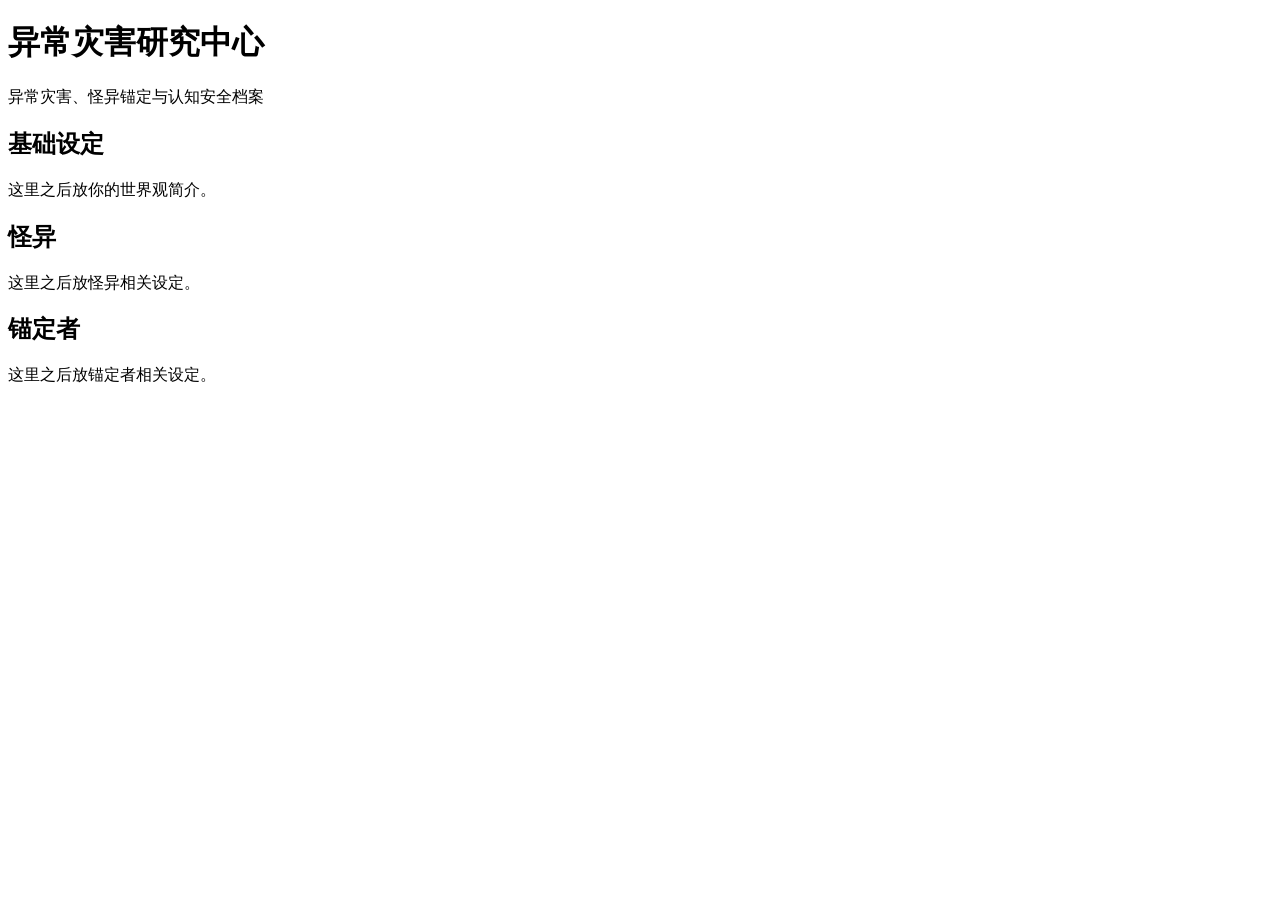
==== index.html @ cb23b8e3 "Create index.html" ====
<!DOCTYPE html>
<html lang="zh-CN">
<head>
  <meta charset="UTF-8">
  <meta name="viewport" content="width=device-width, initial-scale=1.0">
  <title>异常灾害研究中心</title>
  <link rel="stylesheet" href="style.css">
</head>
<body>
  <header>
    <h1>异常灾害研究中心</h1>
    <p>异常灾害、怪异锚定与认知安全档案</p>
  </header>

  <main>
    <section>
      <h2>基础设定</h2>
      <p>这里之后放你的世界观简介。</p>
    </section>

    <section>
      <h2>怪异</h2>
      <p>这里之后放怪异相关设定。</p>
    </section>

    <section>
      <h2>锚定者</h2>
      <p>这里之后放锚定者相关设定。</p>
    </section>
  </main>
</body>
</html>
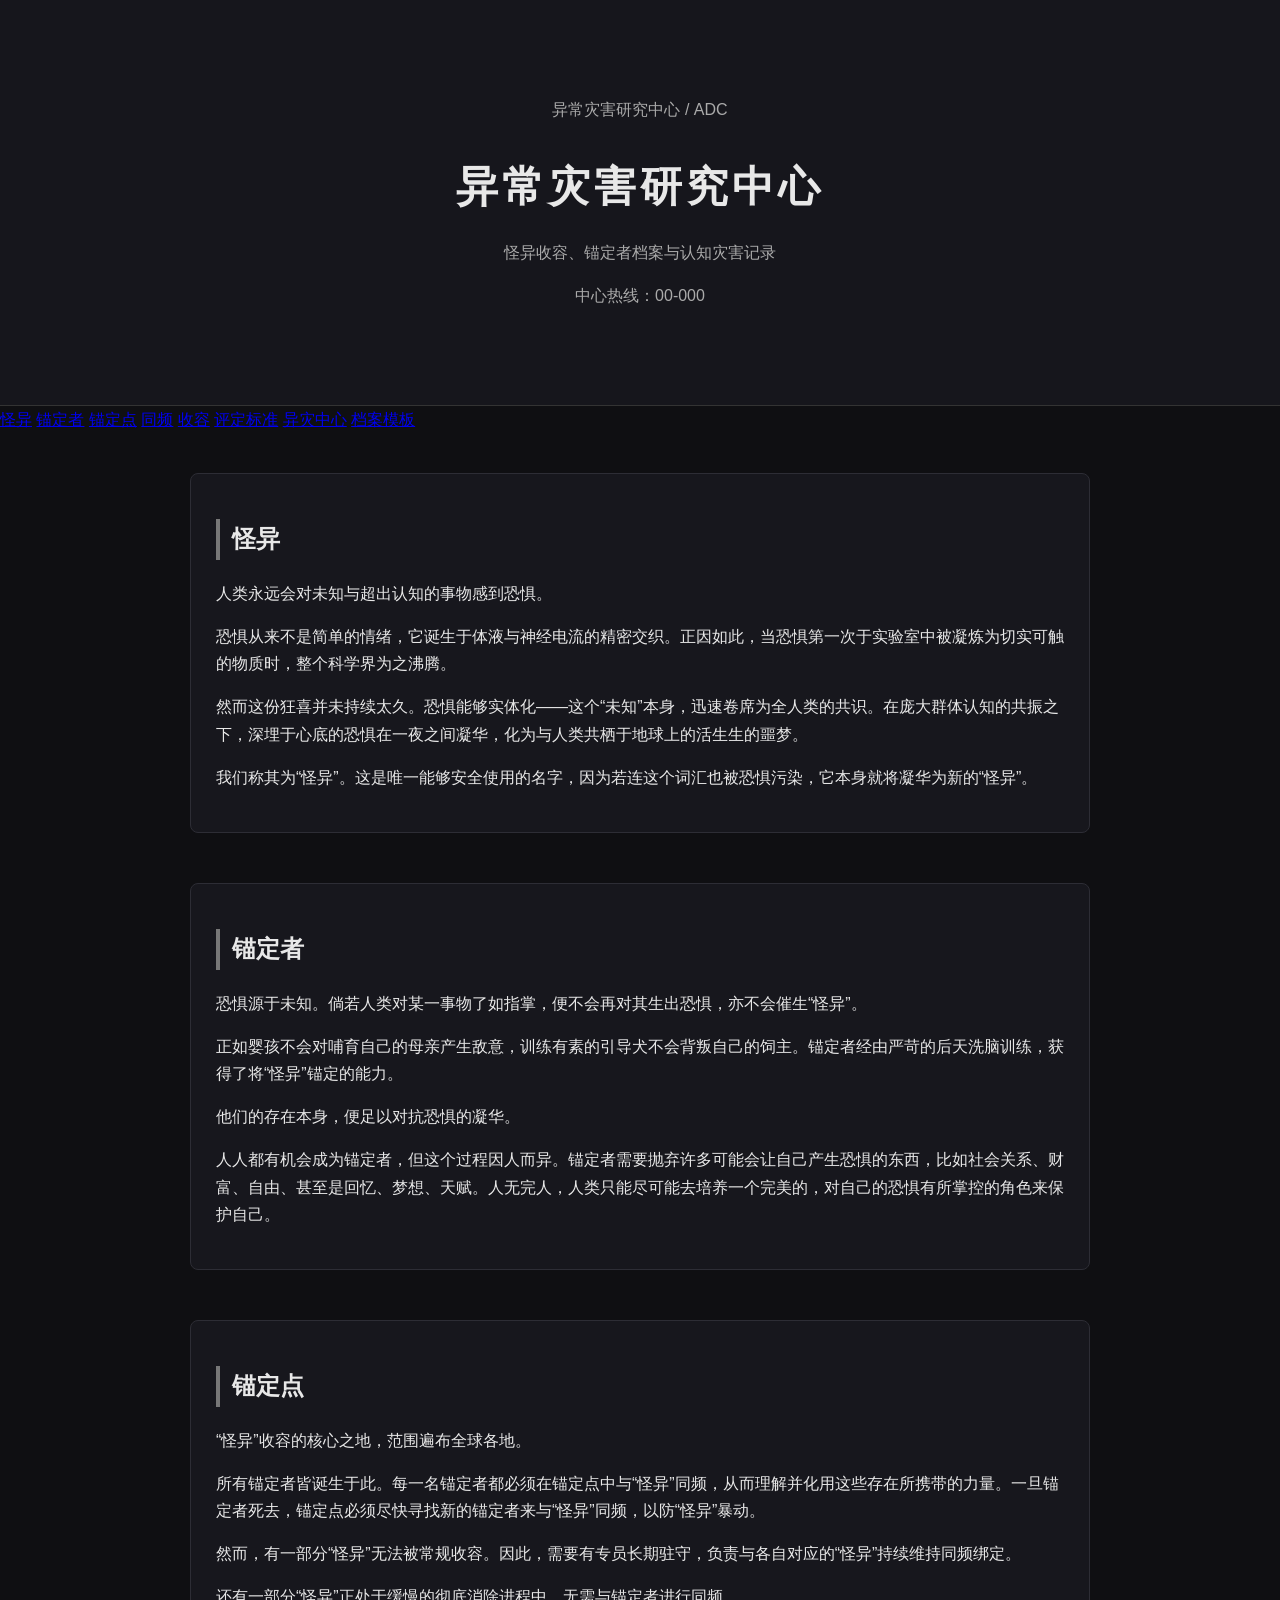
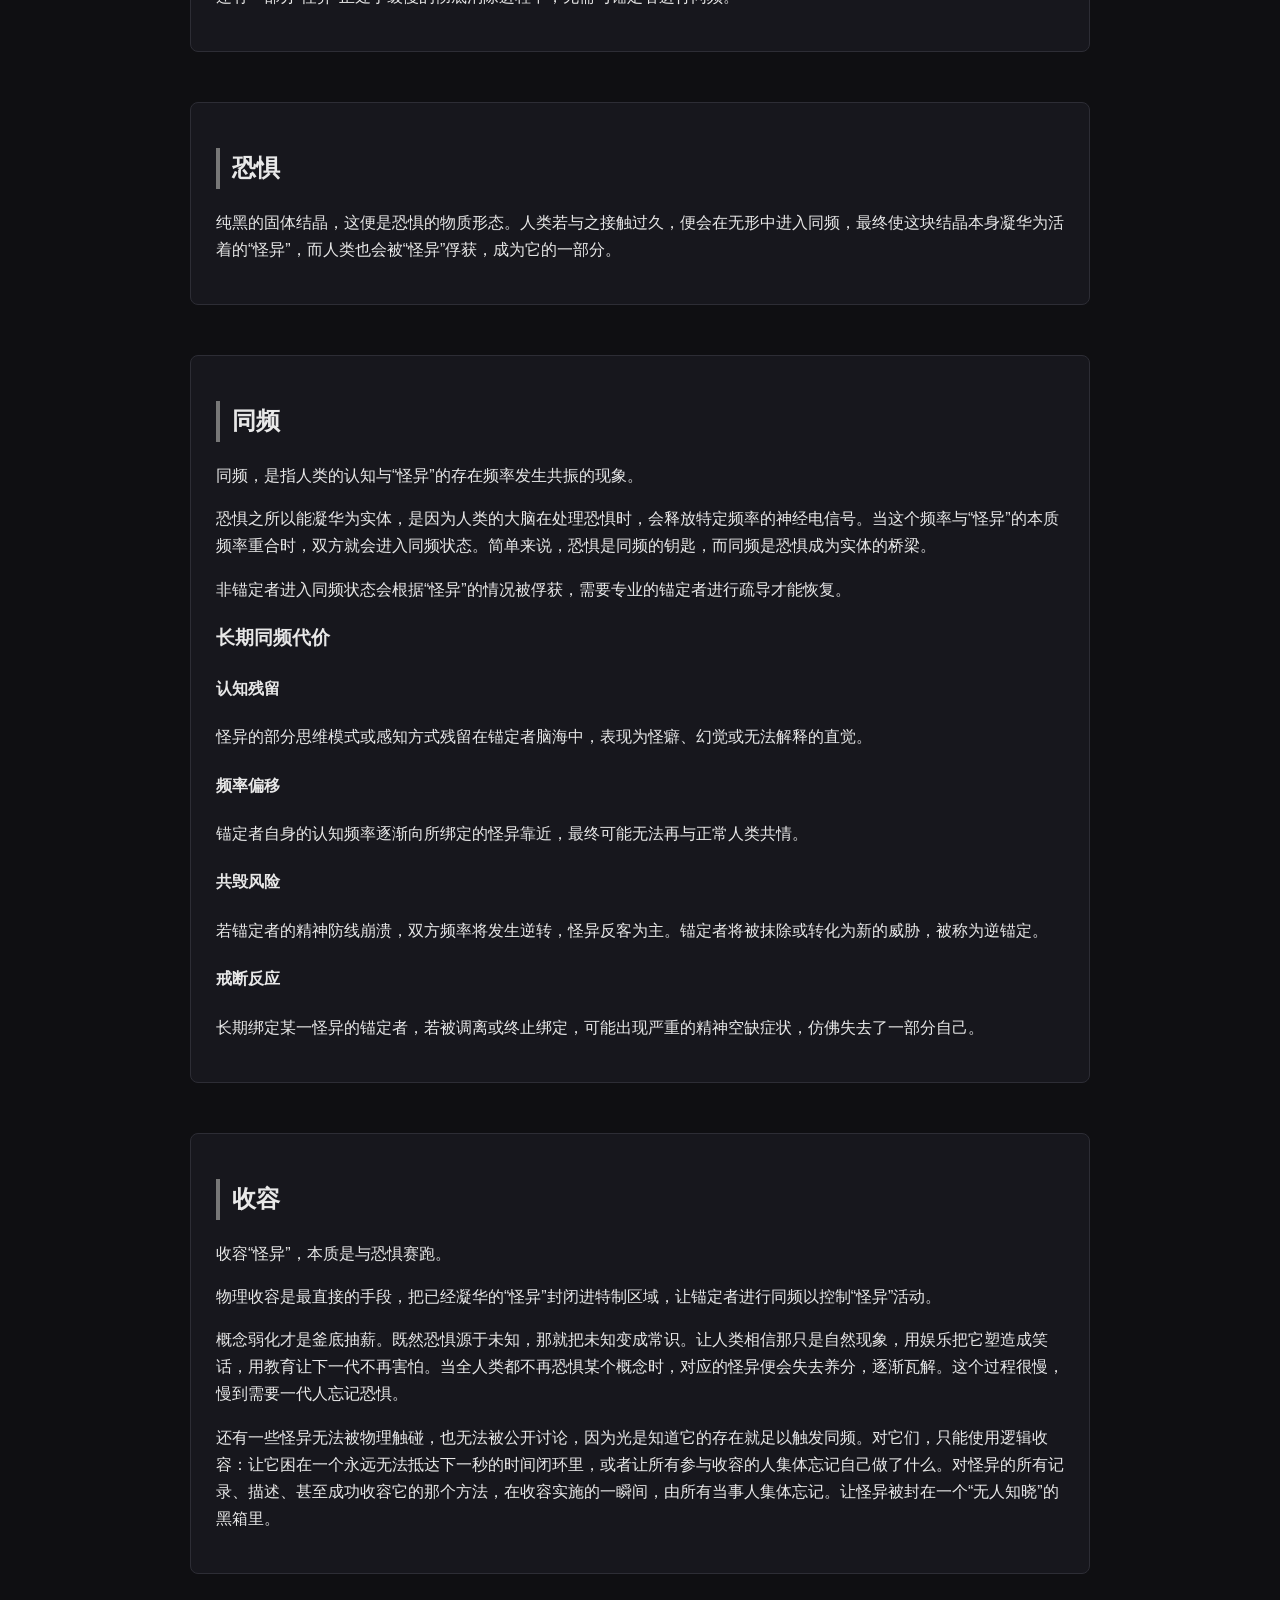
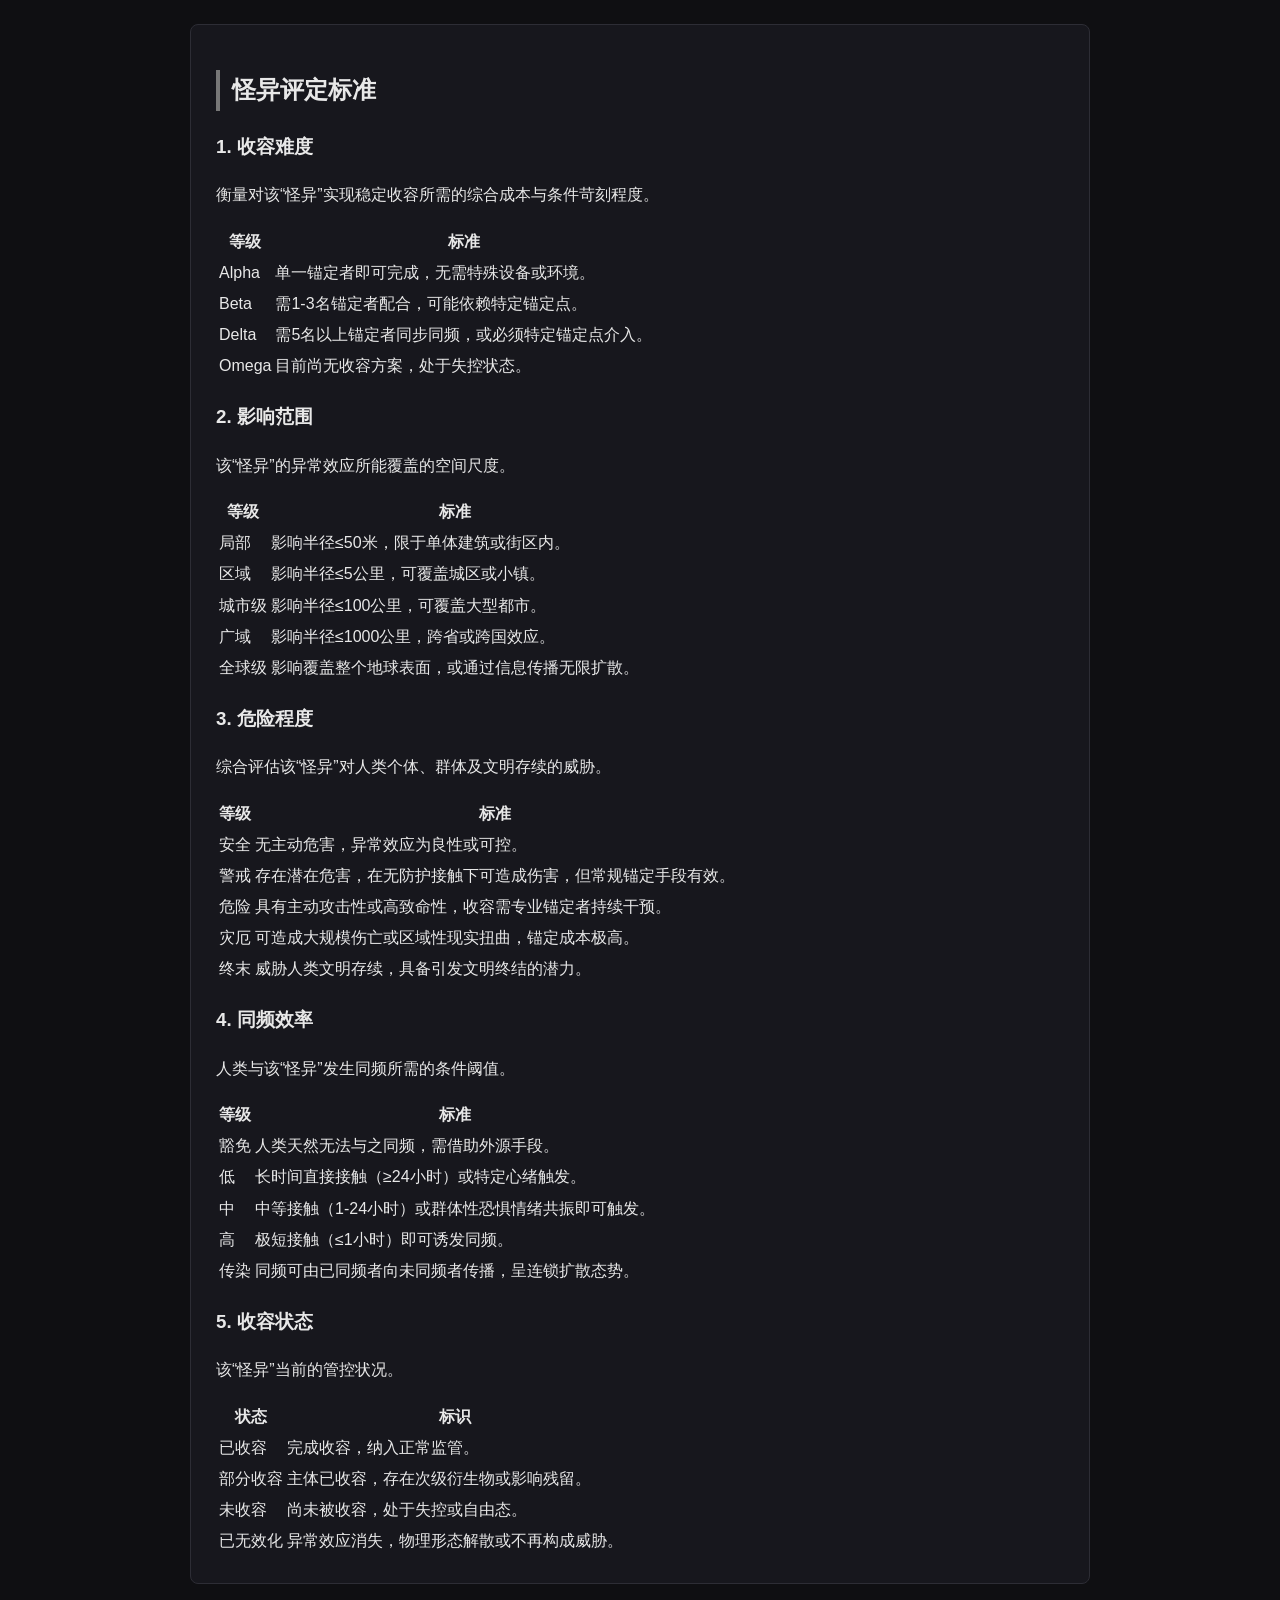
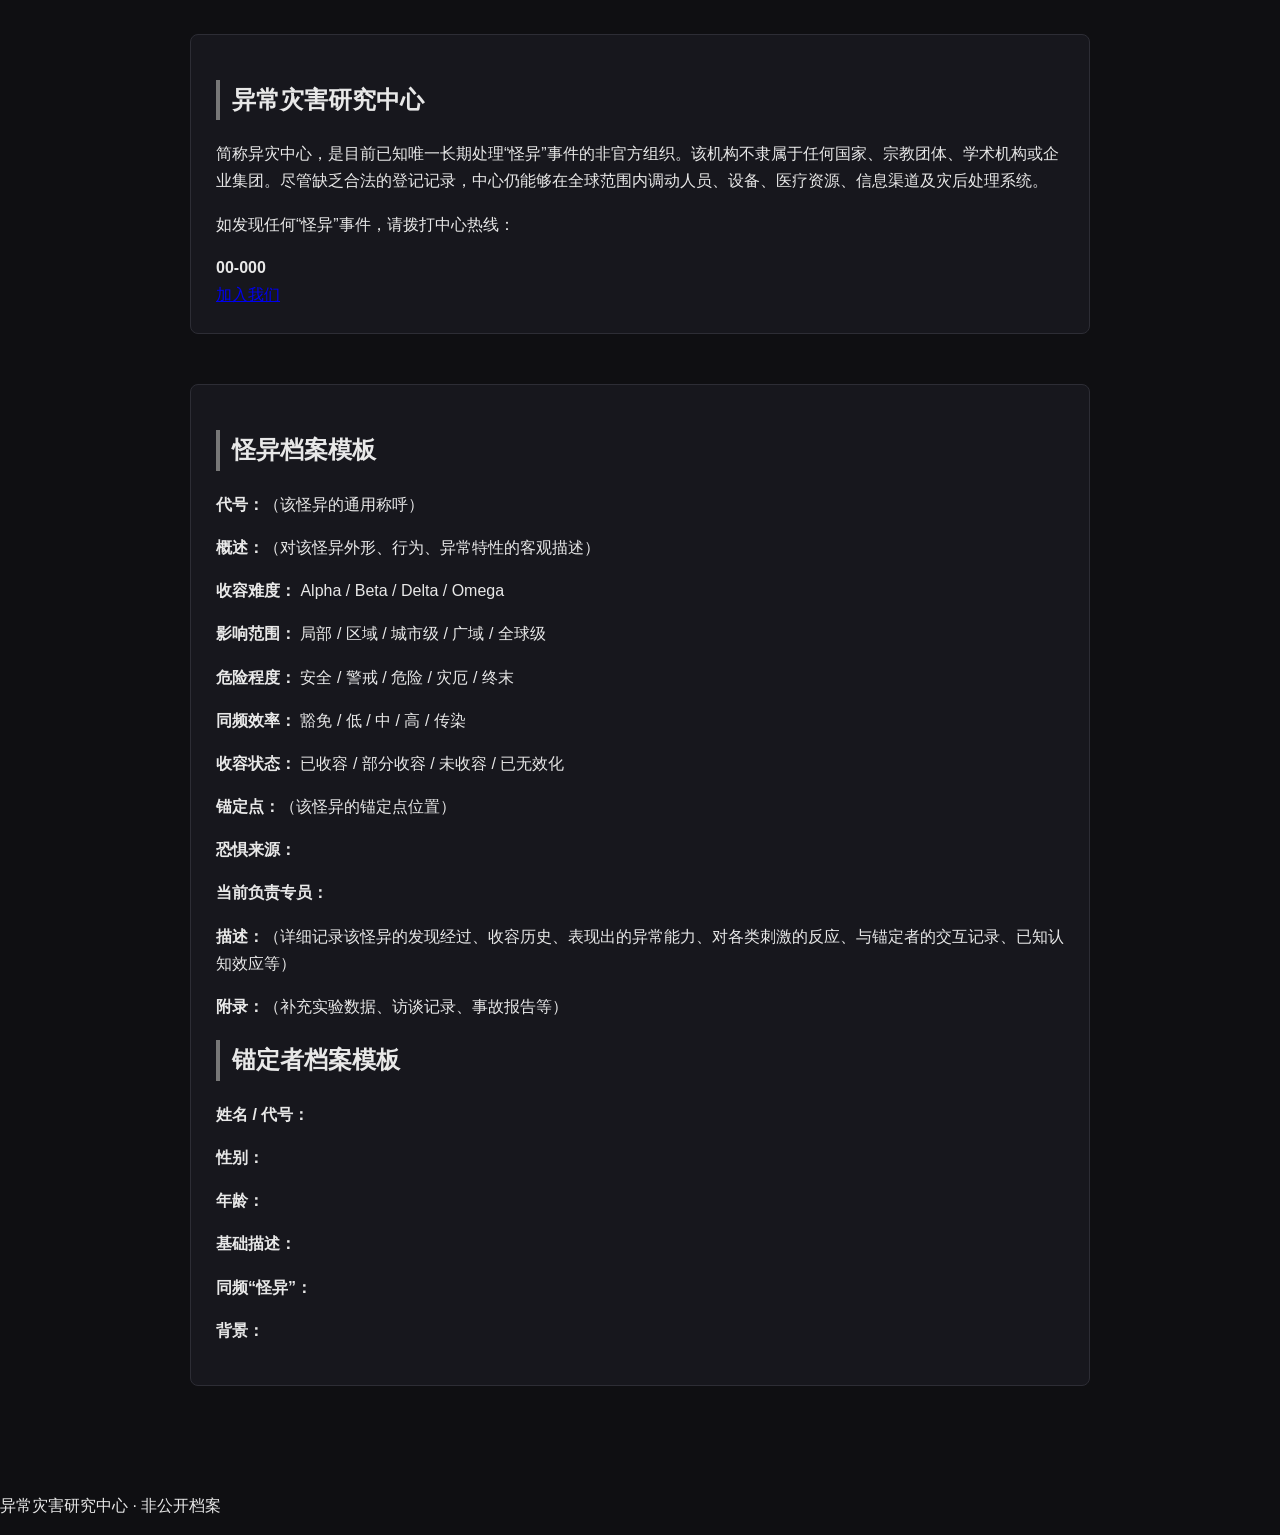
==== commit 7d0632f9: "Update index.html" ====
--- a/index.html
+++ b/index.html
@@ -1,32 +1,334 @@
 <!DOCTYPE html>
 <html lang="zh-CN">
 <head>
-  <meta charset="UTF-8">
-  <meta name="viewport" content="width=device-width, initial-scale=1.0">
-  <title>异常灾害研究中心</title>
-  <link rel="stylesheet" href="style.css">
+  <meta charset="UTF-8" />
+  <meta name="viewport" content="width=device-width, initial-scale=1.0" />
+  <title>怪异锚定</title>
+  <link rel="stylesheet" href="style.css" />
 </head>
+
 <body>
-  <header>
-    <h1>异常灾害研究中心</h1>
-    <p>异常灾害、怪异锚定与认知安全档案</p>
+  <header class="site-header">
+    <div class="header-inner">
+      <p class="label">异常灾害研究中心 / ADC</p>
+      <h1>异常灾害研究中心</h1>
+      <p class="subtitle">怪异收容、锚定者档案与认知灾害记录</p>
+      <p class="hotline">中心热线：00-000</p>
+    </div>
   </header>
 
+  <nav class="nav">
+    <a href="#kaiyi">怪异</a>
+    <a href="#maodingzhe">锚定者</a>
+    <a href="#maodingdian">锚定点</a>
+    <a href="#tongpin">同频</a>
+    <a href="#shourong">收容</a>
+    <a href="#pingding">评定标准</a>
+    <a href="#adc">异灾中心</a>
+    <a href="#templates">档案模板</a>
+  </nav>
+
   <main>
-    <section>
-      <h2>基础设定</h2>
-      <p>这里之后放你的世界观简介。</p>
-    </section>
-
-    <section>
+    <section id="kaiyi" class="section">
       <h2>怪异</h2>
-      <p>这里之后放怪异相关设定。</p>
-    </section>
-
-    <section>
+
+      <p>人类永远会对未知与超出认知的事物感到恐惧。</p>
+
+      <p>恐惧从来不是简单的情绪，它诞生于体液与神经电流的精密交织。正因如此，当恐惧第一次于实验室中被凝炼为切实可触的物质时，整个科学界为之沸腾。</p>
+
+      <p>然而这份狂喜并未持续太久。恐惧能够实体化——这个“未知”本身，迅速卷席为全人类的共识。在庞大群体认知的共振之下，深埋于心底的恐惧在一夜之间凝华，化为与人类共栖于地球上的活生生的噩梦。</p>
+
+      <p>我们称其为“怪异”。这是唯一能够安全使用的名字，因为若连这个词汇也被恐惧污染，它本身就将凝华为新的“怪异”。</p>
+    </section>
+
+    <section id="maodingzhe" class="section">
       <h2>锚定者</h2>
-      <p>这里之后放锚定者相关设定。</p>
+
+      <p>恐惧源于未知。倘若人类对某一事物了如指掌，便不会再对其生出恐惧，亦不会催生“怪异”。</p>
+
+      <p>正如婴孩不会对哺育自己的母亲产生敌意，训练有素的引导犬不会背叛自己的饲主。锚定者经由严苛的后天洗脑训练，获得了将“怪异”锚定的能力。</p>
+
+      <p>他们的存在本身，便足以对抗恐惧的凝华。</p>
+
+      <p>人人都有机会成为锚定者，但这个过程因人而异。锚定者需要抛弃许多可能会让自己产生恐惧的东西，比如社会关系、财富、自由、甚至是回忆、梦想、天赋。人无完人，人类只能尽可能去培养一个完美的，对自己的恐惧有所掌控的角色来保护自己。</p>
+    </section>
+
+    <section id="maodingdian" class="section">
+      <h2>锚定点</h2>
+
+      <p>“怪异”收容的核心之地，范围遍布全球各地。</p>
+
+      <p>所有锚定者皆诞生于此。每一名锚定者都必须在锚定点中与“怪异”同频，从而理解并化用这些存在所携带的力量。一旦锚定者死去，锚定点必须尽快寻找新的锚定者来与“怪异”同频，以防“怪异”暴动。</p>
+
+      <p>然而，有一部分“怪异”无法被常规收容。因此，需要有专员长期驻守，负责与各自对应的“怪异”持续维持同频绑定。</p>
+
+      <p>还有一部分“怪异”正处于缓慢的彻底消除进程中，无需与锚定者进行同频。</p>
+    </section>
+
+    <section id="kongju" class="section">
+      <h2>恐惧</h2>
+
+      <p>纯黑的固体结晶，这便是恐惧的物质形态。人类若与之接触过久，便会在无形中进入同频，最终使这块结晶本身凝华为活着的“怪异”，而人类也会被“怪异”俘获，成为它的一部分。</p>
+    </section>
+
+    <section id="tongpin" class="section">
+      <h2>同频</h2>
+
+      <p>同频，是指人类的认知与“怪异”的存在频率发生共振的现象。</p>
+
+      <p>恐惧之所以能凝华为实体，是因为人类的大脑在处理恐惧时，会释放特定频率的神经电信号。当这个频率与“怪异”的本质频率重合时，双方就会进入同频状态。简单来说，恐惧是同频的钥匙，而同频是恐惧成为实体的桥梁。</p>
+
+      <p>非锚定者进入同频状态会根据“怪异”的情况被俘获，需要专业的锚定者进行疏导才能恢复。</p>
+
+      <h3>长期同频代价</h3>
+
+      <div class="cards">
+        <article class="card">
+          <h4>认知残留</h4>
+          <p>怪异的部分思维模式或感知方式残留在锚定者脑海中，表现为怪癖、幻觉或无法解释的直觉。</p>
+        </article>
+
+        <article class="card">
+          <h4>频率偏移</h4>
+          <p>锚定者自身的认知频率逐渐向所绑定的怪异靠近，最终可能无法再与正常人类共情。</p>
+        </article>
+
+        <article class="card">
+          <h4>共毁风险</h4>
+          <p>若锚定者的精神防线崩溃，双方频率将发生逆转，怪异反客为主。锚定者将被抹除或转化为新的威胁，被称为逆锚定。</p>
+        </article>
+
+        <article class="card">
+          <h4>戒断反应</h4>
+          <p>长期绑定某一怪异的锚定者，若被调离或终止绑定，可能出现严重的精神空缺症状，仿佛失去了一部分自己。</p>
+        </article>
+      </div>
+    </section>
+
+    <section id="shourong" class="section">
+      <h2>收容</h2>
+
+      <p>收容“怪异”，本质是与恐惧赛跑。</p>
+
+      <p>物理收容是最直接的手段，把已经凝华的“怪异”封闭进特制区域，让锚定者进行同频以控制“怪异”活动。</p>
+
+      <p>概念弱化才是釜底抽薪。既然恐惧源于未知，那就把未知变成常识。让人类相信那只是自然现象，用娱乐把它塑造成笑话，用教育让下一代不再害怕。当全人类都不再恐惧某个概念时，对应的怪异便会失去养分，逐渐瓦解。这个过程很慢，慢到需要一代人忘记恐惧。</p>
+
+      <p>还有一些怪异无法被物理触碰，也无法被公开讨论，因为光是知道它的存在就足以触发同频。对它们，只能使用逻辑收容：让它困在一个永远无法抵达下一秒的时间闭环里，或者让所有参与收容的人集体忘记自己做了什么。对怪异的所有记录、描述、甚至成功收容它的那个方法，在收容实施的一瞬间，由所有当事人集体忘记。让怪异被封在一个“无人知晓”的黑箱里。</p>
+    </section>
+
+    <section id="pingding" class="section">
+      <h2>怪异评定标准</h2>
+
+      <h3>1. 收容难度</h3>
+      <p>衡量对该“怪异”实现稳定收容所需的综合成本与条件苛刻程度。</p>
+
+      <table>
+        <thead>
+          <tr>
+            <th>等级</th>
+            <th>标准</th>
+          </tr>
+        </thead>
+        <tbody>
+          <tr>
+            <td>Alpha</td>
+            <td>单一锚定者即可完成，无需特殊设备或环境。</td>
+          </tr>
+          <tr>
+            <td>Beta</td>
+            <td>需1-3名锚定者配合，可能依赖特定锚定点。</td>
+          </tr>
+          <tr>
+            <td>Delta</td>
+            <td>需5名以上锚定者同步同频，或必须特定锚定点介入。</td>
+          </tr>
+          <tr>
+            <td>Omega</td>
+            <td>目前尚无收容方案，处于失控状态。</td>
+          </tr>
+        </tbody>
+      </table>
+
+      <h3>2. 影响范围</h3>
+      <p>该“怪异”的异常效应所能覆盖的空间尺度。</p>
+
+      <table>
+        <thead>
+          <tr>
+            <th>等级</th>
+            <th>标准</th>
+          </tr>
+        </thead>
+        <tbody>
+          <tr>
+            <td>局部</td>
+            <td>影响半径≤50米，限于单体建筑或街区内。</td>
+          </tr>
+          <tr>
+            <td>区域</td>
+            <td>影响半径≤5公里，可覆盖城区或小镇。</td>
+          </tr>
+          <tr>
+            <td>城市级</td>
+            <td>影响半径≤100公里，可覆盖大型都市。</td>
+          </tr>
+          <tr>
+            <td>广域</td>
+            <td>影响半径≤1000公里，跨省或跨国效应。</td>
+          </tr>
+          <tr>
+            <td>全球级</td>
+            <td>影响覆盖整个地球表面，或通过信息传播无限扩散。</td>
+          </tr>
+        </tbody>
+      </table>
+
+      <h3>3. 危险程度</h3>
+      <p>综合评估该“怪异”对人类个体、群体及文明存续的威胁。</p>
+
+      <table>
+        <thead>
+          <tr>
+            <th>等级</th>
+            <th>标准</th>
+          </tr>
+        </thead>
+        <tbody>
+          <tr>
+            <td>安全</td>
+            <td>无主动危害，异常效应为良性或可控。</td>
+          </tr>
+          <tr>
+            <td>警戒</td>
+            <td>存在潜在危害，在无防护接触下可造成伤害，但常规锚定手段有效。</td>
+          </tr>
+          <tr>
+            <td>危险</td>
+            <td>具有主动攻击性或高致命性，收容需专业锚定者持续干预。</td>
+          </tr>
+          <tr>
+            <td>灾厄</td>
+            <td>可造成大规模伤亡或区域性现实扭曲，锚定成本极高。</td>
+          </tr>
+          <tr>
+            <td>终末</td>
+            <td>威胁人类文明存续，具备引发文明终结的潜力。</td>
+          </tr>
+        </tbody>
+      </table>
+
+      <h3>4. 同频效率</h3>
+      <p>人类与该“怪异”发生同频所需的条件阈值。</p>
+
+      <table>
+        <thead>
+          <tr>
+            <th>等级</th>
+            <th>标准</th>
+          </tr>
+        </thead>
+        <tbody>
+          <tr>
+            <td>豁免</td>
+            <td>人类天然无法与之同频，需借助外源手段。</td>
+          </tr>
+          <tr>
+            <td>低</td>
+            <td>长时间直接接触（≥24小时）或特定心绪触发。</td>
+          </tr>
+          <tr>
+            <td>中</td>
+            <td>中等接触（1-24小时）或群体性恐惧情绪共振即可触发。</td>
+          </tr>
+          <tr>
+            <td>高</td>
+            <td>极短接触（≤1小时）即可诱发同频。</td>
+          </tr>
+          <tr>
+            <td>传染</td>
+            <td>同频可由已同频者向未同频者传播，呈连锁扩散态势。</td>
+          </tr>
+        </tbody>
+      </table>
+
+      <h3>5. 收容状态</h3>
+      <p>该“怪异”当前的管控状况。</p>
+
+      <table>
+        <thead>
+          <tr>
+            <th>状态</th>
+            <th>标识</th>
+          </tr>
+        </thead>
+        <tbody>
+          <tr>
+            <td>已收容</td>
+            <td>完成收容，纳入正常监管。</td>
+          </tr>
+          <tr>
+            <td>部分收容</td>
+            <td>主体已收容，存在次级衍生物或影响残留。</td>
+          </tr>
+          <tr>
+            <td>未收容</td>
+            <td>尚未被收容，处于失控或自由态。</td>
+          </tr>
+          <tr>
+            <td>已无效化</td>
+            <td>异常效应消失，物理形态解散或不再构成威胁。</td>
+          </tr>
+        </tbody>
+      </table>
+    </section>
+
+    <section id="adc" class="section organization">
+      <h2>异常灾害研究中心</h2>
+
+      <p>简称异灾中心，是目前已知唯一长期处理“怪异”事件的非官方组织。该机构不隶属于任何国家、宗教团体、学术机构或企业集团。尽管缺乏合法的登记记录，中心仍能够在全球范围内调动人员、设备、医疗资源、信息渠道及灾后处理系统。</p>
+
+      <div class="notice">
+        <p>如发现任何“怪异”事件，请拨打中心热线：</p>
+        <strong>00-000</strong>
+      </div>
+
+      <a class="join-button" href="#templates">加入我们</a>
+    </section>
+
+    <section id="templates" class="section">
+      <h2>怪异档案模板</h2>
+
+      <div class="template-box">
+        <p><strong>代号：</strong>（该怪异的通用称呼）</p>
+        <p><strong>概述：</strong>（对该怪异外形、行为、异常特性的客观描述）</p>
+        <p><strong>收容难度：</strong> Alpha / Beta / Delta / Omega</p>
+        <p><strong>影响范围：</strong> 局部 / 区域 / 城市级 / 广域 / 全球级</p>
+        <p><strong>危险程度：</strong> 安全 / 警戒 / 危险 / 灾厄 / 终末</p>
+        <p><strong>同频效率：</strong> 豁免 / 低 / 中 / 高 / 传染</p>
+        <p><strong>收容状态：</strong> 已收容 / 部分收容 / 未收容 / 已无效化</p>
+        <p><strong>锚定点：</strong>（该怪异的锚定点位置）</p>
+        <p><strong>恐惧来源：</strong></p>
+        <p><strong>当前负责专员：</strong></p>
+        <p><strong>描述：</strong>（详细记录该怪异的发现经过、收容历史、表现出的异常能力、对各类刺激的反应、与锚定者的交互记录、已知认知效应等）</p>
+        <p><strong>附录：</strong>（补充实验数据、访谈记录、事故报告等）</p>
+      </div>
+
+      <h2>锚定者档案模板</h2>
+
+      <div class="template-box">
+        <p><strong>姓名 / 代号：</strong></p>
+        <p><strong>性别：</strong></p>
+        <p><strong>年龄：</strong></p>
+        <p><strong>基础描述：</strong></p>
+        <p><strong>同频“怪异”：</strong></p>
+        <p><strong>背景：</strong></p>
+      </div>
     </section>
   </main>
+
+  <footer>
+    <p>异常灾害研究中心 · 非公开档案</p>
+  </footer>
 </body>
 </html>
--- a/style.css
+++ b/style.css
@@ -0,0 +1,43 @@
+body {
+  margin: 0;
+  font-family: Arial, "Microsoft YaHei", sans-serif;
+  background: #0f0f12;
+  color: #e8e8e8;
+  line-height: 1.7;
+}
+
+header {
+  padding: 80px 20px;
+  text-align: center;
+  background: #16161c;
+  border-bottom: 1px solid #333;
+}
+
+h1 {
+  font-size: 42px;
+  letter-spacing: 4px;
+  margin-bottom: 10px;
+}
+
+header p {
+  color: #aaa;
+}
+
+main {
+  max-width: 900px;
+  margin: 0 auto;
+  padding: 40px 20px;
+}
+
+section {
+  margin-bottom: 50px;
+  padding: 25px;
+  background: #17171d;
+  border: 1px solid #2d2d35;
+  border-radius: 8px;
+}
+
+h2 {
+  border-left: 4px solid #777;
+  padding-left: 12px;
+}
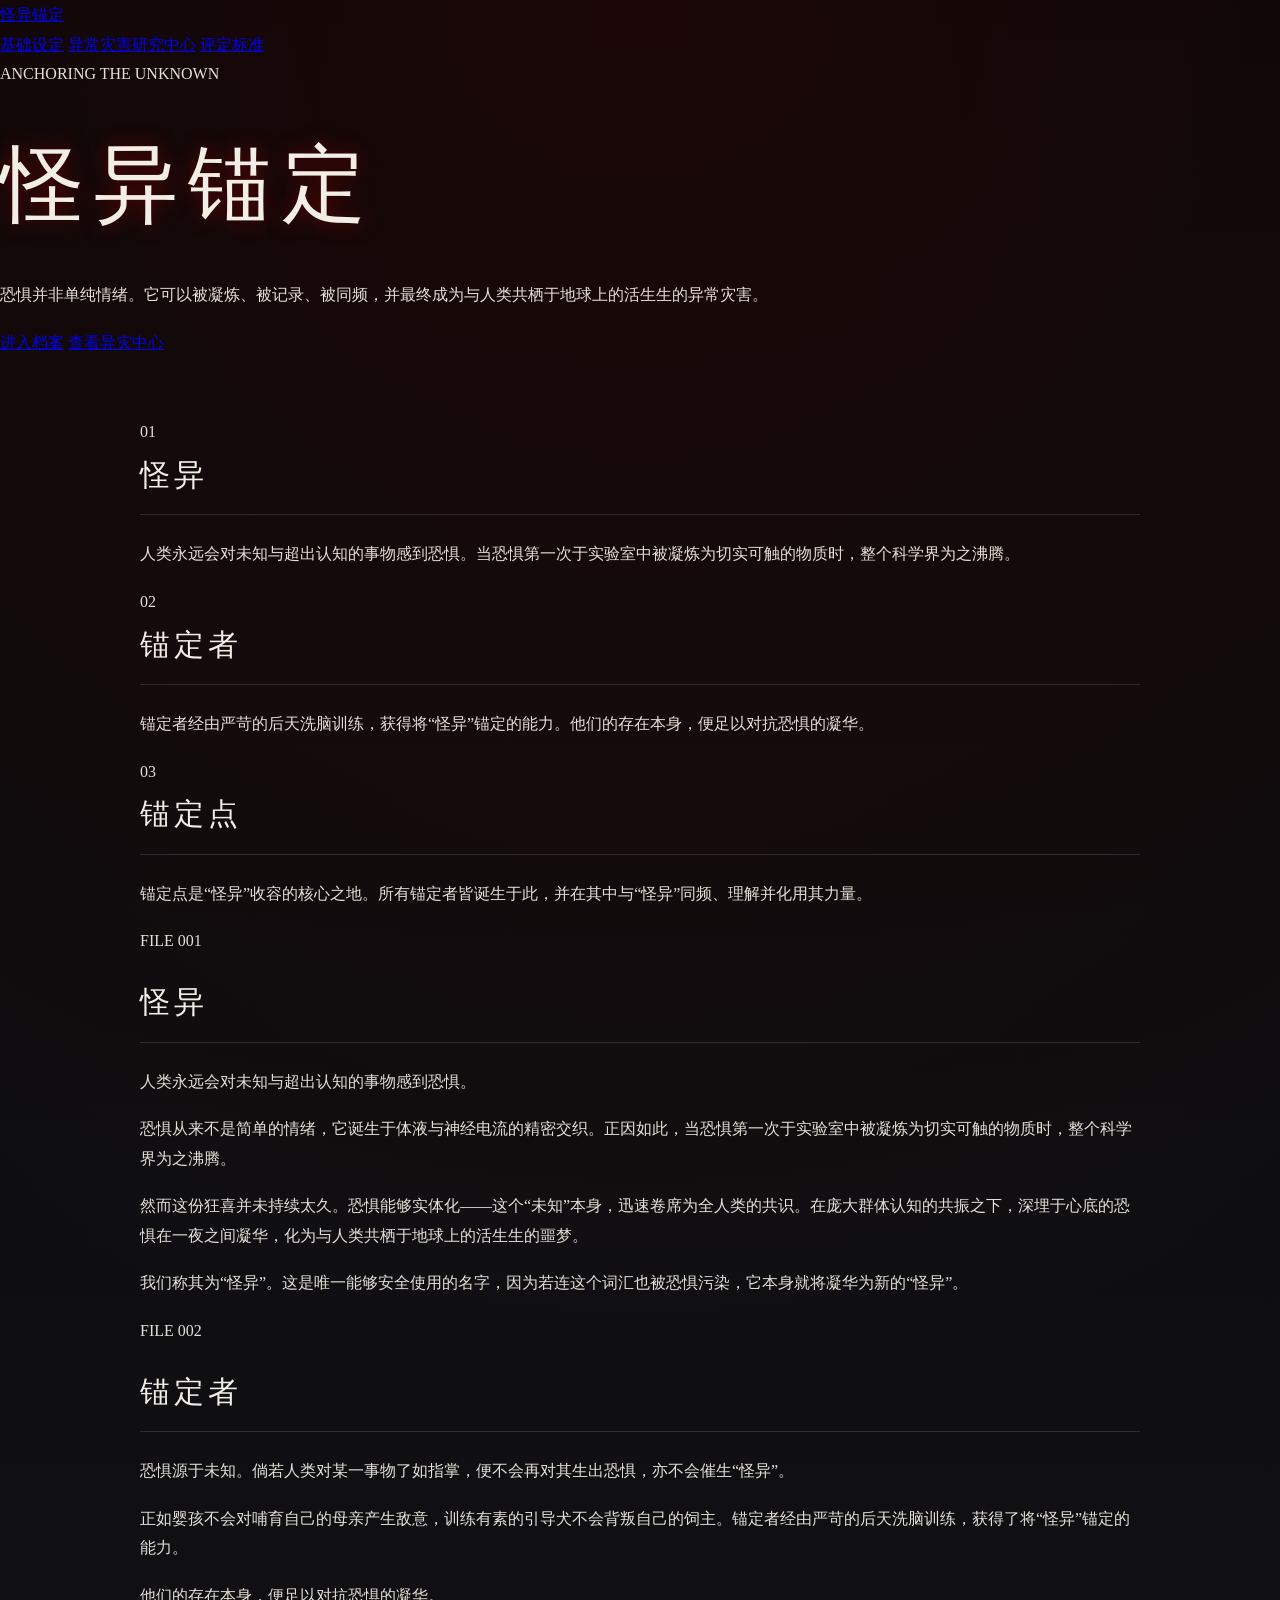
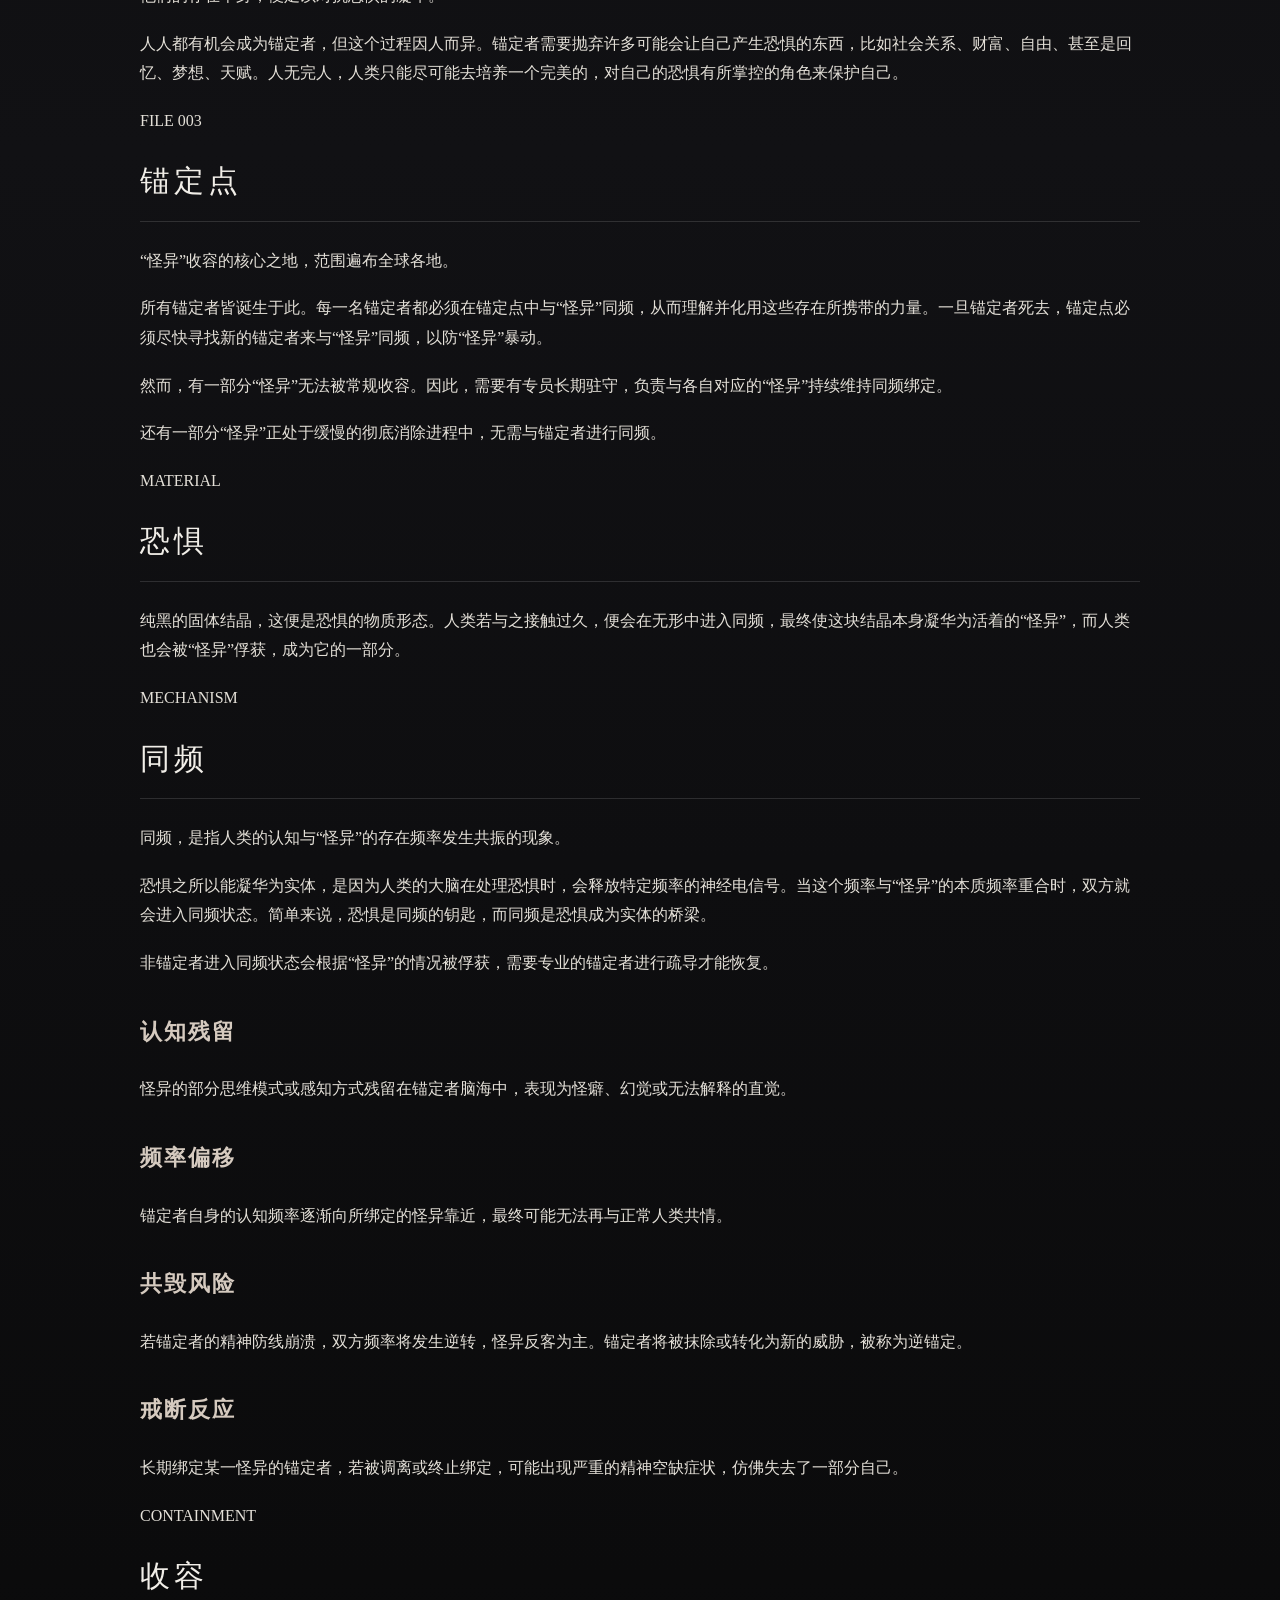
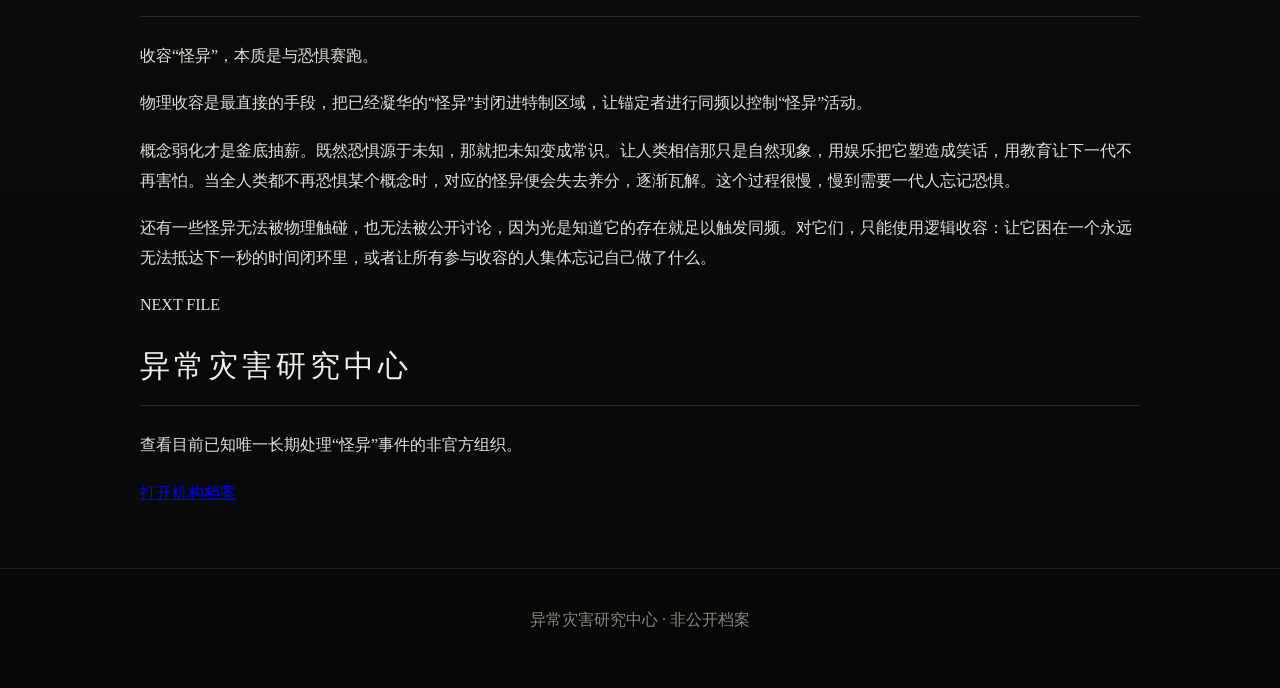
==== commit 9043d80f: "Update index.html" ====
--- a/index.html
+++ b/index.html
@@ -8,326 +8,182 @@
 </head>
 
 <body>
-  <header class="site-header">
-    <div class="header-inner">
-      <p class="label">异常灾害研究中心 / ADC</p>
-      <h1>异常灾害研究中心</h1>
-      <p class="subtitle">怪异收容、锚定者档案与认知灾害记录</p>
-      <p class="hotline">中心热线：00-000</p>
+  <header class="hero">
+    <nav class="top-nav">
+      <a class="logo" href="index.html">怪异锚定</a>
+      <div class="nav-links">
+        <a href="index.html">基础设定</a>
+        <a href="center.html">异常灾害研究中心</a>
+        <a href="standards.html">评定标准</a>
+      </div>
+    </nav>
+
+    <div class="hero-content">
+      <p class="eyebrow">ANCHORING THE UNKNOWN</p>
+      <h1>怪异锚定</h1>
+      <p class="hero-text">
+        恐惧并非单纯情绪。它可以被凝炼、被记录、被同频，并最终成为与人类共栖于地球上的活生生的异常灾害。
+      </p>
+      <div class="hero-actions">
+        <a class="primary-button" href="#world">进入档案</a>
+        <a class="secondary-button" href="center.html">查看异灾中心</a>
+      </div>
     </div>
   </header>
 
-  <nav class="nav">
-    <a href="#kaiyi">怪异</a>
-    <a href="#maodingzhe">锚定者</a>
-    <a href="#maodingdian">锚定点</a>
-    <a href="#tongpin">同频</a>
-    <a href="#shourong">收容</a>
-    <a href="#pingding">评定标准</a>
-    <a href="#adc">异灾中心</a>
-    <a href="#templates">档案模板</a>
-  </nav>
+  <main id="world" class="page">
+    <section class="intro-grid">
+      <article class="intro-card">
+        <span>01</span>
+        <h2>怪异</h2>
+        <p>
+          人类永远会对未知与超出认知的事物感到恐惧。当恐惧第一次于实验室中被凝炼为切实可触的物质时，整个科学界为之沸腾。
+        </p>
+      </article>
 
-  <main>
-    <section id="kaiyi" class="section">
-      <h2>怪异</h2>
+      <article class="intro-card">
+        <span>02</span>
+        <h2>锚定者</h2>
+        <p>
+          锚定者经由严苛的后天洗脑训练，获得将“怪异”锚定的能力。他们的存在本身，便足以对抗恐惧的凝华。
+        </p>
+      </article>
 
-      <p>人类永远会对未知与超出认知的事物感到恐惧。</p>
-
-      <p>恐惧从来不是简单的情绪，它诞生于体液与神经电流的精密交织。正因如此，当恐惧第一次于实验室中被凝炼为切实可触的物质时，整个科学界为之沸腾。</p>
-
-      <p>然而这份狂喜并未持续太久。恐惧能够实体化——这个“未知”本身，迅速卷席为全人类的共识。在庞大群体认知的共振之下，深埋于心底的恐惧在一夜之间凝华，化为与人类共栖于地球上的活生生的噩梦。</p>
-
-      <p>我们称其为“怪异”。这是唯一能够安全使用的名字，因为若连这个词汇也被恐惧污染，它本身就将凝华为新的“怪异”。</p>
+      <article class="intro-card">
+        <span>03</span>
+        <h2>锚定点</h2>
+        <p>
+          锚定点是“怪异”收容的核心之地。所有锚定者皆诞生于此，并在其中与“怪异”同频、理解并化用其力量。
+        </p>
+      </article>
     </section>
 
-    <section id="maodingzhe" class="section">
-      <h2>锚定者</h2>
+    <section class="content-section">
+      <div class="section-heading">
+        <p class="eyebrow">FILE 001</p>
+        <h2>怪异</h2>
+      </div>
 
-      <p>恐惧源于未知。倘若人类对某一事物了如指掌，便不会再对其生出恐惧，亦不会催生“怪异”。</p>
+      <div class="prose">
+        <p>人类永远会对未知与超出认知的事物感到恐惧。</p>
 
-      <p>正如婴孩不会对哺育自己的母亲产生敌意，训练有素的引导犬不会背叛自己的饲主。锚定者经由严苛的后天洗脑训练，获得了将“怪异”锚定的能力。</p>
+        <p>恐惧从来不是简单的情绪，它诞生于体液与神经电流的精密交织。正因如此，当恐惧第一次于实验室中被凝炼为切实可触的物质时，整个科学界为之沸腾。</p>
 
-      <p>他们的存在本身，便足以对抗恐惧的凝华。</p>
+        <p>然而这份狂喜并未持续太久。恐惧能够实体化——这个“未知”本身，迅速卷席为全人类的共识。在庞大群体认知的共振之下，深埋于心底的恐惧在一夜之间凝华，化为与人类共栖于地球上的活生生的噩梦。</p>
 
-      <p>人人都有机会成为锚定者，但这个过程因人而异。锚定者需要抛弃许多可能会让自己产生恐惧的东西，比如社会关系、财富、自由、甚至是回忆、梦想、天赋。人无完人，人类只能尽可能去培养一个完美的，对自己的恐惧有所掌控的角色来保护自己。</p>
+        <p>我们称其为“怪异”。这是唯一能够安全使用的名字，因为若连这个词汇也被恐惧污染，它本身就将凝华为新的“怪异”。</p>
+      </div>
     </section>
 
-    <section id="maodingdian" class="section">
-      <h2>锚定点</h2>
+    <section class="content-section">
+      <div class="section-heading">
+        <p class="eyebrow">FILE 002</p>
+        <h2>锚定者</h2>
+      </div>
 
-      <p>“怪异”收容的核心之地，范围遍布全球各地。</p>
+      <div class="prose">
+        <p>恐惧源于未知。倘若人类对某一事物了如指掌，便不会再对其生出恐惧，亦不会催生“怪异”。</p>
 
-      <p>所有锚定者皆诞生于此。每一名锚定者都必须在锚定点中与“怪异”同频，从而理解并化用这些存在所携带的力量。一旦锚定者死去，锚定点必须尽快寻找新的锚定者来与“怪异”同频，以防“怪异”暴动。</p>
+        <p>正如婴孩不会对哺育自己的母亲产生敌意，训练有素的引导犬不会背叛自己的饲主。锚定者经由严苛的后天洗脑训练，获得了将“怪异”锚定的能力。</p>
 
-      <p>然而，有一部分“怪异”无法被常规收容。因此，需要有专员长期驻守，负责与各自对应的“怪异”持续维持同频绑定。</p>
+        <p>他们的存在本身，便足以对抗恐惧的凝华。</p>
 
-      <p>还有一部分“怪异”正处于缓慢的彻底消除进程中，无需与锚定者进行同频。</p>
+        <p>人人都有机会成为锚定者，但这个过程因人而异。锚定者需要抛弃许多可能会让自己产生恐惧的东西，比如社会关系、财富、自由、甚至是回忆、梦想、天赋。人无完人，人类只能尽可能去培养一个完美的，对自己的恐惧有所掌控的角色来保护自己。</p>
+      </div>
     </section>
 
-    <section id="kongju" class="section">
-      <h2>恐惧</h2>
+    <section class="content-section">
+      <div class="section-heading">
+        <p class="eyebrow">FILE 003</p>
+        <h2>锚定点</h2>
+      </div>
 
-      <p>纯黑的固体结晶，这便是恐惧的物质形态。人类若与之接触过久，便会在无形中进入同频，最终使这块结晶本身凝华为活着的“怪异”，而人类也会被“怪异”俘获，成为它的一部分。</p>
+      <div class="prose">
+        <p>“怪异”收容的核心之地，范围遍布全球各地。</p>
+
+        <p>所有锚定者皆诞生于此。每一名锚定者都必须在锚定点中与“怪异”同频，从而理解并化用这些存在所携带的力量。一旦锚定者死去，锚定点必须尽快寻找新的锚定者来与“怪异”同频，以防“怪异”暴动。</p>
+
+        <p>然而，有一部分“怪异”无法被常规收容。因此，需要有专员长期驻守，负责与各自对应的“怪异”持续维持同频绑定。</p>
+
+        <p>还有一部分“怪异”正处于缓慢的彻底消除进程中，无需与锚定者进行同频。</p>
+      </div>
     </section>
 
-    <section id="tongpin" class="section">
-      <h2>同频</h2>
+    <section class="content-section split-section">
+      <div>
+        <p class="eyebrow">MATERIAL</p>
+        <h2>恐惧</h2>
+      </div>
+      <div class="prose">
+        <p>纯黑的固体结晶，这便是恐惧的物质形态。人类若与之接触过久，便会在无形中进入同频，最终使这块结晶本身凝华为活着的“怪异”，而人类也会被“怪异”俘获，成为它的一部分。</p>
+      </div>
+    </section>
 
-      <p>同频，是指人类的认知与“怪异”的存在频率发生共振的现象。</p>
+    <section class="content-section">
+      <div class="section-heading">
+        <p class="eyebrow">MECHANISM</p>
+        <h2>同频</h2>
+      </div>
 
-      <p>恐惧之所以能凝华为实体，是因为人类的大脑在处理恐惧时，会释放特定频率的神经电信号。当这个频率与“怪异”的本质频率重合时，双方就会进入同频状态。简单来说，恐惧是同频的钥匙，而同频是恐惧成为实体的桥梁。</p>
+      <div class="prose">
+        <p>同频，是指人类的认知与“怪异”的存在频率发生共振的现象。</p>
 
-      <p>非锚定者进入同频状态会根据“怪异”的情况被俘获，需要专业的锚定者进行疏导才能恢复。</p>
+        <p>恐惧之所以能凝华为实体，是因为人类的大脑在处理恐惧时，会释放特定频率的神经电信号。当这个频率与“怪异”的本质频率重合时，双方就会进入同频状态。简单来说，恐惧是同频的钥匙，而同频是恐惧成为实体的桥梁。</p>
 
-      <h3>长期同频代价</h3>
+        <p>非锚定者进入同频状态会根据“怪异”的情况被俘获，需要专业的锚定者进行疏导才能恢复。</p>
+      </div>
 
-      <div class="cards">
-        <article class="card">
-          <h4>认知残留</h4>
+      <div class="risk-grid">
+        <article>
+          <h3>认知残留</h3>
           <p>怪异的部分思维模式或感知方式残留在锚定者脑海中，表现为怪癖、幻觉或无法解释的直觉。</p>
         </article>
 
-        <article class="card">
-          <h4>频率偏移</h4>
+        <article>
+          <h3>频率偏移</h3>
           <p>锚定者自身的认知频率逐渐向所绑定的怪异靠近，最终可能无法再与正常人类共情。</p>
         </article>
 
-        <article class="card">
-          <h4>共毁风险</h4>
+        <article>
+          <h3>共毁风险</h3>
           <p>若锚定者的精神防线崩溃，双方频率将发生逆转，怪异反客为主。锚定者将被抹除或转化为新的威胁，被称为逆锚定。</p>
         </article>
 
-        <article class="card">
-          <h4>戒断反应</h4>
+        <article>
+          <h3>戒断反应</h3>
           <p>长期绑定某一怪异的锚定者，若被调离或终止绑定，可能出现严重的精神空缺症状，仿佛失去了一部分自己。</p>
         </article>
       </div>
     </section>
 
-    <section id="shourong" class="section">
-      <h2>收容</h2>
+    <section class="content-section">
+      <div class="section-heading">
+        <p class="eyebrow">CONTAINMENT</p>
+        <h2>收容</h2>
+      </div>
 
-      <p>收容“怪异”，本质是与恐惧赛跑。</p>
+      <div class="prose">
+        <p>收容“怪异”，本质是与恐惧赛跑。</p>
 
-      <p>物理收容是最直接的手段，把已经凝华的“怪异”封闭进特制区域，让锚定者进行同频以控制“怪异”活动。</p>
+        <p>物理收容是最直接的手段，把已经凝华的“怪异”封闭进特制区域，让锚定者进行同频以控制“怪异”活动。</p>
 
-      <p>概念弱化才是釜底抽薪。既然恐惧源于未知，那就把未知变成常识。让人类相信那只是自然现象，用娱乐把它塑造成笑话，用教育让下一代不再害怕。当全人类都不再恐惧某个概念时，对应的怪异便会失去养分，逐渐瓦解。这个过程很慢，慢到需要一代人忘记恐惧。</p>
+        <p>概念弱化才是釜底抽薪。既然恐惧源于未知，那就把未知变成常识。让人类相信那只是自然现象，用娱乐把它塑造成笑话，用教育让下一代不再害怕。当全人类都不再恐惧某个概念时，对应的怪异便会失去养分，逐渐瓦解。这个过程很慢，慢到需要一代人忘记恐惧。</p>
 
-      <p>还有一些怪异无法被物理触碰，也无法被公开讨论，因为光是知道它的存在就足以触发同频。对它们，只能使用逻辑收容：让它困在一个永远无法抵达下一秒的时间闭环里，或者让所有参与收容的人集体忘记自己做了什么。对怪异的所有记录、描述、甚至成功收容它的那个方法，在收容实施的一瞬间，由所有当事人集体忘记。让怪异被封在一个“无人知晓”的黑箱里。</p>
+        <p>还有一些怪异无法被物理触碰，也无法被公开讨论，因为光是知道它的存在就足以触发同频。对它们，只能使用逻辑收容：让它困在一个永远无法抵达下一秒的时间闭环里，或者让所有参与收容的人集体忘记自己做了什么。</p>
+      </div>
     </section>
 
-    <section id="pingding" class="section">
-      <h2>怪异评定标准</h2>
-
-      <h3>1. 收容难度</h3>
-      <p>衡量对该“怪异”实现稳定收容所需的综合成本与条件苛刻程度。</p>
-
-      <table>
-        <thead>
-          <tr>
-            <th>等级</th>
-            <th>标准</th>
-          </tr>
-        </thead>
-        <tbody>
-          <tr>
-            <td>Alpha</td>
-            <td>单一锚定者即可完成，无需特殊设备或环境。</td>
-          </tr>
-          <tr>
-            <td>Beta</td>
-            <td>需1-3名锚定者配合，可能依赖特定锚定点。</td>
-          </tr>
-          <tr>
-            <td>Delta</td>
-            <td>需5名以上锚定者同步同频，或必须特定锚定点介入。</td>
-          </tr>
-          <tr>
-            <td>Omega</td>
-            <td>目前尚无收容方案，处于失控状态。</td>
-          </tr>
-        </tbody>
-      </table>
-
-      <h3>2. 影响范围</h3>
-      <p>该“怪异”的异常效应所能覆盖的空间尺度。</p>
-
-      <table>
-        <thead>
-          <tr>
-            <th>等级</th>
-            <th>标准</th>
-          </tr>
-        </thead>
-        <tbody>
-          <tr>
-            <td>局部</td>
-            <td>影响半径≤50米，限于单体建筑或街区内。</td>
-          </tr>
-          <tr>
-            <td>区域</td>
-            <td>影响半径≤5公里，可覆盖城区或小镇。</td>
-          </tr>
-          <tr>
-            <td>城市级</td>
-            <td>影响半径≤100公里，可覆盖大型都市。</td>
-          </tr>
-          <tr>
-            <td>广域</td>
-            <td>影响半径≤1000公里，跨省或跨国效应。</td>
-          </tr>
-          <tr>
-            <td>全球级</td>
-            <td>影响覆盖整个地球表面，或通过信息传播无限扩散。</td>
-          </tr>
-        </tbody>
-      </table>
-
-      <h3>3. 危险程度</h3>
-      <p>综合评估该“怪异”对人类个体、群体及文明存续的威胁。</p>
-
-      <table>
-        <thead>
-          <tr>
-            <th>等级</th>
-            <th>标准</th>
-          </tr>
-        </thead>
-        <tbody>
-          <tr>
-            <td>安全</td>
-            <td>无主动危害，异常效应为良性或可控。</td>
-          </tr>
-          <tr>
-            <td>警戒</td>
-            <td>存在潜在危害，在无防护接触下可造成伤害，但常规锚定手段有效。</td>
-          </tr>
-          <tr>
-            <td>危险</td>
-            <td>具有主动攻击性或高致命性，收容需专业锚定者持续干预。</td>
-          </tr>
-          <tr>
-            <td>灾厄</td>
-            <td>可造成大规模伤亡或区域性现实扭曲，锚定成本极高。</td>
-          </tr>
-          <tr>
-            <td>终末</td>
-            <td>威胁人类文明存续，具备引发文明终结的潜力。</td>
-          </tr>
-        </tbody>
-      </table>
-
-      <h3>4. 同频效率</h3>
-      <p>人类与该“怪异”发生同频所需的条件阈值。</p>
-
-      <table>
-        <thead>
-          <tr>
-            <th>等级</th>
-            <th>标准</th>
-          </tr>
-        </thead>
-        <tbody>
-          <tr>
-            <td>豁免</td>
-            <td>人类天然无法与之同频，需借助外源手段。</td>
-          </tr>
-          <tr>
-            <td>低</td>
-            <td>长时间直接接触（≥24小时）或特定心绪触发。</td>
-          </tr>
-          <tr>
-            <td>中</td>
-            <td>中等接触（1-24小时）或群体性恐惧情绪共振即可触发。</td>
-          </tr>
-          <tr>
-            <td>高</td>
-            <td>极短接触（≤1小时）即可诱发同频。</td>
-          </tr>
-          <tr>
-            <td>传染</td>
-            <td>同频可由已同频者向未同频者传播，呈连锁扩散态势。</td>
-          </tr>
-        </tbody>
-      </table>
-
-      <h3>5. 收容状态</h3>
-      <p>该“怪异”当前的管控状况。</p>
-
-      <table>
-        <thead>
-          <tr>
-            <th>状态</th>
-            <th>标识</th>
-          </tr>
-        </thead>
-        <tbody>
-          <tr>
-            <td>已收容</td>
-            <td>完成收容，纳入正常监管。</td>
-          </tr>
-          <tr>
-            <td>部分收容</td>
-            <td>主体已收容，存在次级衍生物或影响残留。</td>
-          </tr>
-          <tr>
-            <td>未收容</td>
-            <td>尚未被收容，处于失控或自由态。</td>
-          </tr>
-          <tr>
-            <td>已无效化</td>
-            <td>异常效应消失，物理形态解散或不再构成威胁。</td>
-          </tr>
-        </tbody>
-      </table>
-    </section>
-
-    <section id="adc" class="section organization">
-      <h2>异常灾害研究中心</h2>
-
-      <p>简称异灾中心，是目前已知唯一长期处理“怪异”事件的非官方组织。该机构不隶属于任何国家、宗教团体、学术机构或企业集团。尽管缺乏合法的登记记录，中心仍能够在全球范围内调动人员、设备、医疗资源、信息渠道及灾后处理系统。</p>
-
-      <div class="notice">
-        <p>如发现任何“怪异”事件，请拨打中心热线：</p>
-        <strong>00-000</strong>
+    <section class="link-panel">
+      <div>
+        <p class="eyebrow">NEXT FILE</p>
+        <h2>异常灾害研究中心</h2>
+        <p>查看目前已知唯一长期处理“怪异”事件的非官方组织。</p>
       </div>
-
-      <a class="join-button" href="#templates">加入我们</a>
-    </section>
-
-    <section id="templates" class="section">
-      <h2>怪异档案模板</h2>
-
-      <div class="template-box">
-        <p><strong>代号：</strong>（该怪异的通用称呼）</p>
-        <p><strong>概述：</strong>（对该怪异外形、行为、异常特性的客观描述）</p>
-        <p><strong>收容难度：</strong> Alpha / Beta / Delta / Omega</p>
-        <p><strong>影响范围：</strong> 局部 / 区域 / 城市级 / 广域 / 全球级</p>
-        <p><strong>危险程度：</strong> 安全 / 警戒 / 危险 / 灾厄 / 终末</p>
-        <p><strong>同频效率：</strong> 豁免 / 低 / 中 / 高 / 传染</p>
-        <p><strong>收容状态：</strong> 已收容 / 部分收容 / 未收容 / 已无效化</p>
-        <p><strong>锚定点：</strong>（该怪异的锚定点位置）</p>
-        <p><strong>恐惧来源：</strong></p>
-        <p><strong>当前负责专员：</strong></p>
-        <p><strong>描述：</strong>（详细记录该怪异的发现经过、收容历史、表现出的异常能力、对各类刺激的反应、与锚定者的交互记录、已知认知效应等）</p>
-        <p><strong>附录：</strong>（补充实验数据、访谈记录、事故报告等）</p>
-      </div>
-
-      <h2>锚定者档案模板</h2>
-
-      <div class="template-box">
-        <p><strong>姓名 / 代号：</strong></p>
-        <p><strong>性别：</strong></p>
-        <p><strong>年龄：</strong></p>
-        <p><strong>基础描述：</strong></p>
-        <p><strong>同频“怪异”：</strong></p>
-        <p><strong>背景：</strong></p>
-      </div>
+      <a class="primary-button" href="center.html">打开机构档案</a>
     </section>
   </main>
 
-  <footer>
+  <footer class="footer">
     <p>异常灾害研究中心 · 非公开档案</p>
   </footer>
 </body>
--- a/style.css
+++ b/style.css
@@ -1,43 +1,277 @@
+* {
+  box-sizing: border-box;
+}
+
+html {
+  scroll-behavior: smooth;
+}
+
 body {
   margin: 0;
-  font-family: Arial, "Microsoft YaHei", sans-serif;
-  background: #0f0f12;
-  color: #e8e8e8;
-  line-height: 1.7;
-}
-
-header {
-  padding: 80px 20px;
+  font-family: "Noto Serif SC", "Songti SC", "SimSun", "Microsoft YaHei", serif;
+  background:
+    radial-gradient(circle at top, rgba(80, 0, 0, 0.25), transparent 35%),
+    linear-gradient(180deg, #080808 0%, #111114 45%, #080808 100%);
+  color: #e4e0d8;
+  line-height: 1.85;
+}
+
+.site-header {
+  min-height: 78vh;
+  display: flex;
+  align-items: center;
+  justify-content: center;
+  padding: 80px 24px;
+  background:
+    linear-gradient(rgba(0, 0, 0, 0.35), rgba(0, 0, 0, 0.85)),
+    radial-gradient(circle at center, rgba(110, 0, 0, 0.35), transparent 45%);
+  border-bottom: 1px solid rgba(160, 160, 160, 0.2);
+}
+
+.header-inner {
+  max-width: 900px;
   text-align: center;
-  background: #16161c;
-  border-bottom: 1px solid #333;
+}
+
+.label {
+  color: #9f8f82;
+  letter-spacing: 4px;
+  font-size: 14px;
+  text-transform: uppercase;
 }
 
 h1 {
-  font-size: 42px;
+  margin: 12px 0 18px;
+  font-size: clamp(42px, 8vw, 84px);
+  letter-spacing: 10px;
+  font-weight: 500;
+  color: #f2eee6;
+  text-shadow: 0 0 18px rgba(120, 0, 0, 0.75);
+}
+
+.subtitle {
+  font-size: 18px;
+  color: #bdb6aa;
+  letter-spacing: 2px;
+}
+
+.hotline {
+  margin-top: 36px;
+  color: #c7b8a6;
+  font-family: "Courier New", monospace;
+  letter-spacing: 2px;
+}
+
+.nav {
+  position: sticky;
+  top: 0;
+  z-index: 20;
+  display: flex;
+  flex-wrap: wrap;
+  justify-content: center;
+  gap: 8px;
+  padding: 12px 16px;
+  background: rgba(8, 8, 8, 0.92);
+  border-bottom: 1px solid rgba(180, 180, 180, 0.15);
+  backdrop-filter: blur(12px);
+}
+
+.nav a {
+  color: #c9c1b7;
+  text-decoration: none;
+  font-size: 14px;
+  padding: 6px 12px;
+  border: 1px solid rgba(180, 180, 180, 0.16);
+  border-radius: 999px;
+}
+
+.nav a:hover {
+  color: #fff;
+  border-color: rgba(160, 30, 30, 0.7);
+  background: rgba(120, 0, 0, 0.28);
+}
+
+main {
+  width: min(1000px, calc(100% - 32px));
+  margin: 0 auto;
+  padding: 60px 0;
+}
+
+.section {
+  margin-bottom: 42px;
+  padding: 36px;
+  background: rgba(18, 18, 22, 0.88);
+  border: 1px solid rgba(180, 180, 180, 0.14);
+  box-shadow: 0 18px 60px rgba(0, 0, 0, 0.35);
+}
+
+.section:hover {
+  border-color: rgba(160, 40, 40, 0.32);
+}
+
+h2 {
+  margin-top: 0;
+  margin-bottom: 24px;
+  padding-bottom: 12px;
+  border-bottom: 1px solid rgba(190, 190, 190, 0.18);
+  color: #f1eee8;
+  font-size: 30px;
   letter-spacing: 4px;
-  margin-bottom: 10px;
-}
-
-header p {
-  color: #aaa;
-}
-
-main {
-  max-width: 900px;
-  margin: 0 auto;
-  padding: 40px 20px;
-}
-
-section {
-  margin-bottom: 50px;
-  padding: 25px;
-  background: #17171d;
-  border: 1px solid #2d2d35;
-  border-radius: 8px;
-}
-
-h2 {
-  border-left: 4px solid #777;
-  padding-left: 12px;
-}
+  font-weight: 500;
+}
+
+h3 {
+  margin-top: 34px;
+  color: #d5cabf;
+  font-size: 22px;
+  letter-spacing: 2px;
+}
+
+h4 {
+  margin: 0 0 10px;
+  color: #f0e8dc;
+  font-size: 18px;
+}
+
+p {
+  margin: 0 0 18px;
+}
+
+.cards {
+  display: grid;
+  grid-template-columns: repeat(2, minmax(0, 1fr));
+  gap: 18px;
+  margin-top: 20px;
+}
+
+.card {
+  padding: 22px;
+  background: rgba(5, 5, 8, 0.62);
+  border: 1px solid rgba(180, 180, 180, 0.12);
+}
+
+.card p {
+  margin-bottom: 0;
+  color: #c9c1b7;
+}
+
+table {
+  width: 100%;
+  margin: 20px 0 34px;
+  border-collapse: collapse;
+  background: rgba(8, 8, 10, 0.72);
+  overflow: hidden;
+}
+
+th,
+td {
+  padding: 14px 16px;
+  border: 1px solid rgba(180, 180, 180, 0.13);
+  vertical-align: top;
+}
+
+th {
+  color: #f4eee4;
+  background: rgba(80, 0, 0, 0.35);
+  font-weight: 500;
+  text-align: left;
+}
+
+td:first-child {
+  width: 150px;
+  color: #e8dac8;
+  font-family: "Courier New", monospace;
+}
+
+.organization {
+  background:
+    linear-gradient(rgba(18, 18, 22, 0.92), rgba(18, 18, 22, 0.92)),
+    radial-gradient(circle at center, rgba(120, 0, 0, 0.35), transparent 60%);
+}
+
+.notice {
+  margin: 30px 0;
+  padding: 24px;
+  text-align: center;
+  border: 1px solid rgba(170, 30, 30, 0.45);
+  background: rgba(60, 0, 0, 0.22);
+}
+
+.notice p {
+  margin-bottom: 8px;
+  color: #cfc6ba;
+}
+
+.notice strong {
+  display: block;
+  font-size: 34px;
+  letter-spacing: 6px;
+  font-family: "Courier New", monospace;
+  color: #f4eee4;
+}
+
+.join-button {
+  display: inline-block;
+  padding: 12px 28px;
+  color: #f4eee4;
+  text-decoration: none;
+  border: 1px solid rgba(190, 190, 190, 0.22);
+  background: rgba(120, 0, 0, 0.28);
+  letter-spacing: 3px;
+}
+
+.join-button:hover {
+  border-color: rgba(220, 80, 80, 0.8);
+  background: rgba(150, 0, 0, 0.42);
+}
+
+.template-box {
+  margin-bottom: 36px;
+  padding: 26px;
+  background: rgba(6, 6, 9, 0.7);
+  border: 1px solid rgba(180, 180, 180, 0.14);
+  font-family: "Courier New", "Microsoft YaHei", monospace;
+}
+
+.template-box p {
+  margin-bottom: 12px;
+}
+
+footer {
+  padding: 36px 20px;
+  text-align: center;
+  color: #8d857a;
+  border-top: 1px solid rgba(180, 180, 180, 0.14);
+  background: #070707;
+}
+
+@media (max-width: 760px) {
+  .site-header {
+    min-height: 65vh;
+  }
+
+  h1 {
+    letter-spacing: 5px;
+  }
+
+  .section {
+    padding: 24px 18px;
+  }
+
+  .cards {
+    grid-template-columns: 1fr;
+  }
+
+  table {
+    font-size: 14px;
+  }
+
+  th,
+  td {
+    padding: 10px;
+  }
+
+  td:first-child {
+    width: 95px;
+  }
+}
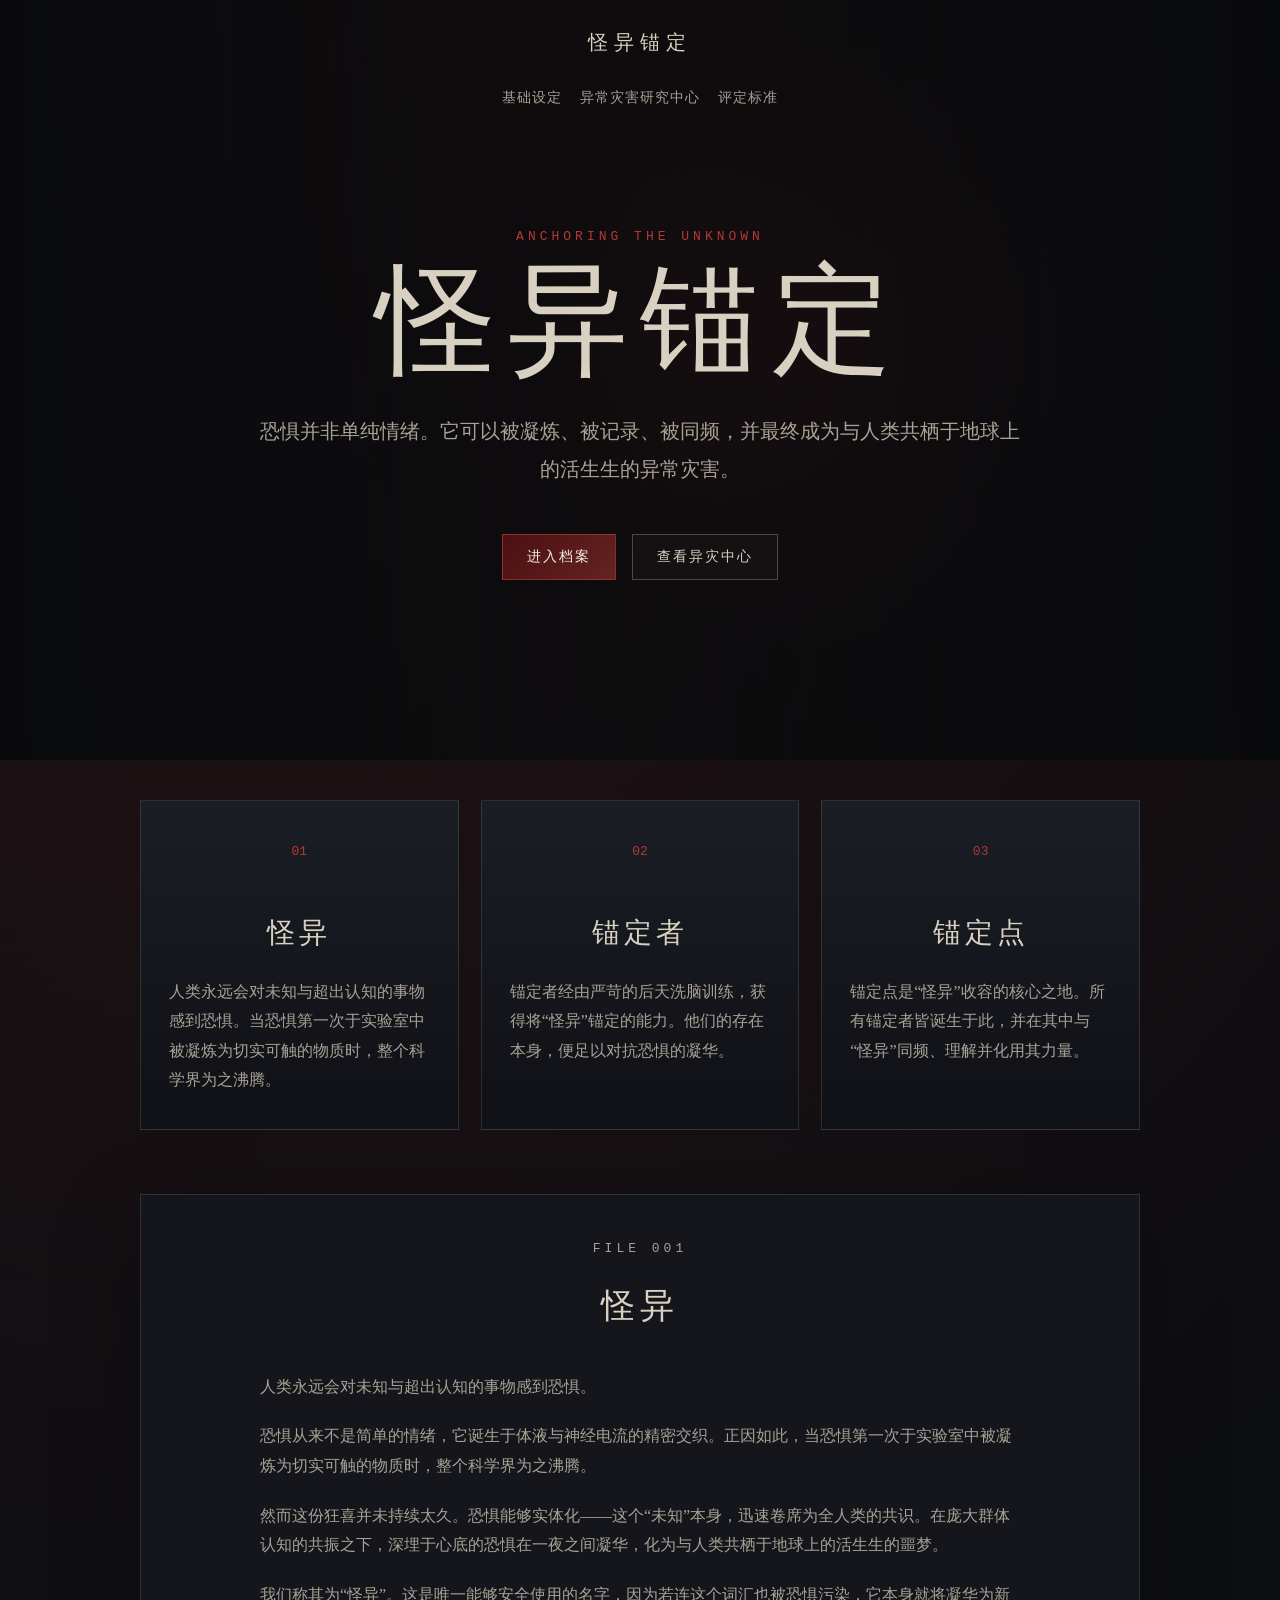
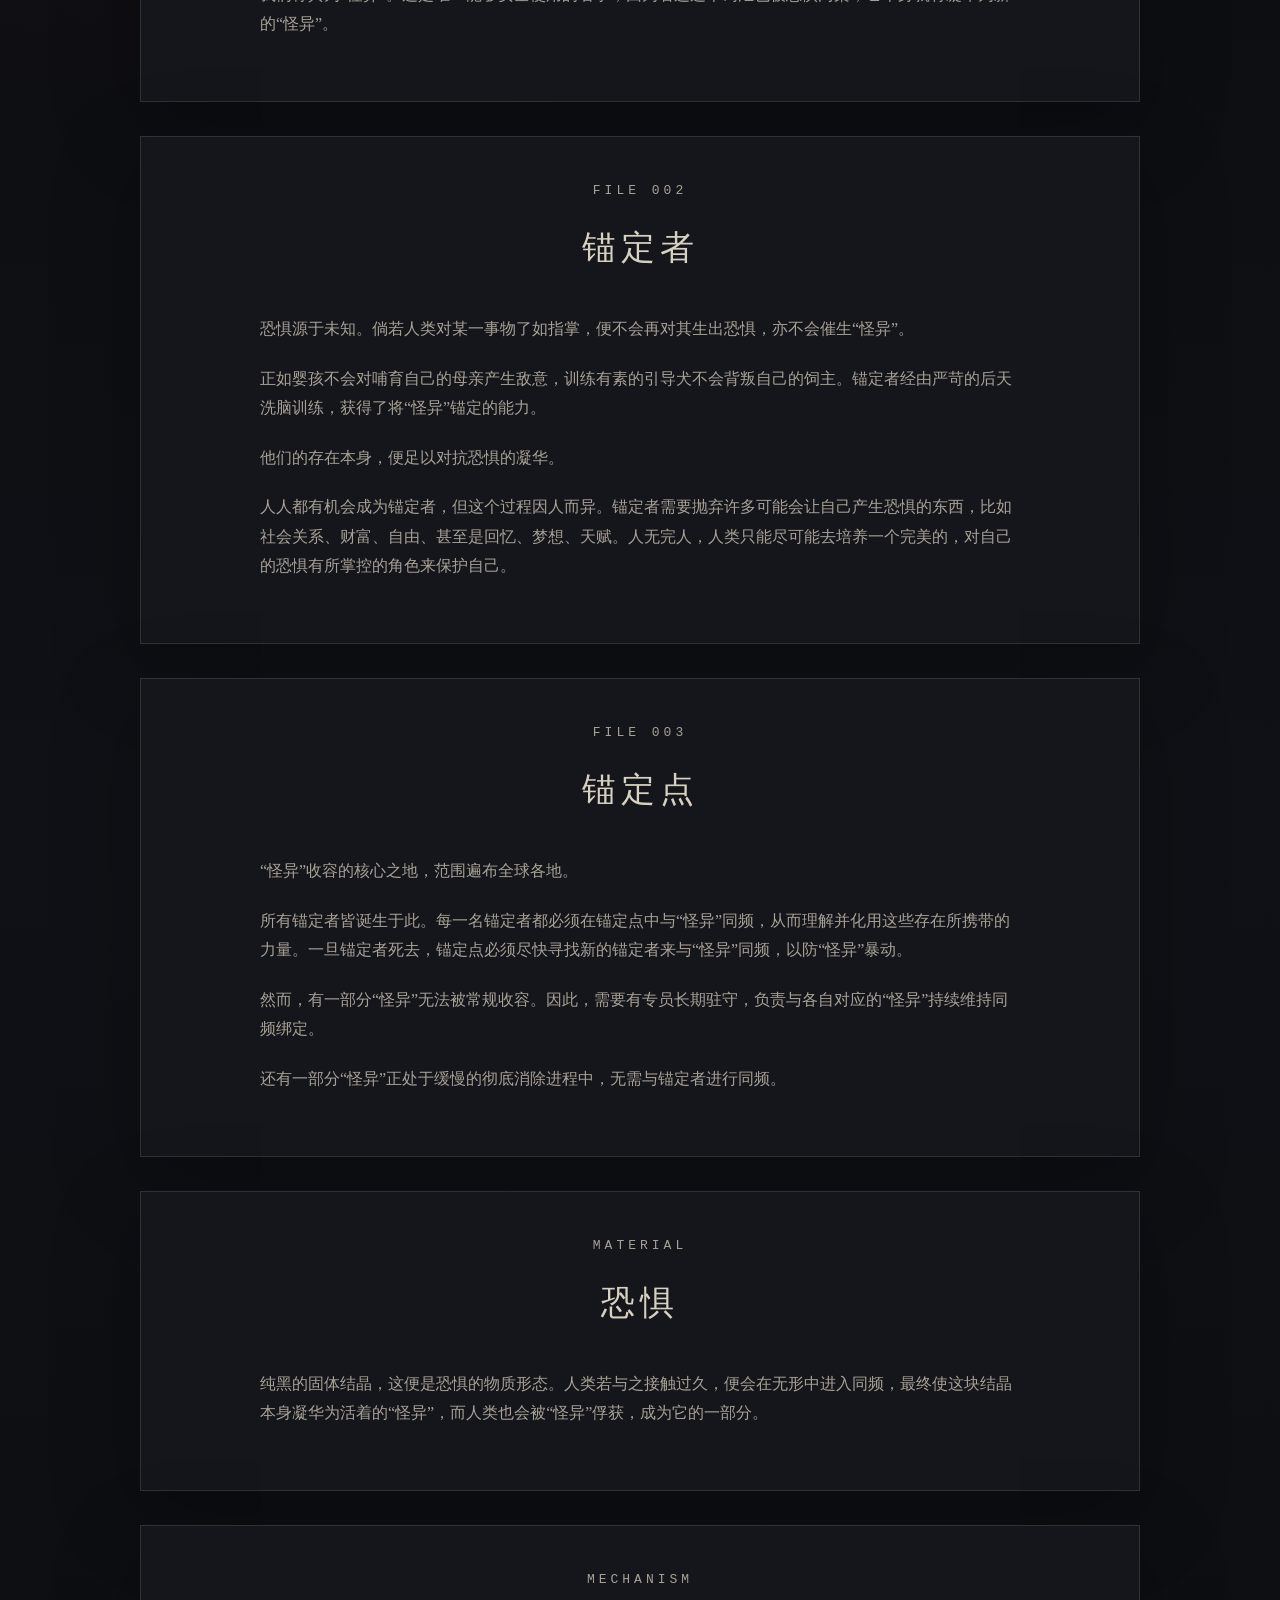
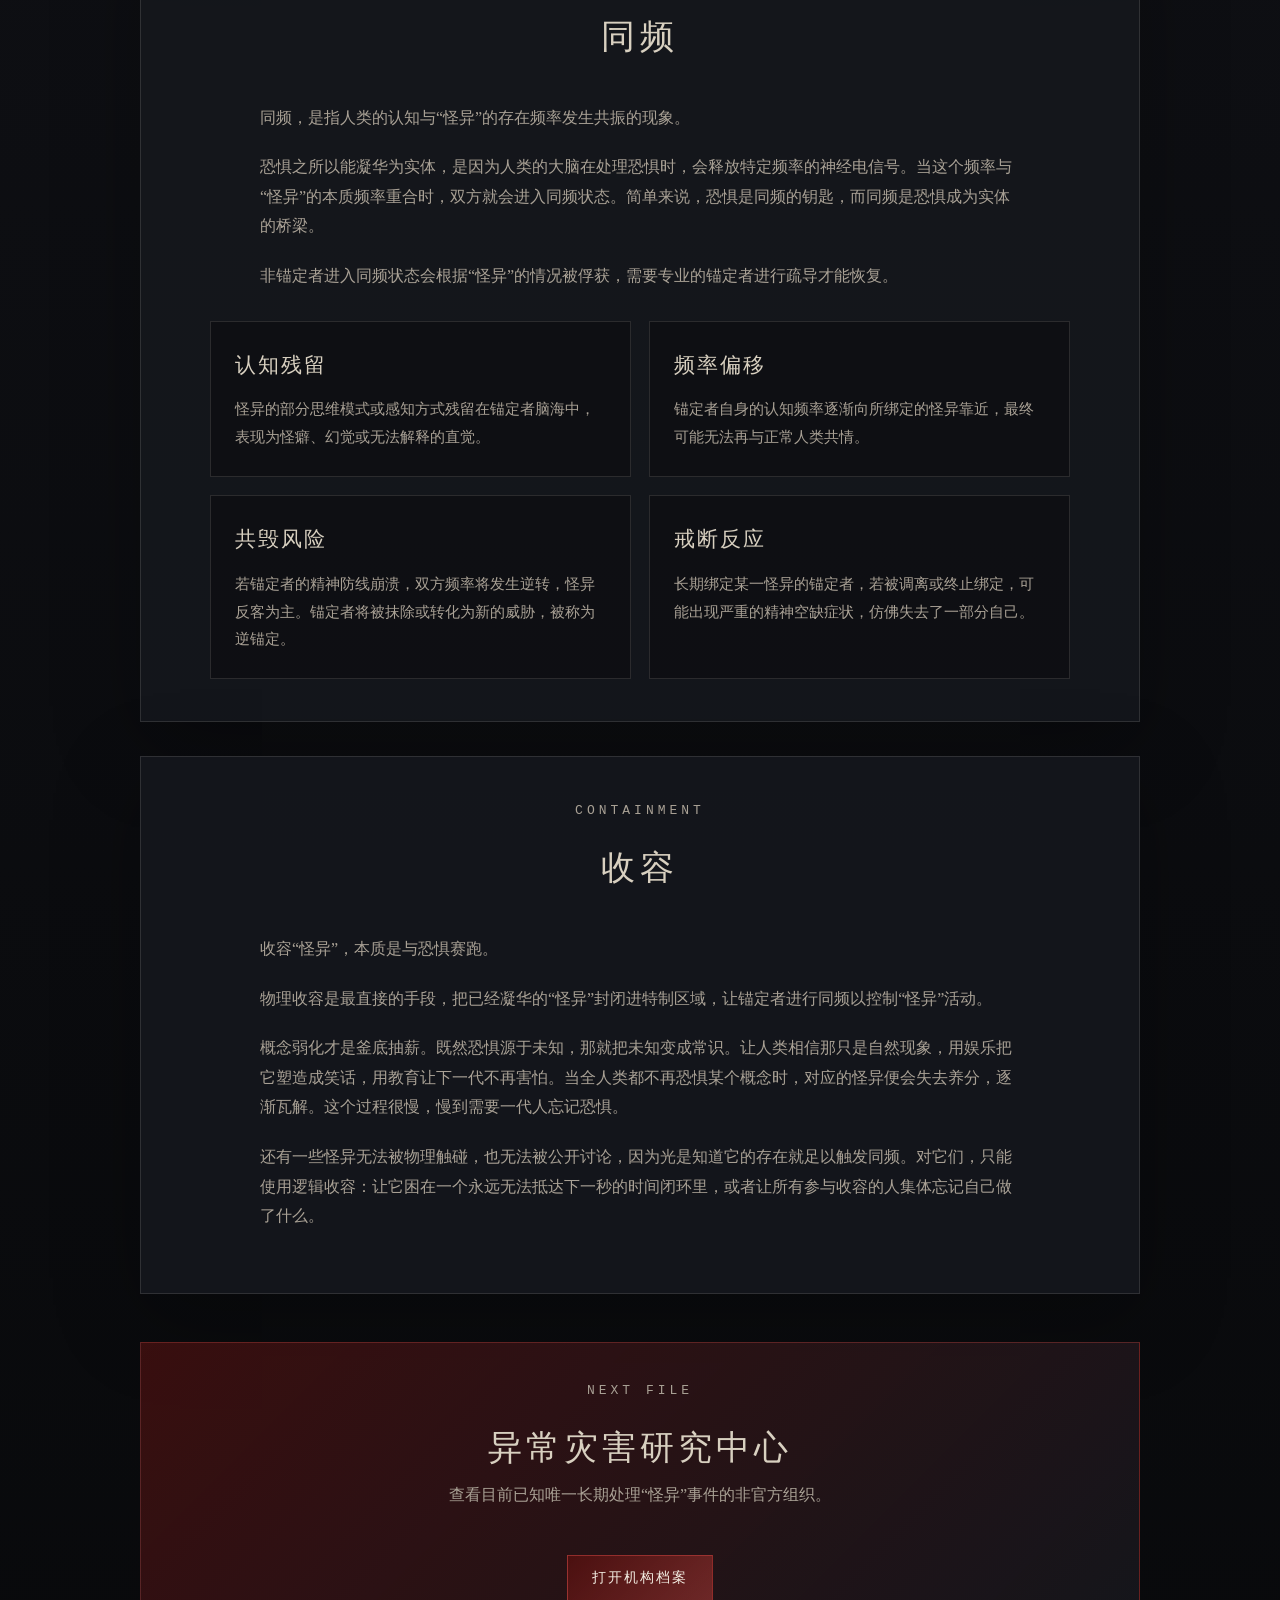
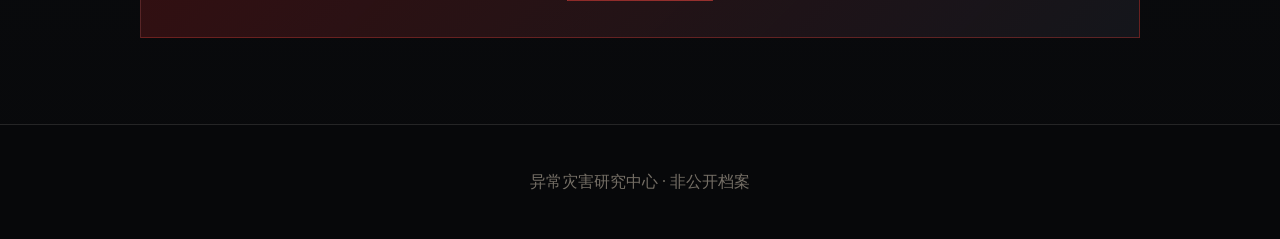
==== commit 87ebd2d7: "index.html" ====
--- a/index.html
+++ b/index.html
@@ -11,6 +11,7 @@
   <header class="hero">
     <nav class="top-nav">
       <a class="logo" href="index.html">怪异锚定</a>
+
       <div class="nav-links">
         <a href="index.html">基础设定</a>
         <a href="center.html">异常灾害研究中心</a>
@@ -24,6 +25,7 @@
       <p class="hero-text">
         恐惧并非单纯情绪。它可以被凝炼、被记录、被同频，并最终成为与人类共栖于地球上的活生生的异常灾害。
       </p>
+
       <div class="hero-actions">
         <a class="primary-button" href="#world">进入档案</a>
         <a class="secondary-button" href="center.html">查看异灾中心</a>
@@ -109,11 +111,12 @@
       </div>
     </section>
 
-    <section class="content-section split-section">
-      <div>
+    <section class="content-section">
+      <div class="section-heading">
         <p class="eyebrow">MATERIAL</p>
         <h2>恐惧</h2>
       </div>
+
       <div class="prose">
         <p>纯黑的固体结晶，这便是恐惧的物质形态。人类若与之接触过久，便会在无形中进入同频，最终使这块结晶本身凝华为活着的“怪异”，而人类也会被“怪异”俘获，成为它的一部分。</p>
       </div>
@@ -179,6 +182,7 @@
         <h2>异常灾害研究中心</h2>
         <p>查看目前已知唯一长期处理“怪异”事件的非官方组织。</p>
       </div>
+
       <a class="primary-button" href="center.html">打开机构档案</a>
     </section>
   </main>
--- a/style.css
+++ b/style.css
@@ -1,3 +1,28 @@
+/* =========================
+   Global Theme
+========================= */
+
+:root {
+  --bg: #090a0c;
+  --bg-soft: #101216;
+  --panel: #15171d;
+  --panel-light: #1b1e26;
+
+  --line: rgba(219, 213, 202, 0.14);
+  --line-strong: rgba(219, 213, 202, 0.28);
+
+  --text: #e7e0d4;
+  --muted: #a9a195;
+  --faint: #756f66;
+
+  --accent: #b23a36;
+  --accent-soft: rgba(178, 58, 54, 0.18);
+  --accent-mid: rgba(178, 58, 54, 0.42);
+  --accent-dark: #4b1010;
+
+  --paper: #d8d0c0;
+}
+
 * {
   box-sizing: border-box;
 }
@@ -8,270 +33,811 @@
 
 body {
   margin: 0;
-  font-family: "Noto Serif SC", "Songti SC", "SimSun", "Microsoft YaHei", serif;
+  color: var(--text);
   background:
-    radial-gradient(circle at top, rgba(80, 0, 0, 0.25), transparent 35%),
-    linear-gradient(180deg, #080808 0%, #111114 45%, #080808 100%);
-  color: #e4e0d8;
+    radial-gradient(circle at 20% 0%, rgba(178, 58, 54, 0.18), transparent 34%),
+    linear-gradient(180deg, #08090b 0%, #101116 48%, #08090b 100%);
+  font-family:
+    "Noto Serif SC",
+    "Source Han Serif SC",
+    "Songti SC",
+    "SimSun",
+    serif;
   line-height: 1.85;
 }
 
-.site-header {
-  min-height: 78vh;
+body::before {
+  content: "";
+  position: fixed;
+  inset: 0;
+  pointer-events: none;
+  opacity: 0.055;
+  background-image:
+    linear-gradient(rgba(255, 255, 255, 0.06) 1px, transparent 1px),
+    linear-gradient(90deg, rgba(255, 255, 255, 0.06) 1px, transparent 1px);
+  background-size: 36px 36px;
+}
+
+a {
+  color: inherit;
+}
+
+p {
+  margin-top: 0;
+}
+
+h1,
+h2,
+h3 {
+  margin: 0;
+  font-weight: 500;
+}
+
+/* =========================
+   Navigation
+========================= */
+
+.top-nav {
+  width: 100%;
+  padding: 22px 56px;
   display: flex;
   align-items: center;
+  justify-content: space-between;
+  gap: 24px;
+  border-bottom: 1px solid var(--line);
+}
+
+.fixed-nav {
+  position: sticky;
+  top: 0;
+  z-index: 50;
+  background: rgba(9, 10, 12, 0.88);
+  backdrop-filter: blur(18px);
+}
+
+.logo {
+  color: var(--paper);
+  text-decoration: none;
+  font-size: 18px;
+  letter-spacing: 5px;
+  white-space: nowrap;
+}
+
+.nav-links {
+  display: flex;
+  gap: 24px;
+  flex-wrap: wrap;
+  justify-content: flex-end;
+}
+
+.nav-links a {
+  color: var(--muted);
+  font-size: 14px;
+  text-decoration: none;
+  letter-spacing: 1px;
+}
+
+.nav-links a:hover {
+  color: var(--paper);
+}
+
+/* =========================
+   Hero / Homepage
+========================= */
+
+.hero {
+  min-height: 100vh;
+  display: flex;
+  flex-direction: column;
+  background:
+    linear-gradient(90deg, rgba(9, 10, 12, 0.98), rgba(9, 10, 12, 0.76), rgba(9, 10, 12, 0.98)),
+    radial-gradient(circle at 65% 45%, rgba(178, 58, 54, 0.28), transparent 34%);
+}
+
+.hero-content {
+  flex: 1;
+  width: min(1180px, calc(100% - 48px));
+  margin: 0 auto;
+  display: flex;
+  flex-direction: column;
   justify-content: center;
-  padding: 80px 24px;
+  padding: 80px 0 120px;
+}
+
+.eyebrow {
+  margin: 0 0 14px;
+  color: var(--accent);
+  font-family: "Courier New", monospace;
+  font-size: 13px;
+  letter-spacing: 4px;
+  text-transform: uppercase;
+}
+
+.hero h1 {
+  max-width: 900px;
+  color: var(--paper);
+  font-size: clamp(64px, 11vw, 142px);
+  line-height: 0.96;
+  letter-spacing: 12px;
+}
+
+.hero-text {
+  max-width: 720px;
+  margin: 36px 0 0;
+  color: var(--muted);
+  font-size: 20px;
+  line-height: 1.9;
+}
+
+.hero-actions {
+  display: flex;
+  gap: 16px;
+  flex-wrap: wrap;
+  margin-top: 46px;
+}
+
+/* =========================
+   Buttons
+========================= */
+
+.primary-button,
+.secondary-button {
+  display: inline-flex;
+  align-items: center;
+  justify-content: center;
+  min-height: 46px;
+  padding: 0 24px;
+  text-decoration: none;
+  letter-spacing: 2px;
+  font-size: 14px;
+  border: 1px solid var(--line-strong);
+  transition: 0.18s ease;
+}
+
+.primary-button {
+  color: #f4eee3;
+  background: linear-gradient(135deg, var(--accent-dark), rgba(178, 58, 54, 0.52));
+  border-color: rgba(178, 58, 54, 0.65);
+}
+
+.secondary-button {
+  color: var(--paper);
+  background: rgba(255, 255, 255, 0.02);
+}
+
+.primary-button:hover,
+.secondary-button:hover {
+  transform: translateY(-1px);
+  border-color: rgba(216, 208, 192, 0.5);
+}
+
+/* =========================
+   Page Layout
+========================= */
+
+.page {
+  width: min(1120px, calc(100% - 48px));
+  margin: 0 auto;
+  padding: 86px 0;
+}
+
+.subpage {
+  padding-top: 72px;
+}
+
+.page-title {
+  padding: 60px 0 70px;
+  border-bottom: 1px solid var(--line);
+}
+
+.page-title h1 {
+  color: var(--paper);
+  font-size: clamp(44px, 8vw, 92px);
+  line-height: 1.05;
+  letter-spacing: 8px;
+}
+
+.page-title p:last-child {
+  max-width: 720px;
+  margin-top: 28px;
+  color: var(--muted);
+  font-size: 19px;
+}
+
+/* =========================
+   Homepage Intro Cards
+========================= */
+
+.intro-grid {
+  display: grid;
+  grid-template-columns: repeat(3, 1fr);
+  gap: 18px;
+  margin-bottom: 64px;
+}
+
+.intro-card {
+  min-height: 270px;
+  padding: 28px;
+  background: linear-gradient(180deg, rgba(27, 30, 38, 0.94), rgba(15, 17, 22, 0.94));
+  border: 1px solid var(--line);
+}
+
+.intro-card span {
+  color: var(--accent);
+  font-family: "Courier New", monospace;
+  font-size: 13px;
+}
+
+.intro-card h2 {
+  margin-top: 54px;
+  color: var(--paper);
+  font-size: 28px;
+  letter-spacing: 4px;
+}
+
+.intro-card p {
+  margin: 18px 0 0;
+  color: var(--muted);
+}
+
+/* =========================
+   Content Sections
+========================= */
+
+.content-section {
+  margin-bottom: 34px;
+  padding: 42px;
+  background: rgba(21, 23, 29, 0.88);
+  border: 1px solid var(--line);
+  box-shadow: 0 24px 80px rgba(0, 0, 0, 0.28);
+}
+
+.section-heading {
+  display: grid;
+  grid-template-columns: 210px 1fr;
+  gap: 32px;
+  align-items: baseline;
+  margin-bottom: 24px;
+}
+
+.section-heading h2,
+.content-section > h2 {
+  color: var(--paper);
+  font-size: 34px;
+  letter-spacing: 5px;
+}
+
+.prose {
+  max-width: 820px;
+}
+
+.prose p,
+.content-section p {
+  color: var(--muted);
+}
+
+.prose p {
+  margin-bottom: 20px;
+}
+
+.split-section {
+  display: grid;
+  grid-template-columns: 280px 1fr;
+  gap: 42px;
+}
+
+/* =========================
+   Risk / Department Cards
+========================= */
+
+.risk-grid,
+.department-grid {
+  display: grid;
+  grid-template-columns: repeat(2, 1fr);
+  gap: 18px;
+  margin-top: 30px;
+}
+
+.risk-grid article,
+.department-grid article {
+  padding: 24px;
+  background: rgba(10, 11, 14, 0.6);
+  border: 1px solid var(--line);
+}
+
+.risk-grid h3,
+.department-grid h3 {
+  margin-bottom: 12px;
+  color: var(--paper);
+  font-size: 21px;
+  letter-spacing: 2px;
+}
+
+.risk-grid p,
+.department-grid p {
+  margin: 0;
+  color: var(--muted);
+  font-size: 15px;
+}
+
+.department-grid small {
+  display: block;
+  margin-top: 18px;
+  padding-top: 16px;
+  color: #b9a79d;
+  border-top: 1px solid var(--line);
+  line-height: 1.7;
+}
+
+/* =========================
+   Empty State
+========================= */
+
+.empty-state {
+  padding: 36px;
   background:
-    linear-gradient(rgba(0, 0, 0, 0.35), rgba(0, 0, 0, 0.85)),
-    radial-gradient(circle at center, rgba(110, 0, 0, 0.35), transparent 45%);
-  border-bottom: 1px solid rgba(160, 160, 160, 0.2);
-}
-
-.header-inner {
-  max-width: 900px;
-  text-align: center;
-}
-
-.label {
-  color: #9f8f82;
+    linear-gradient(135deg, rgba(10, 11, 14, 0.76), rgba(27, 30, 38, 0.7));
+  border: 1px dashed rgba(216, 208, 192, 0.28);
+}
+
+.empty-label {
+  margin: 0 0 12px;
+  color: var(--accent);
+  font-family: "Courier New", monospace;
+  font-size: 13px;
   letter-spacing: 4px;
-  font-size: 14px;
-  text-transform: uppercase;
-}
-
-h1 {
-  margin: 12px 0 18px;
-  font-size: clamp(42px, 8vw, 84px);
-  letter-spacing: 10px;
+}
+
+.empty-state h3 {
+  margin: 0 0 18px;
+  color: var(--paper);
+  font-size: 26px;
+  letter-spacing: 3px;
   font-weight: 500;
-  color: #f2eee6;
-  text-shadow: 0 0 18px rgba(120, 0, 0, 0.75);
-}
-
-.subtitle {
-  font-size: 18px;
-  color: #bdb6aa;
-  letter-spacing: 2px;
-}
-
-.hotline {
-  margin-top: 36px;
-  color: #c7b8a6;
+}
+
+.empty-state p {
+  max-width: 760px;
+  margin-bottom: 14px;
+  color: var(--muted);
+}
+
+/* =========================
+   Hotline / Organization
+========================= */
+
+.hotline-card {
+  padding: 32px;
+  background: rgba(10, 11, 14, 0.68);
+  border: 1px solid rgba(178, 58, 54, 0.46);
+}
+
+.hotline-card p {
+  margin-bottom: 10px;
+}
+
+.hotline-card strong {
+  display: block;
+  color: var(--paper);
+  font-family: "Courier New", monospace;
+  font-size: 48px;
+  letter-spacing: 8px;
+}
+
+.hotline-card small {
+  display: block;
+  margin-top: 18px;
+  color: var(--faint);
+}
+
+/* =========================
+   Rules
+========================= */
+
+.rule-list {
+  display: grid;
+  gap: 12px;
+}
+
+.rule-list article {
+  display: grid;
+  grid-template-columns: 70px 1fr;
+  gap: 24px;
+  align-items: start;
+  padding: 22px;
+  background: rgba(10, 11, 14, 0.54);
+  border: 1px solid var(--line);
+}
+
+.rule-list span {
+  color: var(--accent);
   font-family: "Courier New", monospace;
   letter-spacing: 2px;
 }
 
-.nav {
-  position: sticky;
-  top: 0;
-  z-index: 20;
+.rule-list p {
+  margin: 0;
+}
+
+/* =========================
+   Link Panel
+========================= */
+
+.link-panel {
+  margin-top: 48px;
+  padding: 36px 42px;
   display: flex;
-  flex-wrap: wrap;
+  justify-content: space-between;
+  align-items: center;
+  gap: 30px;
+  background:
+    linear-gradient(135deg, rgba(75, 16, 16, 0.72), rgba(21, 23, 29, 0.9));
+  border: 1px solid rgba(178, 58, 54, 0.42);
+}
+
+.link-panel h2 {
+  color: var(--paper);
+  font-size: 34px;
+  letter-spacing: 4px;
+}
+
+.link-panel p {
+  color: var(--muted);
+}
+
+/* =========================
+   Tables
+========================= */
+
+.table-note {
+  margin-top: 10px;
+  color: var(--muted);
+}
+
+table {
+  width: 100%;
+  margin-top: 26px;
+  border-collapse: collapse;
+  background: rgba(10, 11, 14, 0.58);
+}
+
+th,
+td {
+  padding: 18px 20px;
+  border: 1px solid var(--line);
+  text-align: left;
+  vertical-align: top;
+}
+
+th {
+  color: var(--paper);
+  background: rgba(178, 58, 54, 0.13);
+  font-weight: 500;
+  letter-spacing: 2px;
+}
+
+td {
+  color: var(--muted);
+}
+
+td:first-child {
+  width: 160px;
+  color: var(--paper);
+  font-family: "Courier New", monospace;
+}
+
+/* =========================
+   Templates
+========================= */
+
+.template-box {
+  margin: 26px 0 42px;
+  padding: 28px;
+  background: rgba(10, 11, 14, 0.66);
+  border: 1px solid var(--line);
+  font-family: "Courier New", "Microsoft YaHei", monospace;
+}
+
+.template-box p {
+  margin-bottom: 12px;
+  color: var(--muted);
+}
+
+.template-box strong {
+  color: var(--paper);
+}
+
+/* =========================
+   Footer
+========================= */
+
+.footer {
+  padding: 42px 24px;
+  color: var(--faint);
+  text-align: center;
+  border-top: 1px solid var(--line);
+  background: #07080a;
+}
+
+.footer p {
+  margin: 0;
+}
+
+/* =========================
+   Responsive
+========================= */
+
+@media (max-width: 860px) {
+  .top-nav {
+    padding: 18px 24px;
+    align-items: flex-start;
+    flex-direction: column;
+  }
+
+  .nav-links {
+    gap: 14px;
+    justify-content: flex-start;
+  }
+
+  .hero-content,
+  .page {
+    width: min(100% - 32px, 1120px);
+  }
+
+  .hero h1 {
+    letter-spacing: 6px;
+  }
+
+  .hero-text {
+    font-size: 17px;
+  }
+
+  .intro-grid,
+  .risk-grid,
+  .department-grid,
+  .split-section,
+  .section-heading {
+    grid-template-columns: 1fr;
+  }
+
+  .content-section {
+    padding: 28px 22px;
+  }
+
+  .link-panel {
+    flex-direction: column;
+    align-items: flex-start;
+  }
+
+  .rule-list article {
+    grid-template-columns: 1fr;
+    gap: 8px;
+  }
+
+  .hotline-card strong {
+    font-size: 36px;
+    letter-spacing: 5px;
+  }
+
+  table {
+    font-size: 14px;
+  }
+
+  th,
+  td {
+    padding: 12px;
+  }
+
+  td:first-child {
+    width: 100px;
+  }
+}
+
+/* =========================
+   Centered Layout Override
+   让首页整体居中显示
+========================= */
+
+body {
+  overflow-x: hidden;
+}
+
+/* 顶部导航居中 */
+.top-nav {
+  max-width: 1100px;
+  margin: 0 auto;
+  padding: 24px 24px;
   justify-content: center;
-  gap: 8px;
-  padding: 12px 16px;
-  background: rgba(8, 8, 8, 0.92);
-  border-bottom: 1px solid rgba(180, 180, 180, 0.15);
-  backdrop-filter: blur(12px);
-}
-
-.nav a {
-  color: #c9c1b7;
+  flex-direction: column;
+  text-align: center;
+  border-bottom: none;
+}
+
+.logo {
+  color: var(--paper);
+  text-decoration: none;
+  font-size: 20px;
+  letter-spacing: 6px;
+}
+
+.nav-links {
+  justify-content: center;
+  gap: 18px;
+}
+
+.nav-links a {
+  color: var(--muted);
   text-decoration: none;
   font-size: 14px;
-  padding: 6px 12px;
-  border: 1px solid rgba(180, 180, 180, 0.16);
-  border-radius: 999px;
-}
-
-.nav a:hover {
-  color: #fff;
-  border-color: rgba(160, 30, 30, 0.7);
-  background: rgba(120, 0, 0, 0.28);
-}
-
-main {
-  width: min(1000px, calc(100% - 32px));
+}
+
+.nav-links a:hover {
+  color: var(--paper);
+}
+
+/* 首页标题区域居中 */
+.hero {
+  min-height: auto;
+  padding-bottom: 80px;
+}
+
+.hero-content {
+  width: min(900px, calc(100% - 40px));
   margin: 0 auto;
-  padding: 60px 0;
-}
-
-.section {
-  margin-bottom: 42px;
-  padding: 36px;
-  background: rgba(18, 18, 22, 0.88);
-  border: 1px solid rgba(180, 180, 180, 0.14);
-  box-shadow: 0 18px 60px rgba(0, 0, 0, 0.35);
-}
-
-.section:hover {
-  border-color: rgba(160, 40, 40, 0.32);
-}
-
-h2 {
-  margin-top: 0;
-  margin-bottom: 24px;
-  padding-bottom: 12px;
-  border-bottom: 1px solid rgba(190, 190, 190, 0.18);
-  color: #f1eee8;
-  font-size: 30px;
-  letter-spacing: 4px;
-  font-weight: 500;
-}
-
-h3 {
-  margin-top: 34px;
-  color: #d5cabf;
-  font-size: 22px;
-  letter-spacing: 2px;
-}
-
-h4 {
-  margin: 0 0 10px;
-  color: #f0e8dc;
-  font-size: 18px;
-}
-
-p {
-  margin: 0 0 18px;
-}
-
-.cards {
+  padding: 90px 0 100px;
+  text-align: center;
+  align-items: center;
+}
+
+.hero h1 {
+  max-width: 100%;
+  text-align: center;
+  font-size: clamp(58px, 10vw, 120px);
+  letter-spacing: 12px;
+}
+
+.hero-text {
+  max-width: 760px;
+  margin: 34px auto 0;
+  text-align: center;
+}
+
+.hero-actions {
+  justify-content: center;
+}
+
+/* 主体内容居中 */
+.page {
+  width: min(1000px, calc(100% - 40px));
+  margin: 0 auto;
+  padding-top: 40px;
+}
+
+/* 首页三个卡片改成居中的三栏 */
+.intro-grid {
   display: grid;
-  grid-template-columns: repeat(2, minmax(0, 1fr));
-  gap: 18px;
-  margin-top: 20px;
-}
-
-.card {
-  padding: 22px;
-  background: rgba(5, 5, 8, 0.62);
-  border: 1px solid rgba(180, 180, 180, 0.12);
-}
-
-.card p {
-  margin-bottom: 0;
-  color: #c9c1b7;
-}
-
-table {
+  grid-template-columns: repeat(3, 1fr);
+  gap: 22px;
+  margin: 0 auto 64px;
+}
+
+.intro-card {
+  min-height: 260px;
+  text-align: center;
+  padding: 34px 28px;
+}
+
+.intro-card h2 {
+  margin-top: 42px;
+}
+
+.intro-card p {
+  text-align: left;
+}
+
+/* 所有内容卡片居中 */
+.content-section {
   width: 100%;
-  margin: 20px 0 34px;
-  border-collapse: collapse;
-  background: rgba(8, 8, 10, 0.72);
-  overflow: hidden;
-}
-
-th,
-td {
-  padding: 14px 16px;
-  border: 1px solid rgba(180, 180, 180, 0.13);
-  vertical-align: top;
-}
-
-th {
-  color: #f4eee4;
-  background: rgba(80, 0, 0, 0.35);
-  font-weight: 500;
+  margin-left: auto;
+  margin-right: auto;
+}
+
+/* 标题区域居中 */
+.section-heading {
+  display: block;
+  text-align: center;
+  margin-bottom: 34px;
+}
+
+.section-heading .eyebrow {
+  text-align: center;
+}
+
+.section-heading h2,
+.content-section > h2 {
+  text-align: center;
+}
+
+/* 正文保持可读宽度 */
+.prose {
+  max-width: 760px;
+  margin: 0 auto;
+}
+
+/* 分栏模块也居中 */
+.split-section {
+  display: block;
+  text-align: center;
+}
+
+.split-section .prose {
   text-align: left;
-}
-
-td:first-child {
-  width: 150px;
-  color: #e8dac8;
-  font-family: "Courier New", monospace;
-}
-
-.organization {
-  background:
-    linear-gradient(rgba(18, 18, 22, 0.92), rgba(18, 18, 22, 0.92)),
-    radial-gradient(circle at center, rgba(120, 0, 0, 0.35), transparent 60%);
-}
-
-.notice {
-  margin: 30px 0;
-  padding: 24px;
-  text-align: center;
-  border: 1px solid rgba(170, 30, 30, 0.45);
-  background: rgba(60, 0, 0, 0.22);
-}
-
-.notice p {
-  margin-bottom: 8px;
-  color: #cfc6ba;
-}
-
-.notice strong {
-  display: block;
-  font-size: 34px;
-  letter-spacing: 6px;
-  font-family: "Courier New", monospace;
-  color: #f4eee4;
-}
-
-.join-button {
-  display: inline-block;
-  padding: 12px 28px;
-  color: #f4eee4;
+  margin-top: 24px;
+}
+
+/* 风险卡片居中 */
+.risk-grid,
+.department-grid {
+  width: 100%;
+  max-width: 860px;
+  margin-left: auto;
+  margin-right: auto;
+}
+
+/* 链接面板居中 */
+.link-panel {
+  max-width: 1000px;
+  margin-left: auto;
+  margin-right: auto;
+  text-align: center;
+  flex-direction: column;
+  justify-content: center;
+}
+
+/* 表格页面居中 */
+.page-title {
+  text-align: center;
+}
+
+.page-title p:last-child {
+  margin-left: auto;
+  margin-right: auto;
+}
+
+/* 防止链接显示成默认蓝色 */
+a,
+a:visited {
+  color: inherit;
+}
+
+.nav-links a,
+.nav-links a:visited {
+  color: var(--muted);
   text-decoration: none;
-  border: 1px solid rgba(190, 190, 190, 0.22);
-  background: rgba(120, 0, 0, 0.28);
-  letter-spacing: 3px;
-}
-
-.join-button:hover {
-  border-color: rgba(220, 80, 80, 0.8);
-  background: rgba(150, 0, 0, 0.42);
-}
-
-.template-box {
-  margin-bottom: 36px;
-  padding: 26px;
-  background: rgba(6, 6, 9, 0.7);
-  border: 1px solid rgba(180, 180, 180, 0.14);
-  font-family: "Courier New", "Microsoft YaHei", monospace;
-}
-
-.template-box p {
-  margin-bottom: 12px;
-}
-
-footer {
-  padding: 36px 20px;
-  text-align: center;
-  color: #8d857a;
-  border-top: 1px solid rgba(180, 180, 180, 0.14);
-  background: #070707;
-}
-
-@media (max-width: 760px) {
-  .site-header {
-    min-height: 65vh;
-  }
-
-  h1 {
-    letter-spacing: 5px;
-  }
-
-  .section {
-    padding: 24px 18px;
-  }
-
-  .cards {
+}
+
+.logo,
+.logo:visited {
+  color: var(--paper);
+  text-decoration: none;
+}
+
+/* 手机端 */
+@media (max-width: 860px) {
+  .intro-grid {
     grid-template-columns: 1fr;
   }
 
-  table {
-    font-size: 14px;
-  }
-
-  th,
-  td {
-    padding: 10px;
-  }
-
-  td:first-child {
-    width: 95px;
-  }
-}
+  .intro-card p {
+    text-align: center;
+  }
+
+  .hero h1 {
+    letter-spacing: 6px;
+  }
+
+  .risk-grid,
+  .department-grid {
+    grid-template-columns: 1fr;
+  }
+}
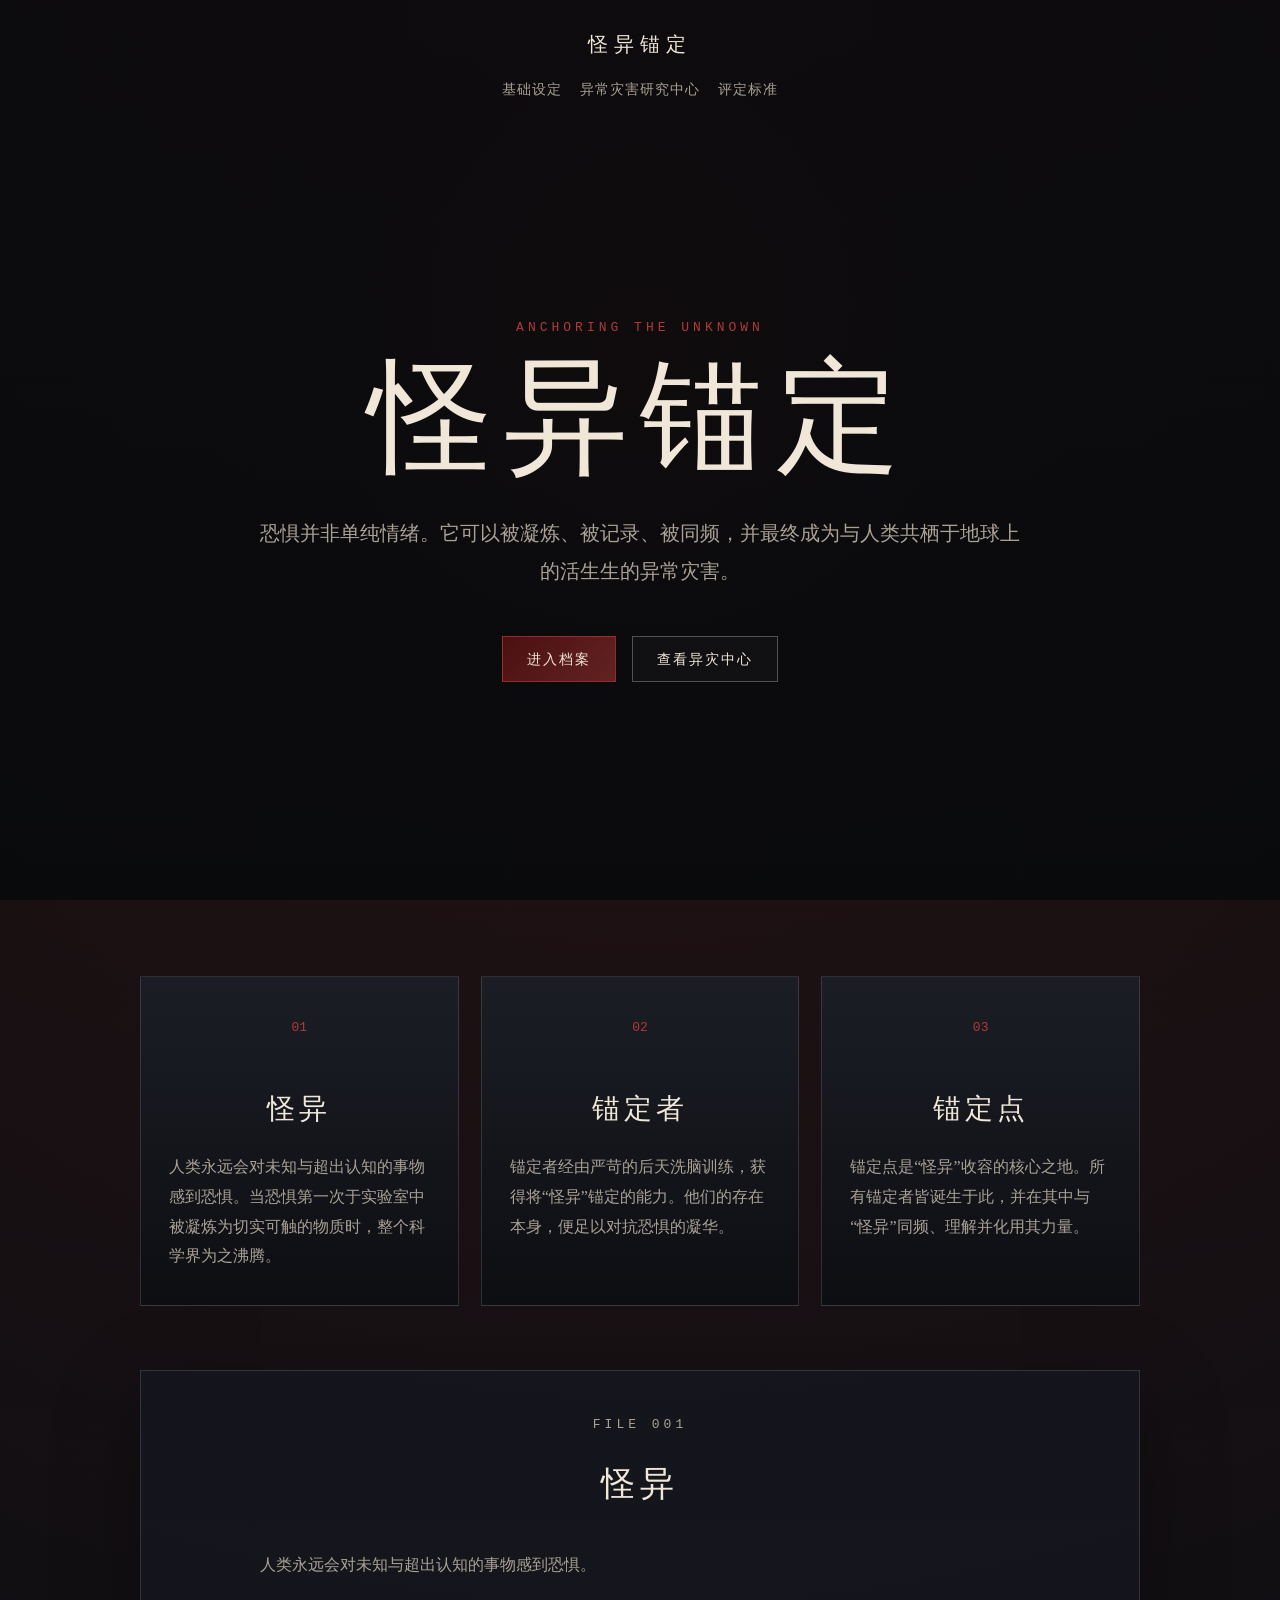
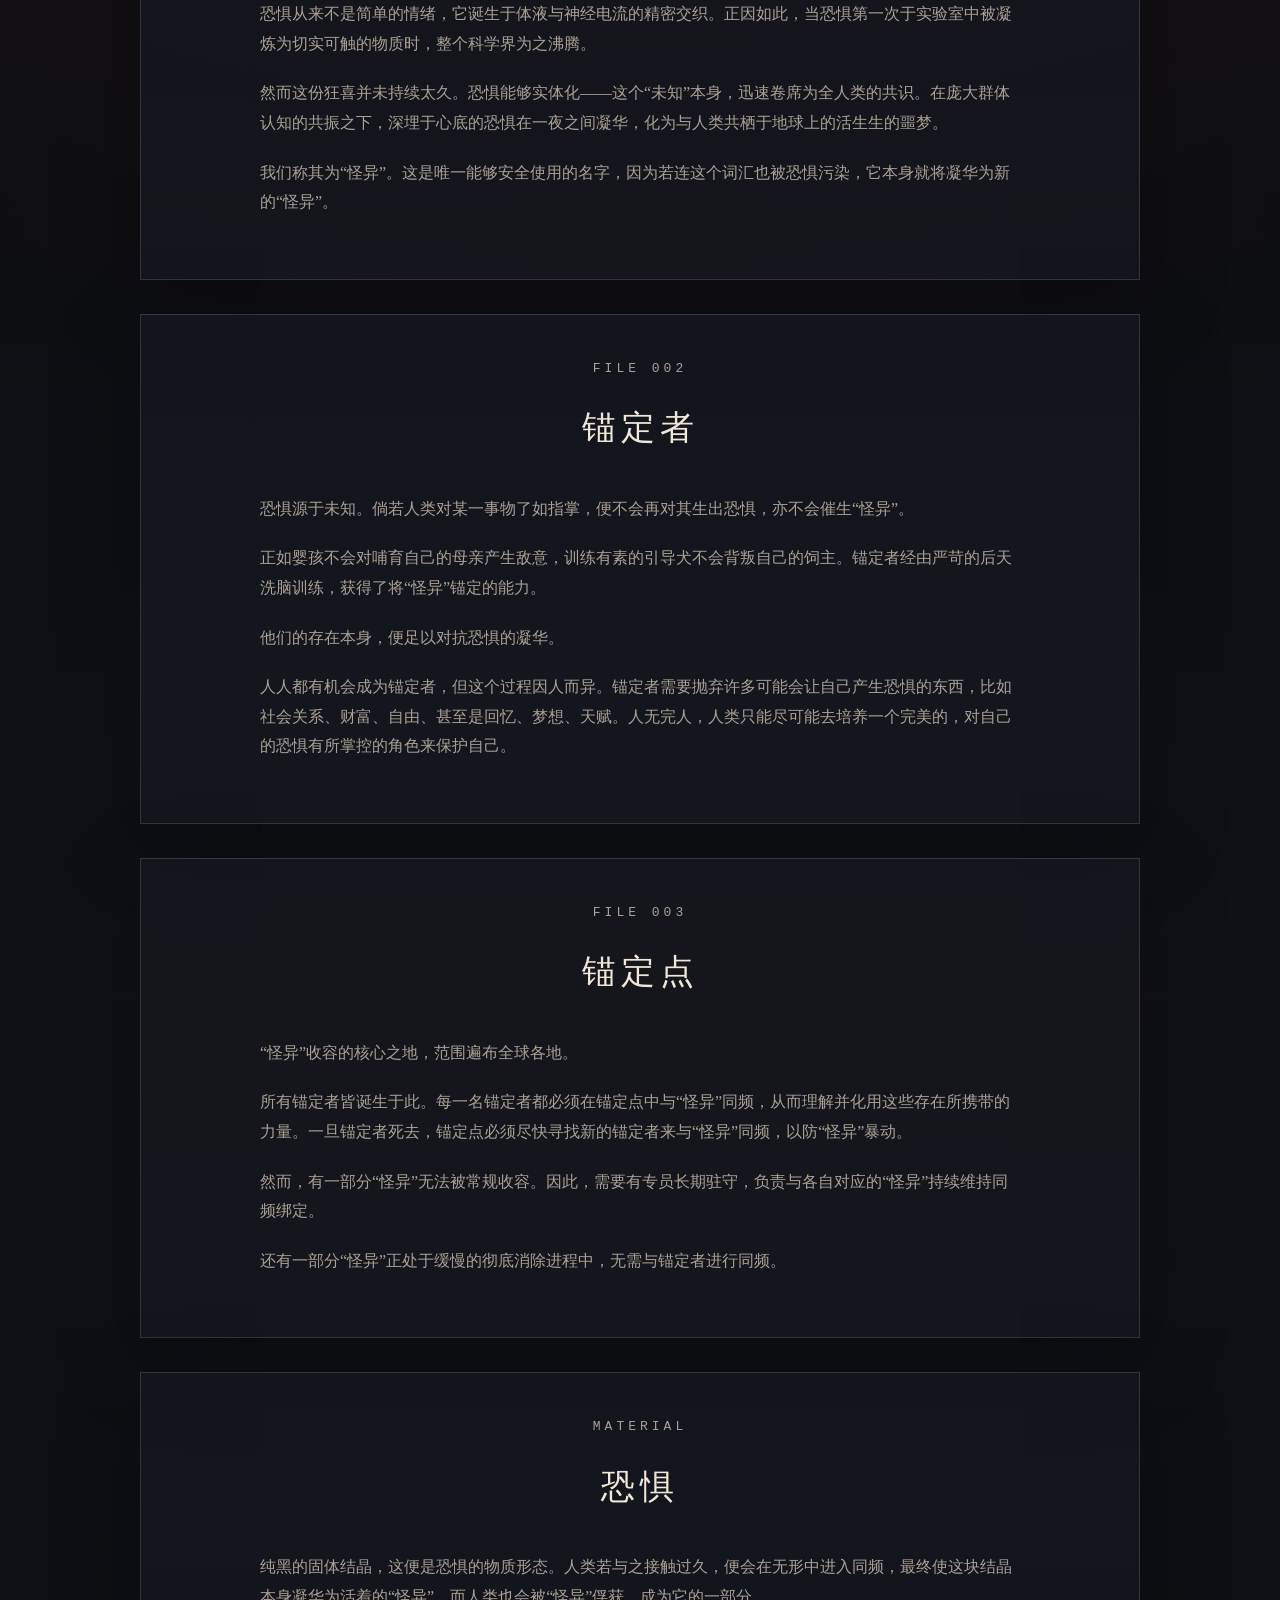
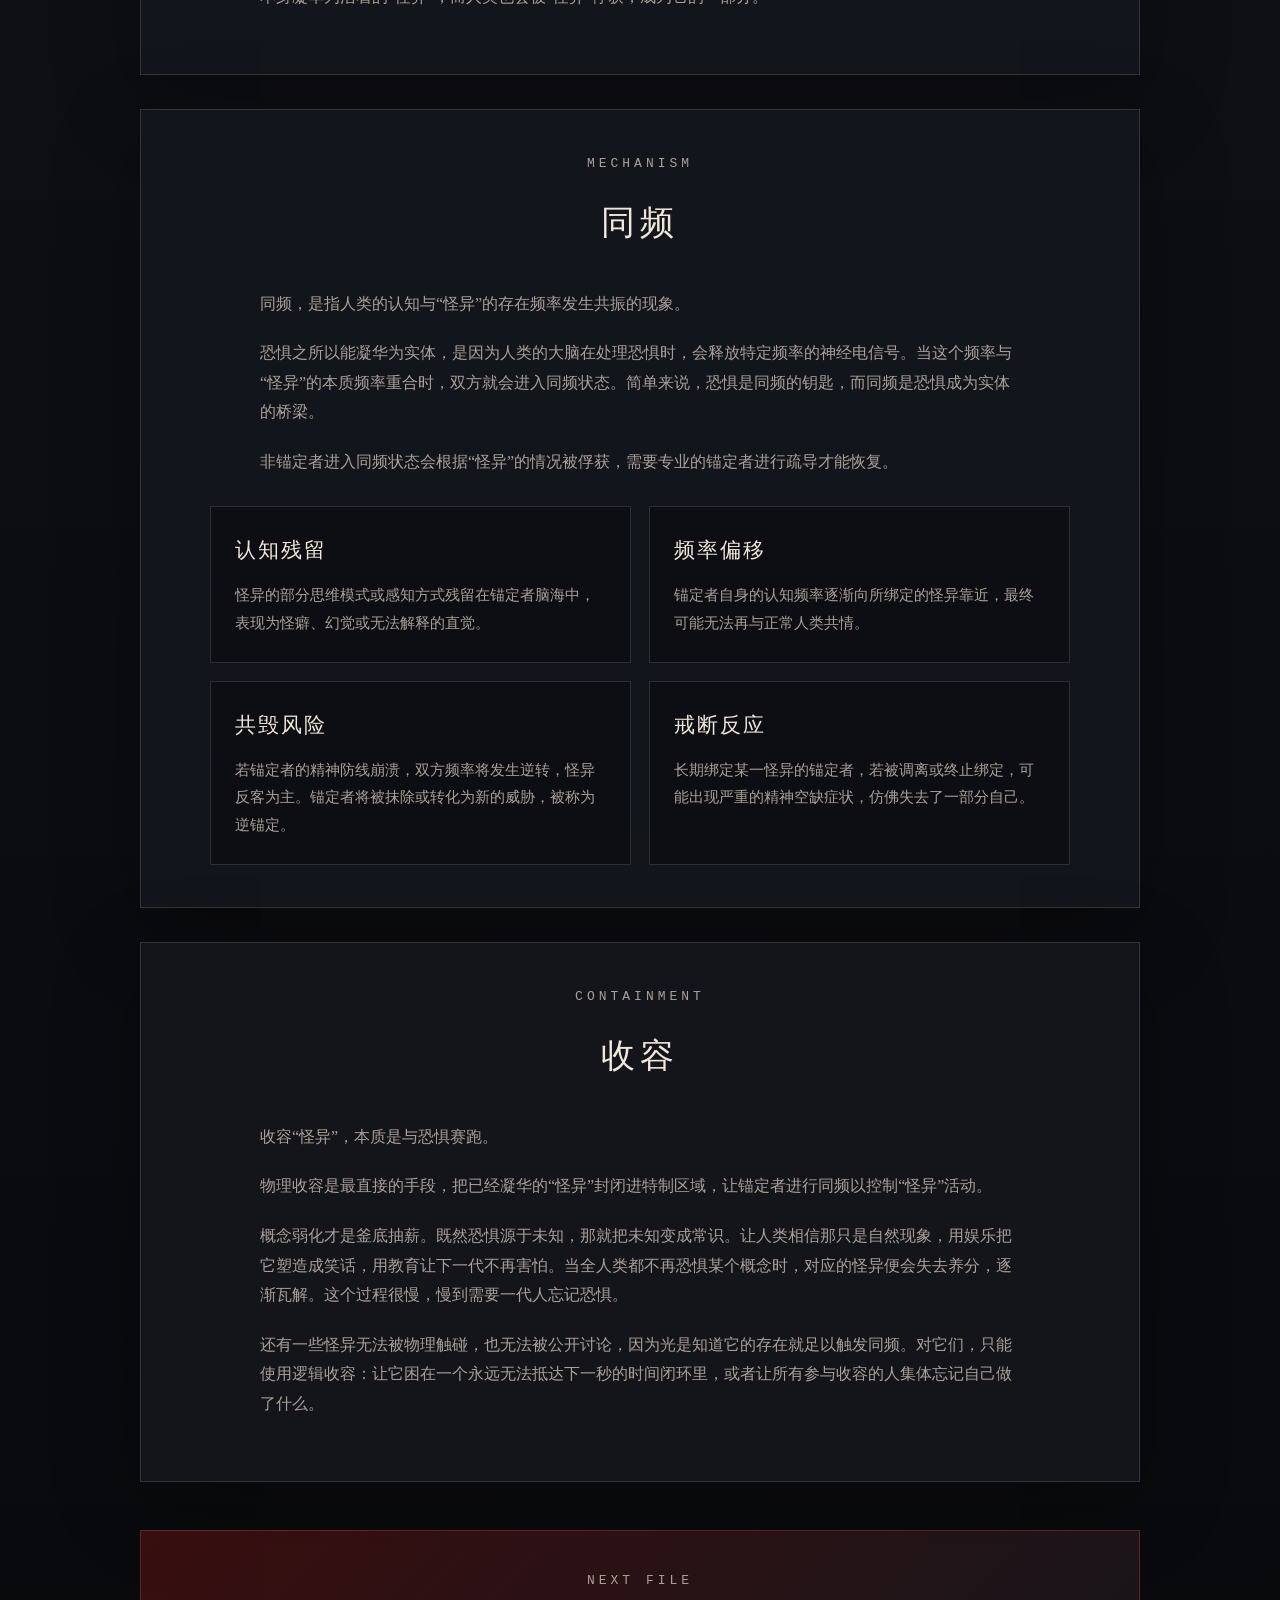
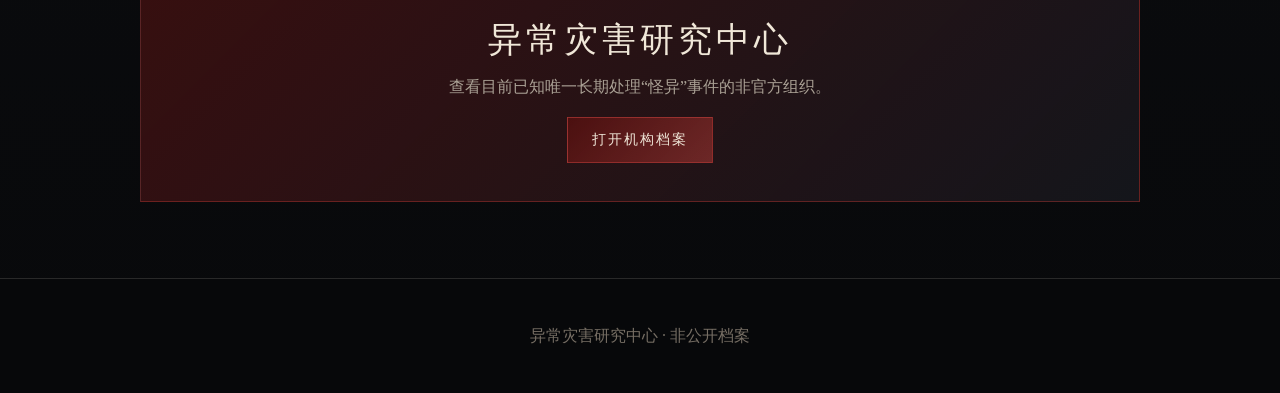
==== commit c757b8bf: "Update index.html" ====
--- a/index.html
+++ b/index.html
@@ -4,18 +4,18 @@
   <meta charset="UTF-8" />
   <meta name="viewport" content="width=device-width, initial-scale=1.0" />
   <title>怪异锚定</title>
-  <link rel="stylesheet" href="style.css" />
+  <link rel="stylesheet" href="./style.css" />
 </head>
 
 <body>
   <header class="hero">
     <nav class="top-nav">
-      <a class="logo" href="index.html">怪异锚定</a>
+      <a class="logo" href="./index.html">怪异锚定</a>
 
       <div class="nav-links">
-        <a href="index.html">基础设定</a>
-        <a href="center.html">异常灾害研究中心</a>
-        <a href="standards.html">评定标准</a>
+        <a href="./index.html">基础设定</a>
+        <a href="./center.html">异常灾害研究中心</a>
+        <a href="./standards.html">评定标准</a>
       </div>
     </nav>
 
@@ -28,7 +28,7 @@
 
       <div class="hero-actions">
         <a class="primary-button" href="#world">进入档案</a>
-        <a class="secondary-button" href="center.html">查看异灾中心</a>
+        <a class="secondary-button" href="./center.html">查看异灾中心</a>
       </div>
     </div>
   </header>
--- a/style.css
+++ b/style.css
@@ -1,26 +1,15 @@
-/* =========================
-   Global Theme
-========================= */
-
 :root {
   --bg: #090a0c;
-  --bg-soft: #101216;
   --panel: #15171d;
-  --panel-light: #1b1e26;
-
-  --line: rgba(219, 213, 202, 0.14);
-  --line-strong: rgba(219, 213, 202, 0.28);
-
+  --panel-deep: #0d0e12;
+  --line: rgba(219, 213, 202, 0.16);
+  --line-strong: rgba(219, 213, 202, 0.32);
   --text: #e7e0d4;
-  --muted: #a9a195;
-  --faint: #756f66;
-
+  --muted: #aaa195;
+  --faint: #766e64;
+  --paper: #f0e7d8;
   --accent: #b23a36;
-  --accent-soft: rgba(178, 58, 54, 0.18);
-  --accent-mid: rgba(178, 58, 54, 0.42);
   --accent-dark: #4b1010;
-
-  --paper: #d8d0c0;
 }
 
 * {
@@ -35,15 +24,11 @@
   margin: 0;
   color: var(--text);
   background:
-    radial-gradient(circle at 20% 0%, rgba(178, 58, 54, 0.18), transparent 34%),
-    linear-gradient(180deg, #08090b 0%, #101116 48%, #08090b 100%);
-  font-family:
-    "Noto Serif SC",
-    "Source Han Serif SC",
-    "Songti SC",
-    "SimSun",
-    serif;
+    radial-gradient(circle at 50% 0%, rgba(178, 58, 54, 0.20), transparent 38%),
+    linear-gradient(180deg, #08090b 0%, #101116 50%, #08090b 100%);
+  font-family: "Noto Serif SC", "Source Han Serif SC", "Songti SC", "SimSun", serif;
   line-height: 1.85;
+  overflow-x: hidden;
 }
 
 body::before {
@@ -53,13 +38,15 @@
   pointer-events: none;
   opacity: 0.055;
   background-image:
-    linear-gradient(rgba(255, 255, 255, 0.06) 1px, transparent 1px),
-    linear-gradient(90deg, rgba(255, 255, 255, 0.06) 1px, transparent 1px);
+    linear-gradient(rgba(255,255,255,0.06) 1px, transparent 1px),
+    linear-gradient(90deg, rgba(255,255,255,0.06) 1px, transparent 1px);
   background-size: 36px 36px;
 }
 
-a {
+a,
+a:visited {
   color: inherit;
+  text-decoration: none;
 }
 
 p {
@@ -73,47 +60,45 @@
   font-weight: 500;
 }
 
-/* =========================
-   Navigation
-========================= */
+/* 顶部导航 */
 
 .top-nav {
-  width: 100%;
-  padding: 22px 56px;
+  width: min(1100px, calc(100% - 40px));
+  margin: 0 auto;
+  padding: 26px 0;
   display: flex;
+  flex-direction: column;
   align-items: center;
-  justify-content: space-between;
-  gap: 24px;
-  border-bottom: 1px solid var(--line);
+  gap: 14px;
+  text-align: center;
 }
 
 .fixed-nav {
   position: sticky;
   top: 0;
   z-index: 50;
-  background: rgba(9, 10, 12, 0.88);
+  background: rgba(9, 10, 12, 0.90);
   backdrop-filter: blur(18px);
+  border-bottom: 1px solid var(--line);
 }
 
 .logo {
   color: var(--paper);
-  text-decoration: none;
-  font-size: 18px;
-  letter-spacing: 5px;
-  white-space: nowrap;
+  font-size: 20px;
+  letter-spacing: 6px;
 }
 
 .nav-links {
   display: flex;
-  gap: 24px;
+  justify-content: center;
   flex-wrap: wrap;
-  justify-content: flex-end;
-}
-
-.nav-links a {
+  gap: 18px;
+}
+
+.nav-links a,
+.nav-links a:visited {
   color: var(--muted);
   font-size: 14px;
-  text-decoration: none;
   letter-spacing: 1px;
 }
 
@@ -121,31 +106,31 @@
   color: var(--paper);
 }
 
-/* =========================
-   Hero / Homepage
-========================= */
+/* 首页标题 */
 
 .hero {
   min-height: 100vh;
   display: flex;
   flex-direction: column;
   background:
-    linear-gradient(90deg, rgba(9, 10, 12, 0.98), rgba(9, 10, 12, 0.76), rgba(9, 10, 12, 0.98)),
-    radial-gradient(circle at 65% 45%, rgba(178, 58, 54, 0.28), transparent 34%);
+    linear-gradient(180deg, rgba(9,10,12,0.86), rgba(9,10,12,0.96)),
+    radial-gradient(circle at 50% 42%, rgba(178,58,54,0.28), transparent 36%);
 }
 
 .hero-content {
   flex: 1;
-  width: min(1180px, calc(100% - 48px));
+  width: min(900px, calc(100% - 40px));
   margin: 0 auto;
+  padding: 90px 0 120px;
   display: flex;
   flex-direction: column;
   justify-content: center;
-  padding: 80px 0 120px;
+  align-items: center;
+  text-align: center;
 }
 
 .eyebrow {
-  margin: 0 0 14px;
+  margin: 0 0 16px;
   color: var(--accent);
   font-family: "Courier New", monospace;
   font-size: 13px;
@@ -154,31 +139,31 @@
 }
 
 .hero h1 {
-  max-width: 900px;
-  color: var(--paper);
-  font-size: clamp(64px, 11vw, 142px);
-  line-height: 0.96;
+  color: var(--paper);
+  font-size: clamp(60px, 11vw, 124px);
+  line-height: 1;
   letter-spacing: 12px;
+  text-align: center;
 }
 
 .hero-text {
-  max-width: 720px;
-  margin: 36px 0 0;
+  max-width: 760px;
+  margin: 34px auto 0;
   color: var(--muted);
   font-size: 20px;
   line-height: 1.9;
+  text-align: center;
 }
 
 .hero-actions {
+  margin-top: 46px;
   display: flex;
+  justify-content: center;
+  flex-wrap: wrap;
   gap: 16px;
-  flex-wrap: wrap;
-  margin-top: 46px;
-}
-
-/* =========================
-   Buttons
-========================= */
+}
+
+/* 按钮 */
 
 .primary-button,
 .secondary-button {
@@ -187,38 +172,34 @@
   justify-content: center;
   min-height: 46px;
   padding: 0 24px;
-  text-decoration: none;
+  border: 1px solid var(--line-strong);
+  color: var(--paper);
+  font-size: 14px;
   letter-spacing: 2px;
-  font-size: 14px;
-  border: 1px solid var(--line-strong);
   transition: 0.18s ease;
 }
 
 .primary-button {
-  color: #f4eee3;
   background: linear-gradient(135deg, var(--accent-dark), rgba(178, 58, 54, 0.52));
   border-color: rgba(178, 58, 54, 0.65);
 }
 
 .secondary-button {
-  color: var(--paper);
-  background: rgba(255, 255, 255, 0.02);
+  background: rgba(255, 255, 255, 0.025);
 }
 
 .primary-button:hover,
 .secondary-button:hover {
   transform: translateY(-1px);
-  border-color: rgba(216, 208, 192, 0.5);
-}
-
-/* =========================
-   Page Layout
-========================= */
+  border-color: rgba(240, 231, 216, 0.55);
+}
+
+/* 页面主体 */
 
 .page {
-  width: min(1120px, calc(100% - 48px));
+  width: min(1000px, calc(100% - 40px));
   margin: 0 auto;
-  padding: 86px 0;
+  padding: 76px 0;
 }
 
 .subpage {
@@ -227,6 +208,7 @@
 
 .page-title {
   padding: 60px 0 70px;
+  text-align: center;
   border-bottom: 1px solid var(--line);
 }
 
@@ -239,26 +221,25 @@
 
 .page-title p:last-child {
   max-width: 720px;
-  margin-top: 28px;
+  margin: 28px auto 0;
   color: var(--muted);
   font-size: 19px;
 }
 
-/* =========================
-   Homepage Intro Cards
-========================= */
+/* 首页三张卡 */
 
 .intro-grid {
   display: grid;
   grid-template-columns: repeat(3, 1fr);
-  gap: 18px;
+  gap: 22px;
   margin-bottom: 64px;
 }
 
 .intro-card {
-  min-height: 270px;
-  padding: 28px;
-  background: linear-gradient(180deg, rgba(27, 30, 38, 0.94), rgba(15, 17, 22, 0.94));
+  min-height: 260px;
+  padding: 34px 28px;
+  text-align: center;
+  background: linear-gradient(180deg, rgba(27, 30, 38, 0.95), rgba(13, 14, 18, 0.95));
   border: 1px solid var(--line);
 }
 
@@ -269,7 +250,7 @@
 }
 
 .intro-card h2 {
-  margin-top: 54px;
+  margin-top: 42px;
   color: var(--paper);
   font-size: 28px;
   letter-spacing: 4px;
@@ -278,26 +259,22 @@
 .intro-card p {
   margin: 18px 0 0;
   color: var(--muted);
-}
-
-/* =========================
-   Content Sections
-========================= */
+  text-align: left;
+}
+
+/* 内容区 */
 
 .content-section {
   margin-bottom: 34px;
   padding: 42px;
-  background: rgba(21, 23, 29, 0.88);
+  background: rgba(21, 23, 29, 0.90);
   border: 1px solid var(--line);
   box-shadow: 0 24px 80px rgba(0, 0, 0, 0.28);
 }
 
 .section-heading {
-  display: grid;
-  grid-template-columns: 210px 1fr;
-  gap: 32px;
-  align-items: baseline;
-  margin-bottom: 24px;
+  margin-bottom: 34px;
+  text-align: center;
 }
 
 .section-heading h2,
@@ -305,10 +282,12 @@
   color: var(--paper);
   font-size: 34px;
   letter-spacing: 5px;
+  text-align: center;
 }
 
 .prose {
-  max-width: 820px;
+  max-width: 760px;
+  margin: 0 auto;
 }
 
 .prose p,
@@ -320,28 +299,22 @@
   margin-bottom: 20px;
 }
 
-.split-section {
-  display: grid;
-  grid-template-columns: 280px 1fr;
-  gap: 42px;
-}
-
-/* =========================
-   Risk / Department Cards
-========================= */
+/* 同频风险卡片 */
 
 .risk-grid,
 .department-grid {
+  width: 100%;
+  max-width: 860px;
+  margin: 30px auto 0;
   display: grid;
   grid-template-columns: repeat(2, 1fr);
   gap: 18px;
-  margin-top: 30px;
 }
 
 .risk-grid article,
 .department-grid article {
   padding: 24px;
-  background: rgba(10, 11, 14, 0.6);
+  background: rgba(10, 11, 14, 0.62);
   border: 1px solid var(--line);
 }
 
@@ -360,23 +333,65 @@
   font-size: 15px;
 }
 
-.department-grid small {
+/* 异灾中心页面 */
+
+.split-section {
+  display: block;
+  text-align: center;
+}
+
+.hotline-card {
+  max-width: 620px;
+  margin: 24px auto 0;
+  padding: 32px;
+  text-align: center;
+  background: rgba(10, 11, 14, 0.68);
+  border: 1px solid rgba(178, 58, 54, 0.46);
+}
+
+.hotline-card strong {
+  display: block;
+  color: var(--paper);
+  font-family: "Courier New", monospace;
+  font-size: 48px;
+  letter-spacing: 8px;
+}
+
+.hotline-card small {
   display: block;
   margin-top: 18px;
-  padding-top: 16px;
-  color: #b9a79d;
-  border-top: 1px solid var(--line);
-  line-height: 1.7;
-}
-
-/* =========================
-   Empty State
-========================= */
+  color: var(--faint);
+}
+
+.rule-list {
+  display: grid;
+  gap: 12px;
+}
+
+.rule-list article {
+  display: grid;
+  grid-template-columns: 70px 1fr;
+  gap: 24px;
+  padding: 22px;
+  background: rgba(10, 11, 14, 0.54);
+  border: 1px solid var(--line);
+}
+
+.rule-list span {
+  color: var(--accent);
+  font-family: "Courier New", monospace;
+}
+
+.rule-list p {
+  margin: 0;
+}
 
 .empty-state {
+  max-width: 820px;
+  margin: 0 auto;
   padding: 36px;
-  background:
-    linear-gradient(135deg, rgba(10, 11, 14, 0.76), rgba(27, 30, 38, 0.7));
+  text-align: center;
+  background: linear-gradient(135deg, rgba(10, 11, 14, 0.76), rgba(27, 30, 38, 0.7));
   border: 1px dashed rgba(216, 208, 192, 0.28);
 }
 
@@ -393,83 +408,22 @@
   color: var(--paper);
   font-size: 26px;
   letter-spacing: 3px;
-  font-weight: 500;
 }
 
 .empty-state p {
   max-width: 760px;
-  margin-bottom: 14px;
-  color: var(--muted);
-}
-
-/* =========================
-   Hotline / Organization
-========================= */
-
-.hotline-card {
-  padding: 32px;
-  background: rgba(10, 11, 14, 0.68);
-  border: 1px solid rgba(178, 58, 54, 0.46);
-}
-
-.hotline-card p {
-  margin-bottom: 10px;
-}
-
-.hotline-card strong {
-  display: block;
-  color: var(--paper);
-  font-family: "Courier New", monospace;
-  font-size: 48px;
-  letter-spacing: 8px;
-}
-
-.hotline-card small {
-  display: block;
-  margin-top: 18px;
-  color: var(--faint);
-}
-
-/* =========================
-   Rules
-========================= */
-
-.rule-list {
-  display: grid;
-  gap: 12px;
-}
-
-.rule-list article {
-  display: grid;
-  grid-template-columns: 70px 1fr;
-  gap: 24px;
-  align-items: start;
-  padding: 22px;
-  background: rgba(10, 11, 14, 0.54);
-  border: 1px solid var(--line);
-}
-
-.rule-list span {
-  color: var(--accent);
-  font-family: "Courier New", monospace;
-  letter-spacing: 2px;
-}
-
-.rule-list p {
-  margin: 0;
-}
-
-/* =========================
-   Link Panel
-========================= */
+  margin: 0 auto 14px;
+}
+
+/* 跳转面板 */
 
 .link-panel {
   margin-top: 48px;
-  padding: 36px 42px;
+  padding: 38px 42px;
   display: flex;
-  justify-content: space-between;
+  flex-direction: column;
   align-items: center;
-  gap: 30px;
+  text-align: center;
   background:
     linear-gradient(135deg, rgba(75, 16, 16, 0.72), rgba(21, 23, 29, 0.9));
   border: 1px solid rgba(178, 58, 54, 0.42);
@@ -485,13 +439,12 @@
   color: var(--muted);
 }
 
-/* =========================
-   Tables
-========================= */
+/* 表格 */
 
 .table-note {
   margin-top: 10px;
   color: var(--muted);
+  text-align: center;
 }
 
 table {
@@ -526,9 +479,7 @@
   font-family: "Courier New", monospace;
 }
 
-/* =========================
-   Templates
-========================= */
+/* 模板 */
 
 .template-box {
   margin: 26px 0 42px;
@@ -547,9 +498,7 @@
   color: var(--paper);
 }
 
-/* =========================
-   Footer
-========================= */
+/* 页脚 */
 
 .footer {
   padding: 42px 24px;
@@ -563,25 +512,15 @@
   margin: 0;
 }
 
-/* =========================
-   Responsive
-========================= */
+/* 手机端 */
 
 @media (max-width: 860px) {
   .top-nav {
-    padding: 18px 24px;
-    align-items: flex-start;
-    flex-direction: column;
+    width: min(100% - 32px, 1100px);
   }
 
   .nav-links {
     gap: 14px;
-    justify-content: flex-start;
-  }
-
-  .hero-content,
-  .page {
-    width: min(100% - 32px, 1120px);
   }
 
   .hero h1 {
@@ -592,21 +531,22 @@
     font-size: 17px;
   }
 
+  .page {
+    width: min(100% - 32px, 1000px);
+  }
+
   .intro-grid,
   .risk-grid,
-  .department-grid,
-  .split-section,
-  .section-heading {
+  .department-grid {
     grid-template-columns: 1fr;
+  }
+
+  .intro-card p {
+    text-align: center;
   }
 
   .content-section {
     padding: 28px 22px;
-  }
-
-  .link-panel {
-    flex-direction: column;
-    align-items: flex-start;
   }
 
   .rule-list article {
@@ -632,212 +572,3 @@
     width: 100px;
   }
 }
-
-/* =========================
-   Centered Layout Override
-   让首页整体居中显示
-========================= */
-
-body {
-  overflow-x: hidden;
-}
-
-/* 顶部导航居中 */
-.top-nav {
-  max-width: 1100px;
-  margin: 0 auto;
-  padding: 24px 24px;
-  justify-content: center;
-  flex-direction: column;
-  text-align: center;
-  border-bottom: none;
-}
-
-.logo {
-  color: var(--paper);
-  text-decoration: none;
-  font-size: 20px;
-  letter-spacing: 6px;
-}
-
-.nav-links {
-  justify-content: center;
-  gap: 18px;
-}
-
-.nav-links a {
-  color: var(--muted);
-  text-decoration: none;
-  font-size: 14px;
-}
-
-.nav-links a:hover {
-  color: var(--paper);
-}
-
-/* 首页标题区域居中 */
-.hero {
-  min-height: auto;
-  padding-bottom: 80px;
-}
-
-.hero-content {
-  width: min(900px, calc(100% - 40px));
-  margin: 0 auto;
-  padding: 90px 0 100px;
-  text-align: center;
-  align-items: center;
-}
-
-.hero h1 {
-  max-width: 100%;
-  text-align: center;
-  font-size: clamp(58px, 10vw, 120px);
-  letter-spacing: 12px;
-}
-
-.hero-text {
-  max-width: 760px;
-  margin: 34px auto 0;
-  text-align: center;
-}
-
-.hero-actions {
-  justify-content: center;
-}
-
-/* 主体内容居中 */
-.page {
-  width: min(1000px, calc(100% - 40px));
-  margin: 0 auto;
-  padding-top: 40px;
-}
-
-/* 首页三个卡片改成居中的三栏 */
-.intro-grid {
-  display: grid;
-  grid-template-columns: repeat(3, 1fr);
-  gap: 22px;
-  margin: 0 auto 64px;
-}
-
-.intro-card {
-  min-height: 260px;
-  text-align: center;
-  padding: 34px 28px;
-}
-
-.intro-card h2 {
-  margin-top: 42px;
-}
-
-.intro-card p {
-  text-align: left;
-}
-
-/* 所有内容卡片居中 */
-.content-section {
-  width: 100%;
-  margin-left: auto;
-  margin-right: auto;
-}
-
-/* 标题区域居中 */
-.section-heading {
-  display: block;
-  text-align: center;
-  margin-bottom: 34px;
-}
-
-.section-heading .eyebrow {
-  text-align: center;
-}
-
-.section-heading h2,
-.content-section > h2 {
-  text-align: center;
-}
-
-/* 正文保持可读宽度 */
-.prose {
-  max-width: 760px;
-  margin: 0 auto;
-}
-
-/* 分栏模块也居中 */
-.split-section {
-  display: block;
-  text-align: center;
-}
-
-.split-section .prose {
-  text-align: left;
-  margin-top: 24px;
-}
-
-/* 风险卡片居中 */
-.risk-grid,
-.department-grid {
-  width: 100%;
-  max-width: 860px;
-  margin-left: auto;
-  margin-right: auto;
-}
-
-/* 链接面板居中 */
-.link-panel {
-  max-width: 1000px;
-  margin-left: auto;
-  margin-right: auto;
-  text-align: center;
-  flex-direction: column;
-  justify-content: center;
-}
-
-/* 表格页面居中 */
-.page-title {
-  text-align: center;
-}
-
-.page-title p:last-child {
-  margin-left: auto;
-  margin-right: auto;
-}
-
-/* 防止链接显示成默认蓝色 */
-a,
-a:visited {
-  color: inherit;
-}
-
-.nav-links a,
-.nav-links a:visited {
-  color: var(--muted);
-  text-decoration: none;
-}
-
-.logo,
-.logo:visited {
-  color: var(--paper);
-  text-decoration: none;
-}
-
-/* 手机端 */
-@media (max-width: 860px) {
-  .intro-grid {
-    grid-template-columns: 1fr;
-  }
-
-  .intro-card p {
-    text-align: center;
-  }
-
-  .hero h1 {
-    letter-spacing: 6px;
-  }
-
-  .risk-grid,
-  .department-grid {
-    grid-template-columns: 1fr;
-  }
-}
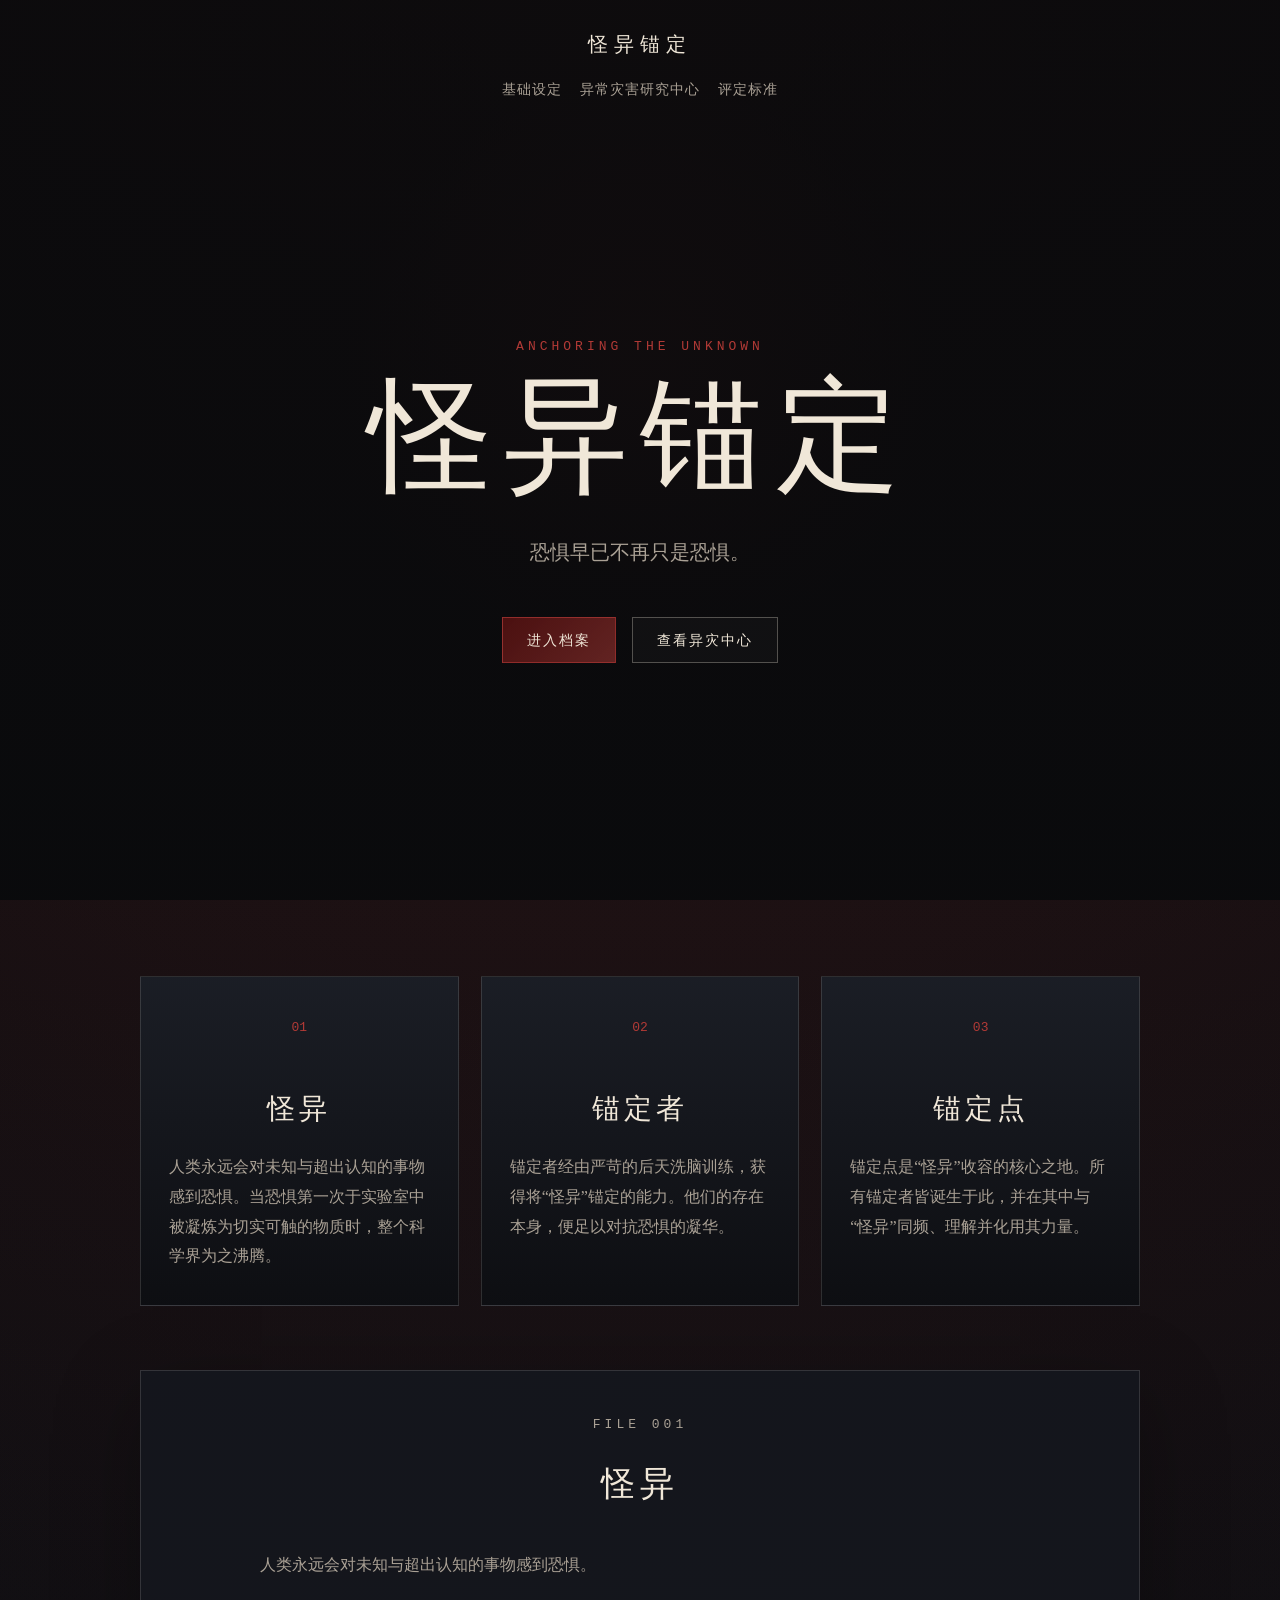
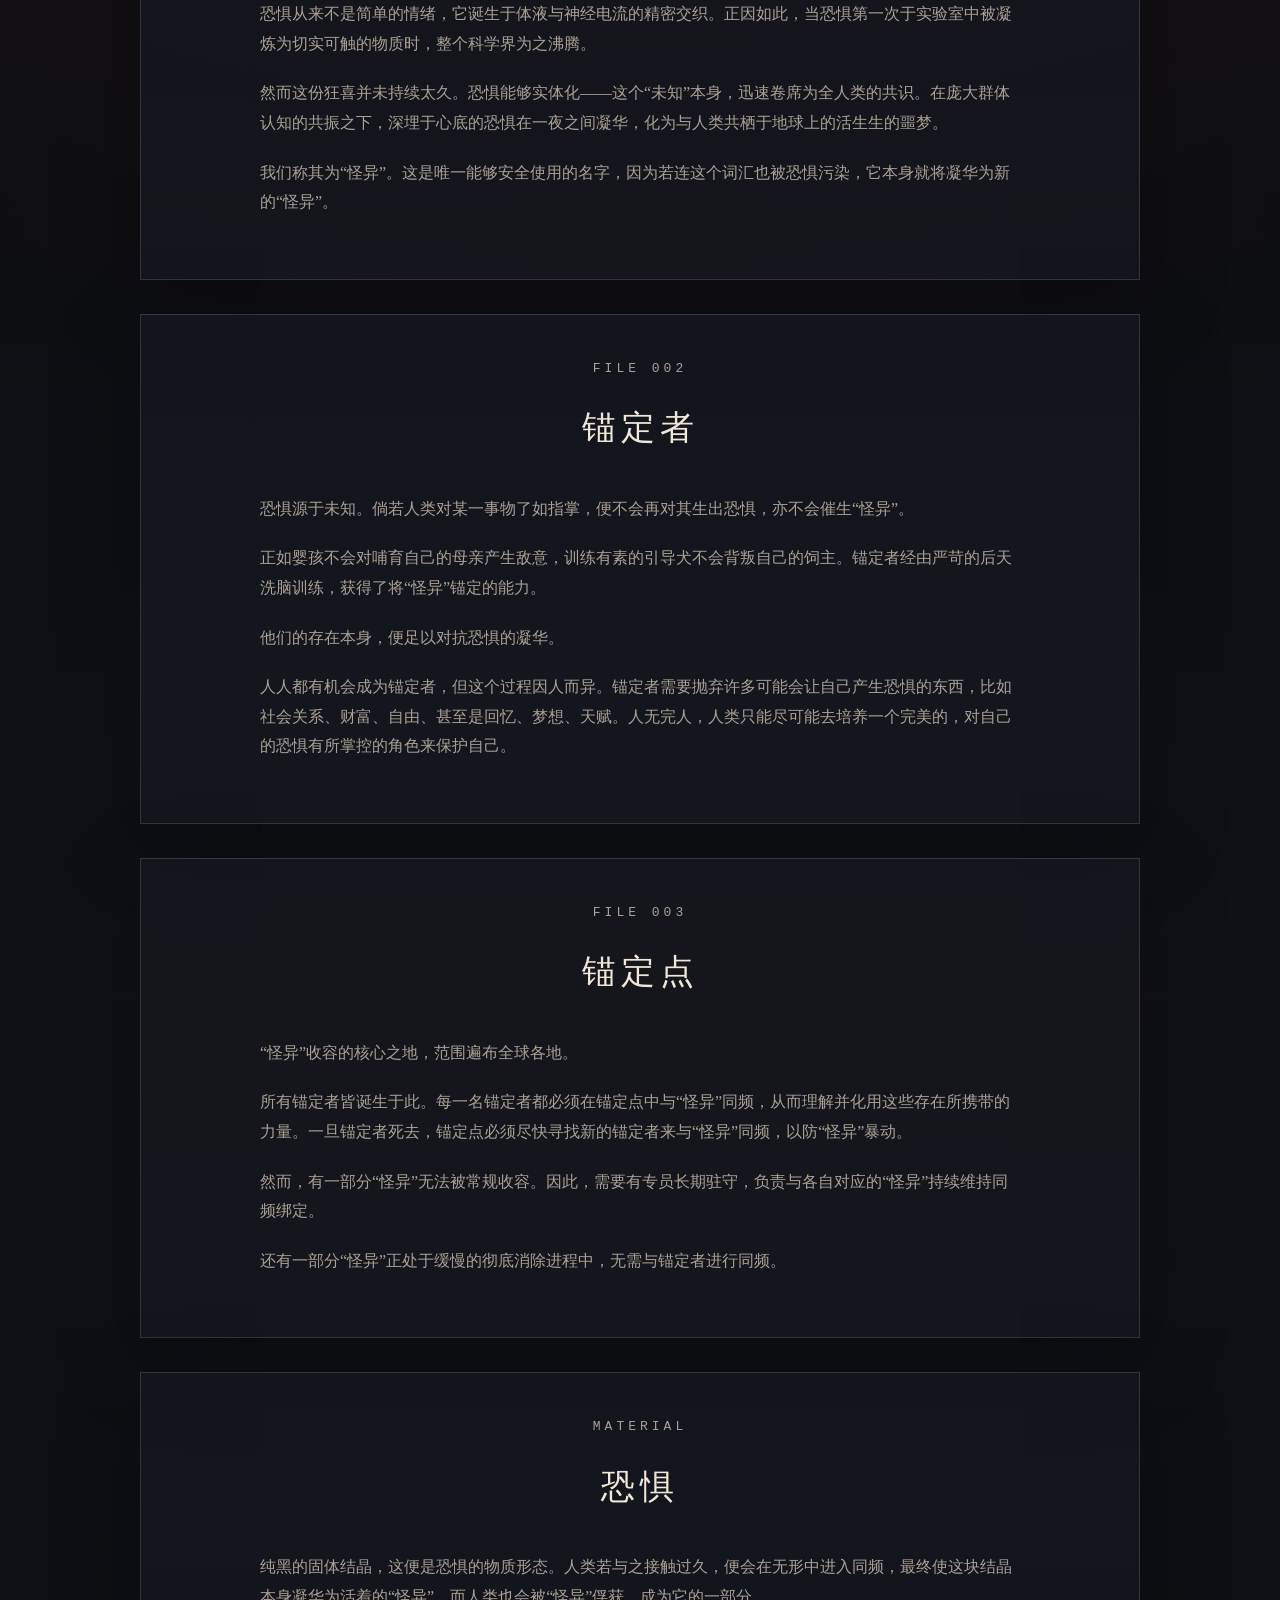
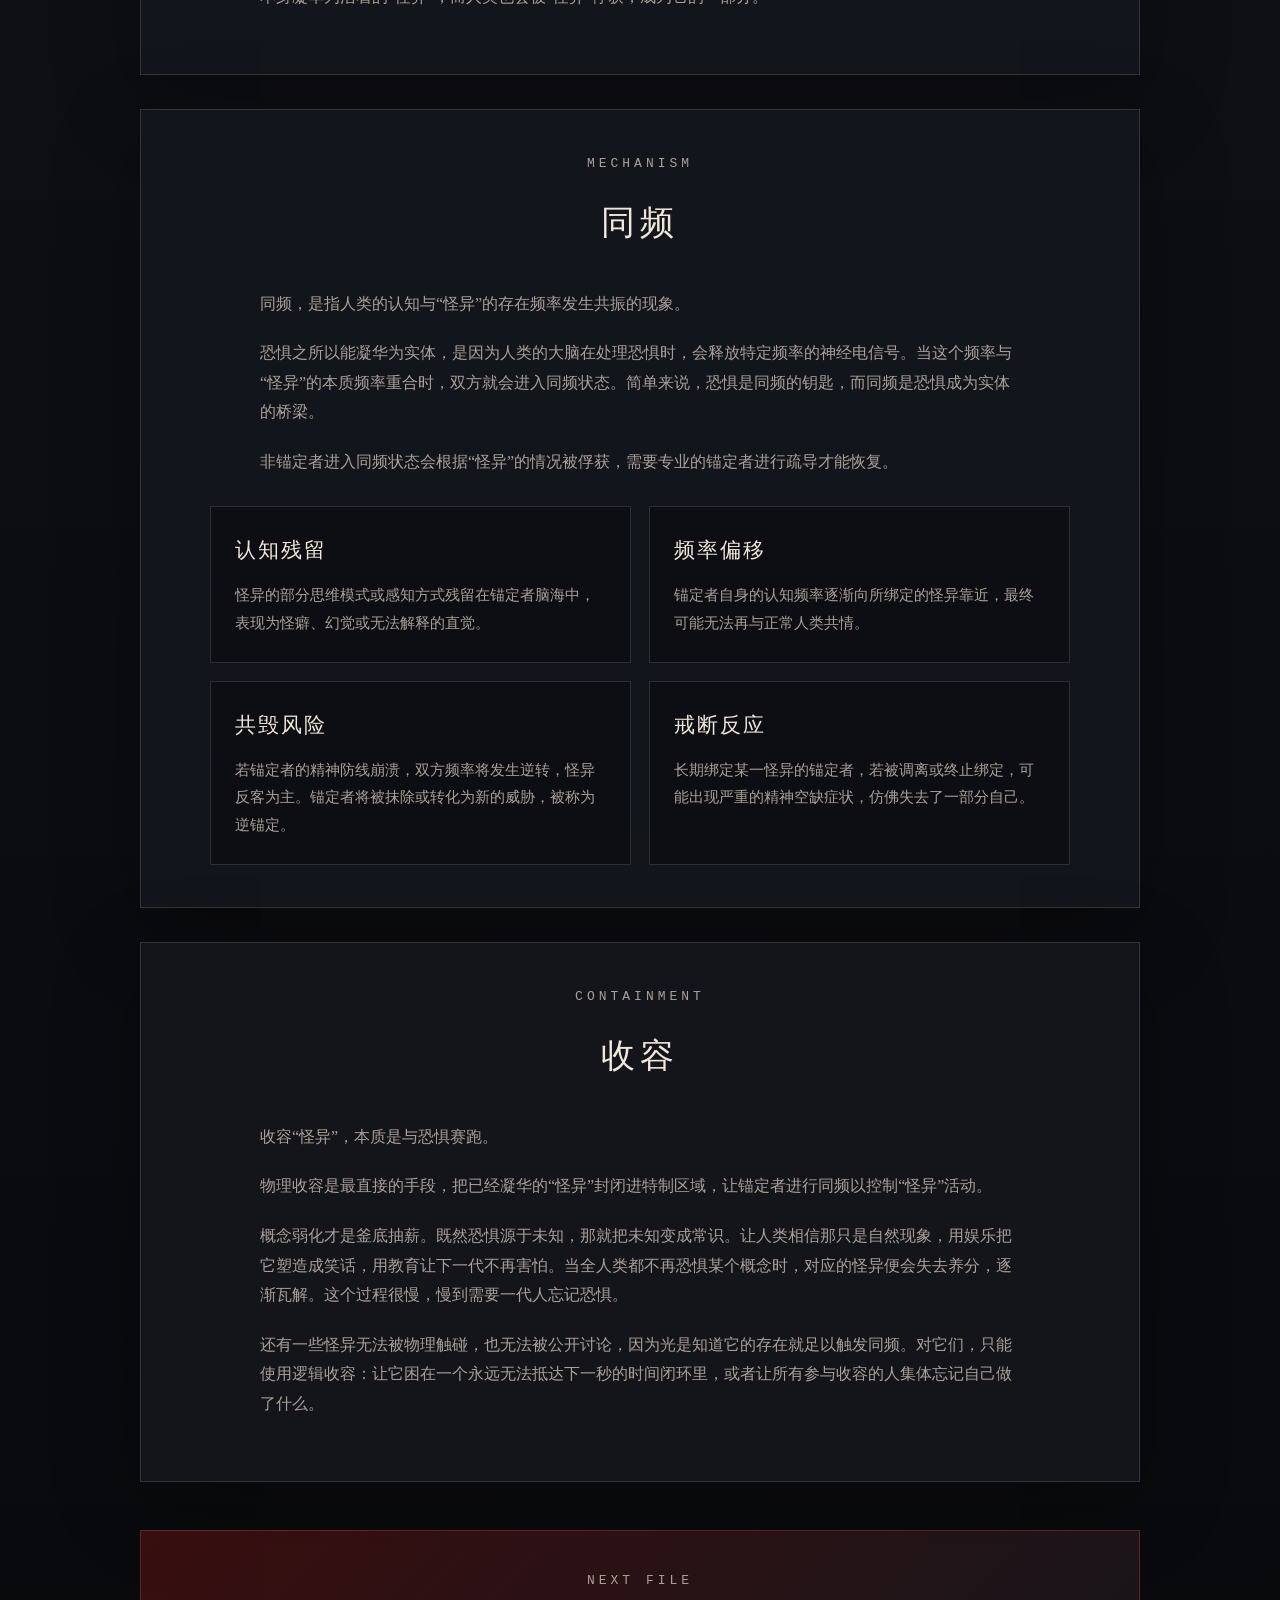
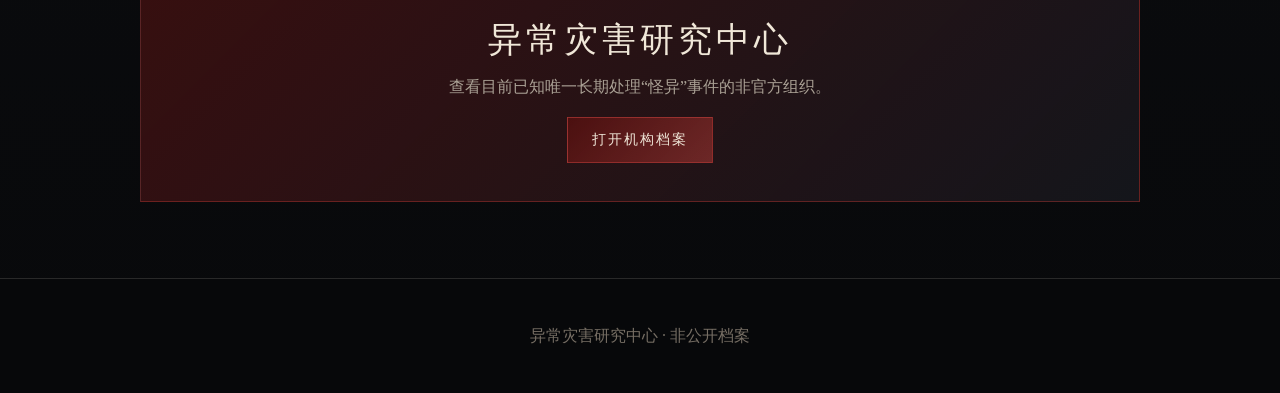
==== commit 267f2eea: "Update index.html" ====
--- a/index.html
+++ b/index.html
@@ -23,7 +23,7 @@
       <p class="eyebrow">ANCHORING THE UNKNOWN</p>
       <h1>怪异锚定</h1>
       <p class="hero-text">
-        恐惧并非单纯情绪。它可以被凝炼、被记录、被同频，并最终成为与人类共栖于地球上的活生生的异常灾害。
+        恐惧早已不再只是恐惧。
       </p>
 
       <div class="hero-actions">
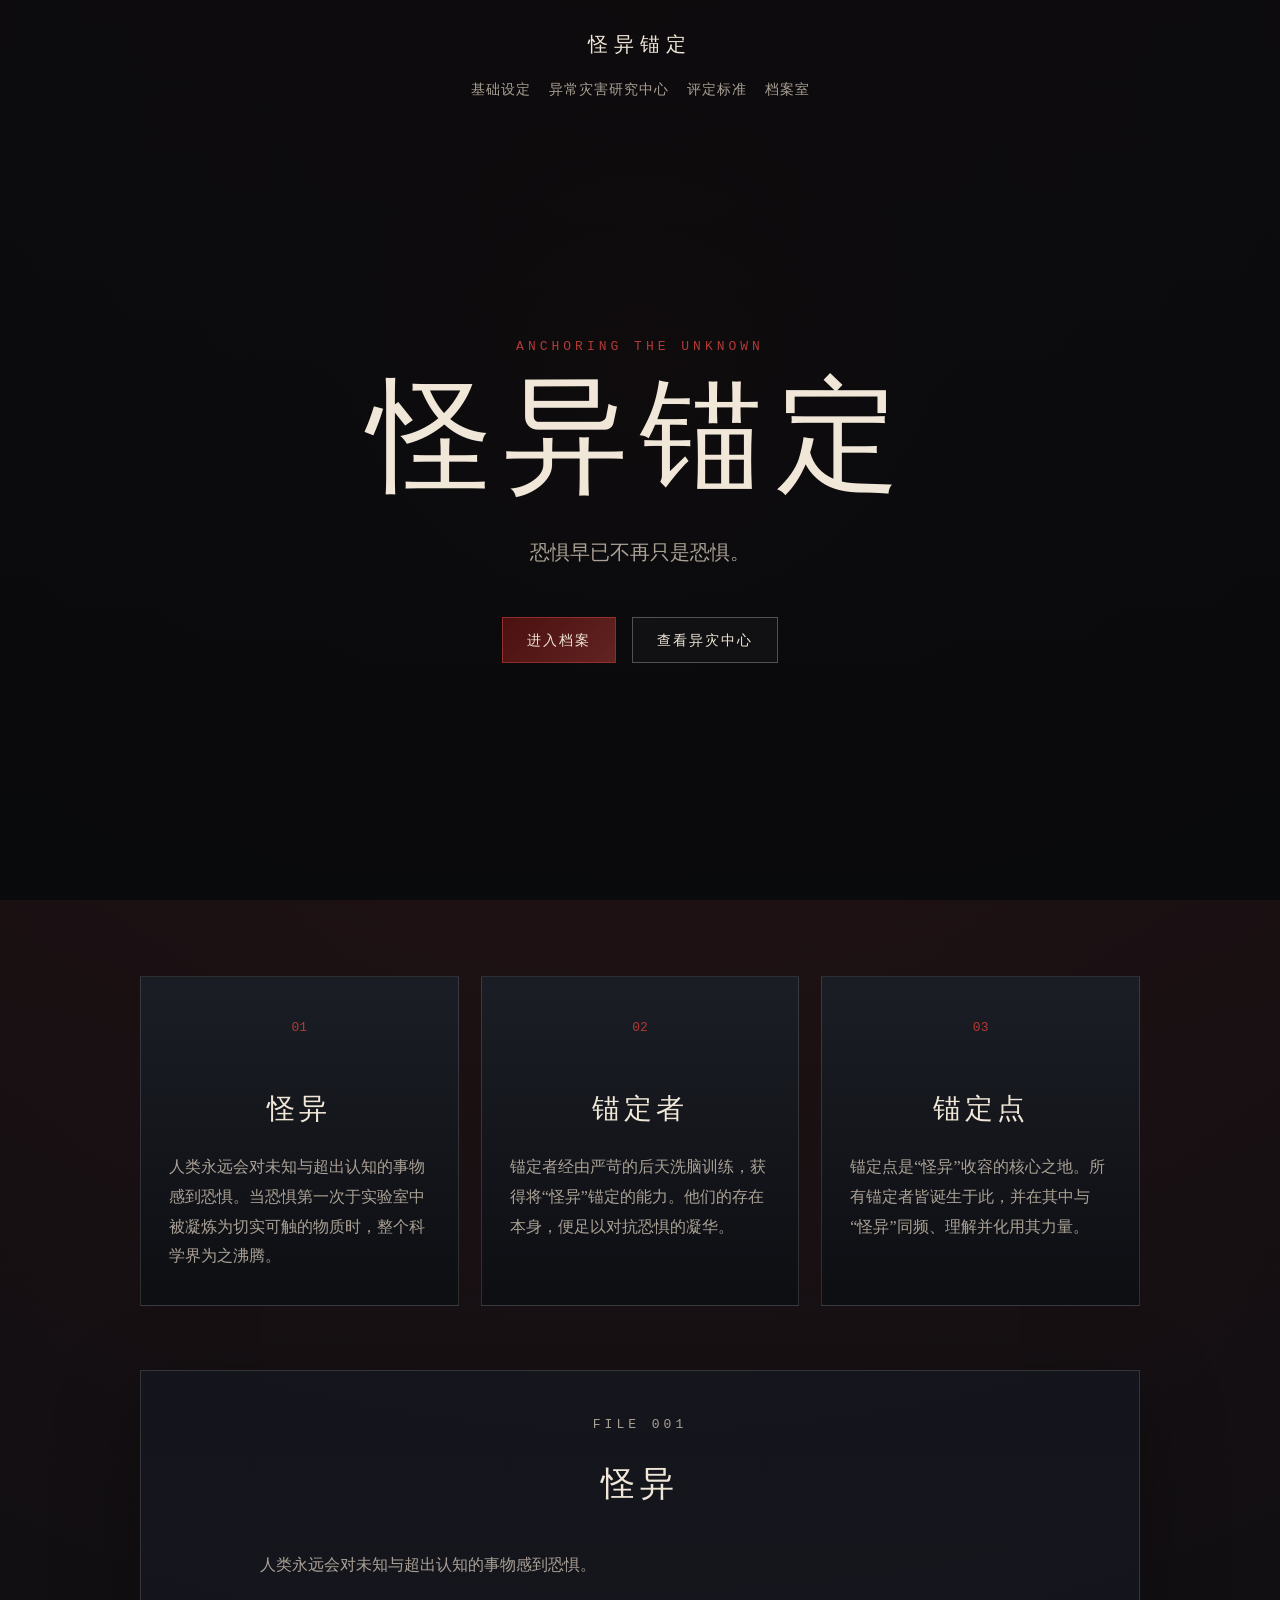
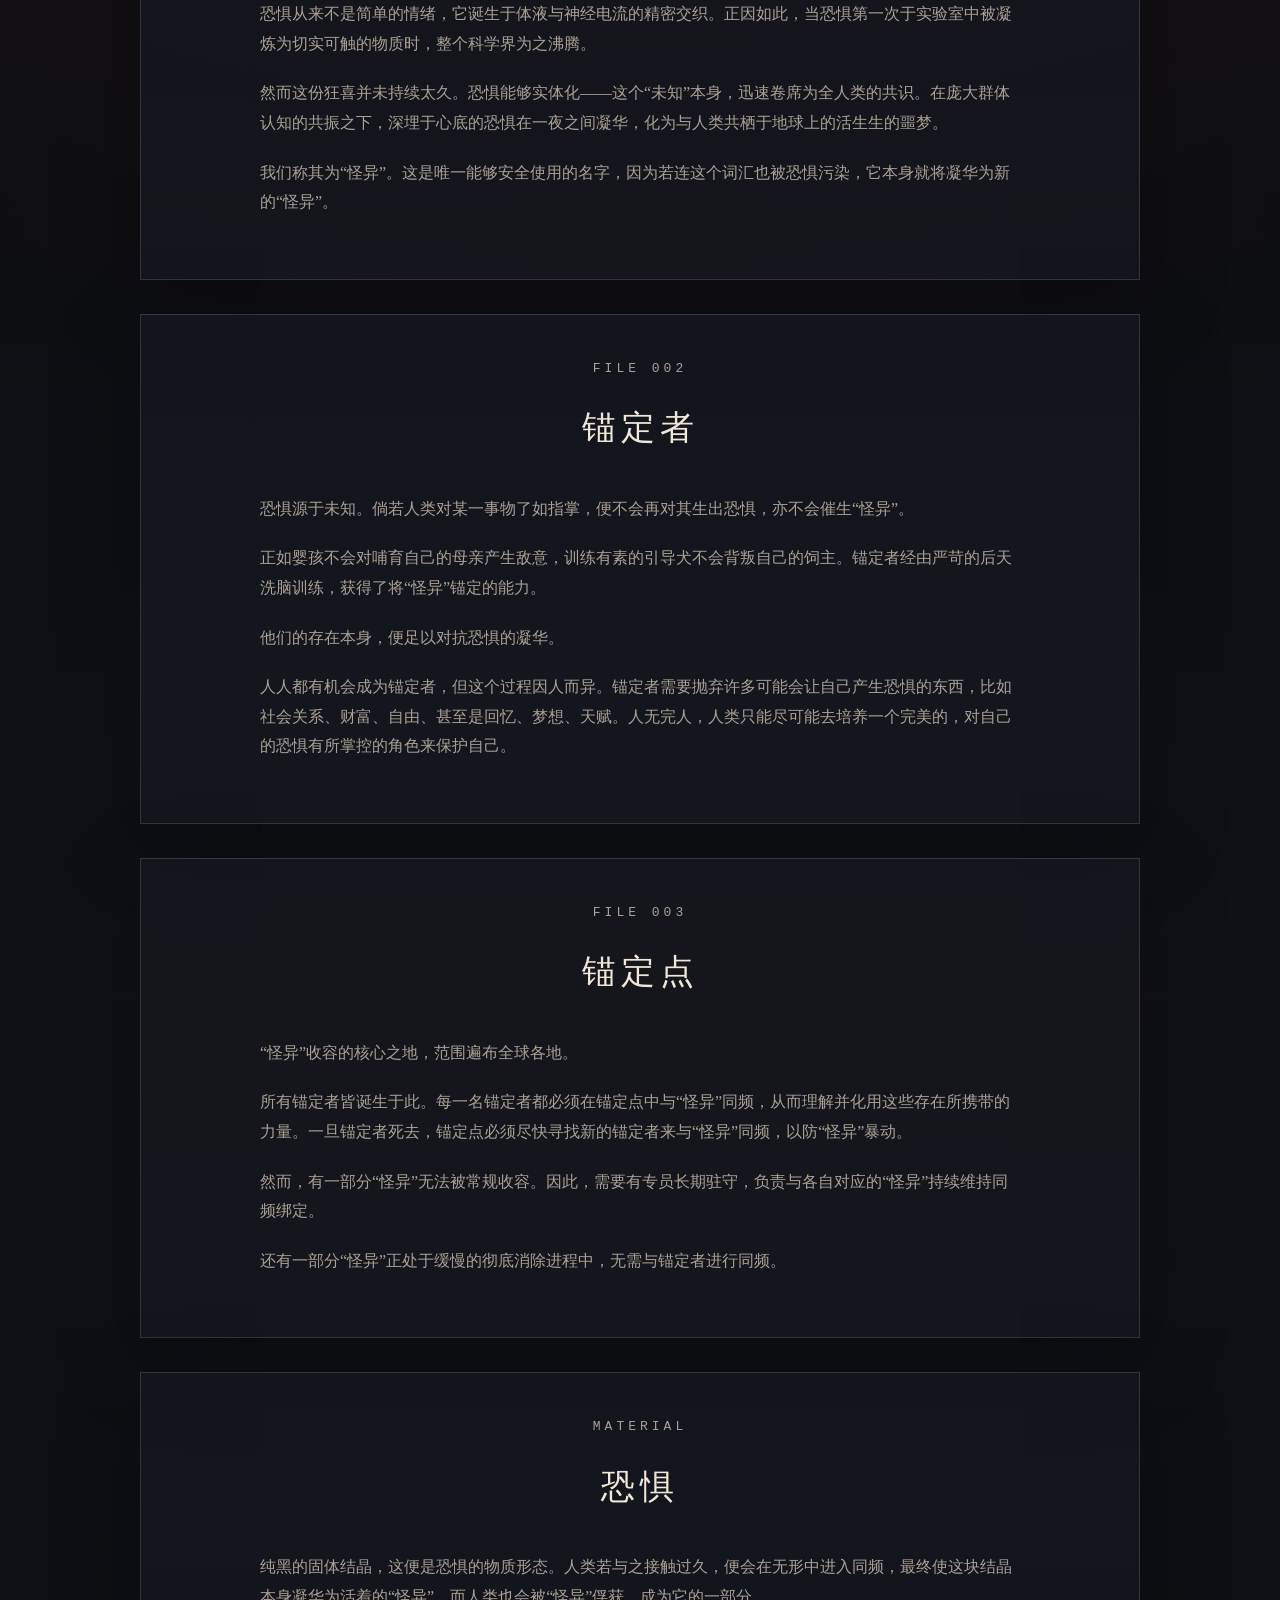
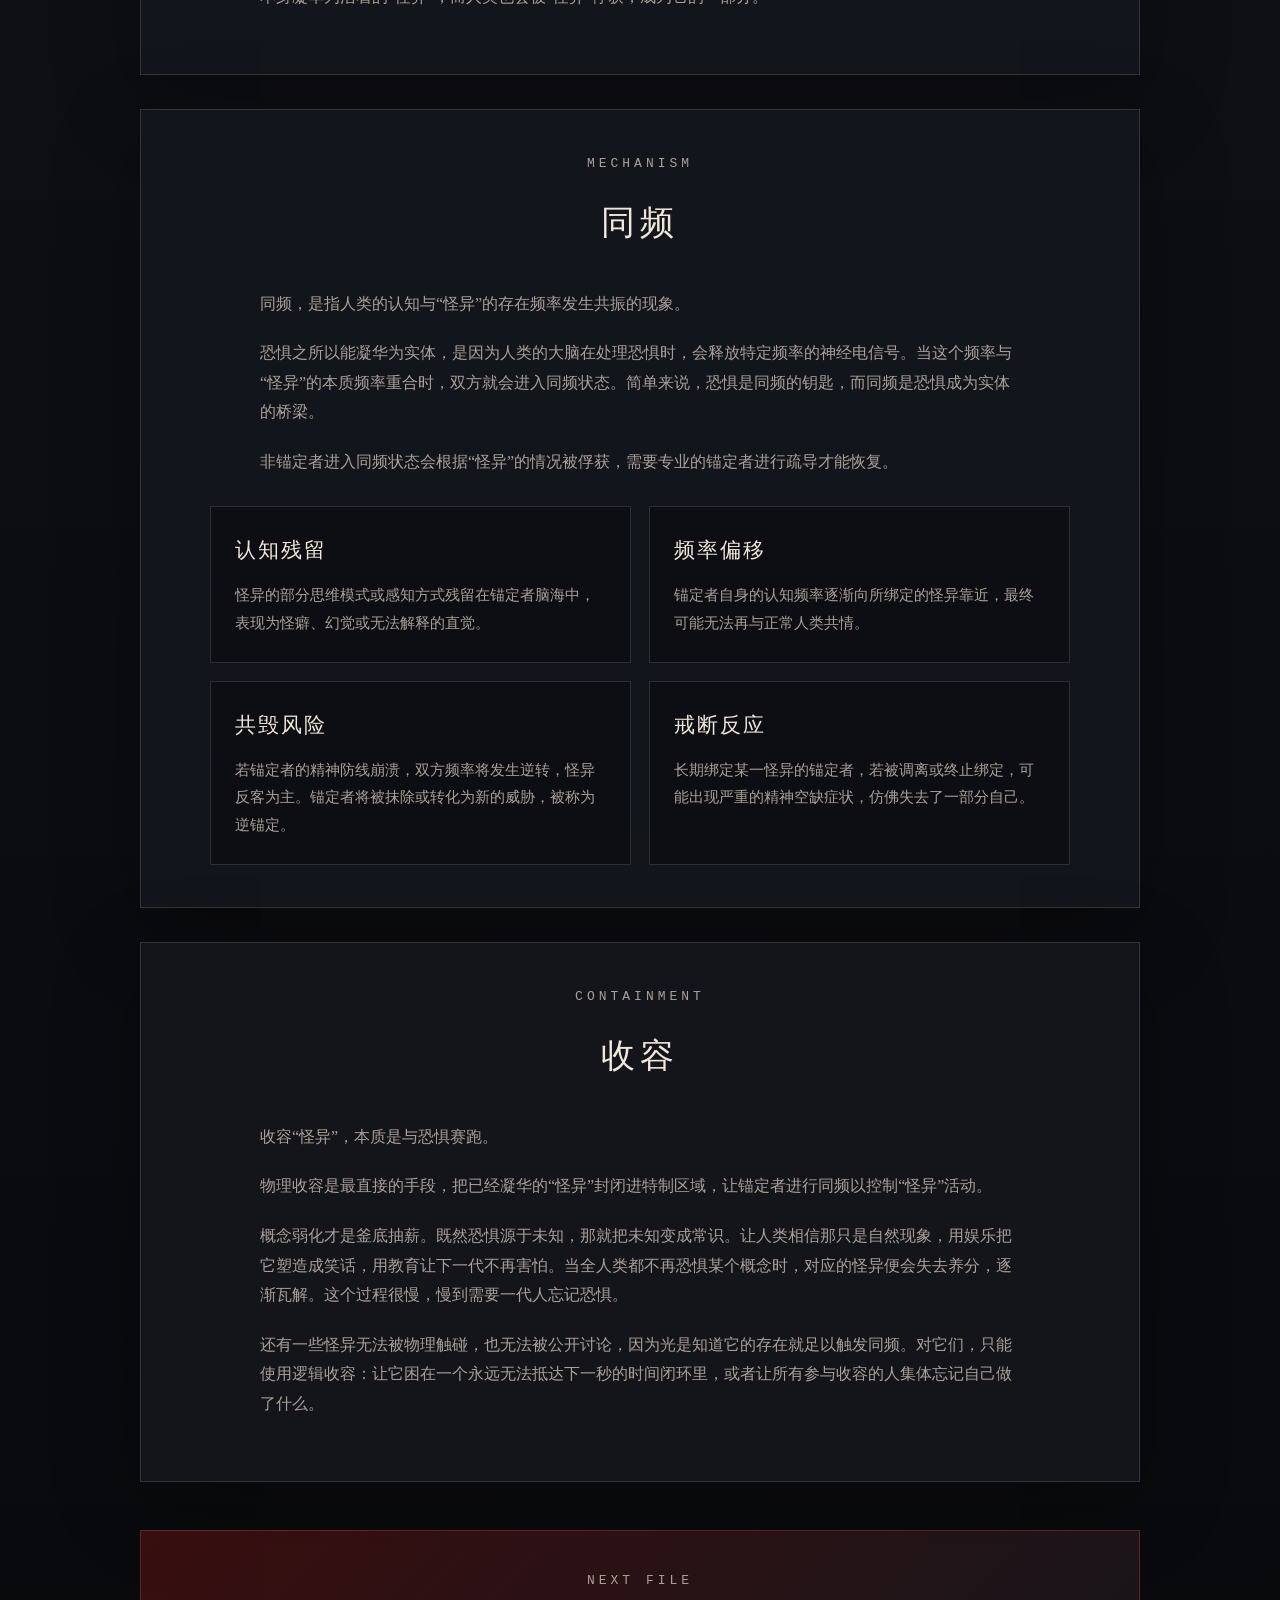
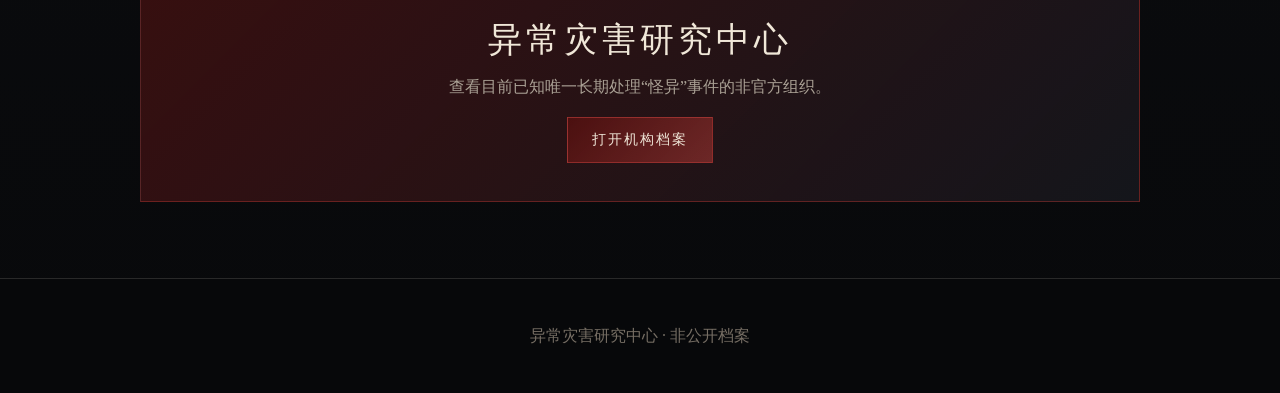
==== commit c52e2a74: "Update index.html" ====
--- a/index.html
+++ b/index.html
@@ -16,6 +16,7 @@
         <a href="./index.html">基础设定</a>
         <a href="./center.html">异常灾害研究中心</a>
         <a href="./standards.html">评定标准</a>
+        <a href="./archive.html">档案室</a>
       </div>
     </nav>
 
@@ -27,7 +28,7 @@
       </p>
 
       <div class="hero-actions">
-        <a class="primary-button" href="#world">进入档案</a>
+        <a class="primary-button" href="./archive.html">进入档案</a>
         <a class="secondary-button" href="./center.html">查看异灾中心</a>
       </div>
     </div>
--- a/style.css
+++ b/style.css
@@ -572,3 +572,214 @@
     width: 100px;
   }
 }
+
+.department-intro {
+  max-width: 820px;
+  margin: 0 auto 32px;
+  text-align: center;
+}
+
+.department-intro p {
+  color: var(--muted);
+}
+
+.field-department {
+  border-color: rgba(240, 231, 216, 0.38) !important;
+  background:
+    linear-gradient(135deg, rgba(34, 37, 46, 0.95), rgba(12, 13, 17, 0.92)) !important;
+}
+
+.field-department::before {
+  content: "PRIMARY FIELD UNIT";
+  display: block;
+  margin-bottom: 14px;
+  color: var(--accent);
+  font-family: "Courier New", monospace;
+  font-size: 11px;
+  letter-spacing: 3px;
+}
+
+.missing-department {
+  position: relative;
+  border-style: dashed !important;
+  border-color: rgba(178, 58, 54, 0.48) !important;
+  background:
+    linear-gradient(135deg, rgba(75, 16, 16, 0.34), rgba(10, 11, 14, 0.76)) !important;
+}
+
+.missing-department::before {
+  content: "UNSTAFFED";
+  display: block;
+  margin-bottom: 14px;
+  color: rgba(178, 58, 54, 0.78);
+  font-family: "Courier New", monospace;
+  font-size: 11px;
+  letter-spacing: 3px;
+}
+
+/* =========================
+   Archive Pages
+========================= */
+
+.archive-grid {
+  display: grid;
+  grid-template-columns: repeat(2, 1fr);
+  gap: 22px;
+}
+
+.archive-card {
+  min-height: 260px;
+  padding: 32px;
+  display: flex;
+  flex-direction: column;
+  justify-content: flex-end;
+  background:
+    linear-gradient(180deg, rgba(27, 30, 38, 0.92), rgba(10, 11, 14, 0.96));
+  border: 1px solid var(--line);
+  transition: 0.18s ease;
+}
+
+.archive-card:hover {
+  transform: translateY(-2px);
+  border-color: rgba(178, 58, 54, 0.58);
+}
+
+.archive-card span {
+  margin-bottom: 18px;
+  color: var(--accent);
+  font-family: "Courier New", monospace;
+  font-size: 12px;
+  letter-spacing: 3px;
+}
+
+.archive-card h3 {
+  margin-bottom: 14px;
+  color: var(--paper);
+  font-size: 28px;
+  letter-spacing: 4px;
+}
+
+.archive-card p {
+  margin: 0;
+  color: var(--muted);
+}
+
+.archive-card-wide {
+  grid-column: 1 / -1;
+  min-height: 220px;
+  background:
+    linear-gradient(135deg, rgba(75, 16, 16, 0.42), rgba(10, 11, 14, 0.96));
+}
+
+/* =========================
+   Search Page
+========================= */
+
+.search-panel {
+  max-width: 860px;
+  margin: 0 auto 34px;
+  text-align: center;
+}
+
+#searchInput {
+  width: 100%;
+  min-height: 52px;
+  padding: 0 18px;
+  color: var(--paper);
+  background: rgba(10, 11, 14, 0.76);
+  border: 1px solid var(--line-strong);
+  font-family: inherit;
+  font-size: 16px;
+  outline: none;
+}
+
+#searchInput:focus {
+  border-color: rgba(178, 58, 54, 0.72);
+}
+
+#searchInput::placeholder {
+  color: var(--faint);
+}
+
+.filter-buttons {
+  margin-top: 18px;
+  display: flex;
+  justify-content: center;
+  flex-wrap: wrap;
+  gap: 12px;
+}
+
+.filter-button {
+  min-height: 38px;
+  padding: 0 18px;
+  color: var(--muted);
+  background: rgba(255, 255, 255, 0.025);
+  border: 1px solid var(--line);
+  font-family: inherit;
+  cursor: pointer;
+}
+
+.filter-button.active,
+.filter-button:hover {
+  color: var(--paper);
+  border-color: rgba(178, 58, 54, 0.62);
+  background: rgba(75, 16, 16, 0.42);
+}
+
+.result-grid {
+  display: grid;
+  grid-template-columns: repeat(2, 1fr);
+  gap: 18px;
+}
+
+.result-card {
+  padding: 26px;
+  background: rgba(10, 11, 14, 0.66);
+  border: 1px solid var(--line);
+}
+
+.result-card:hover {
+  border-color: rgba(178, 58, 54, 0.44);
+}
+
+.result-meta {
+  display: flex;
+  justify-content: space-between;
+  gap: 12px;
+  margin-bottom: 18px;
+  color: var(--accent);
+  font-family: "Courier New", monospace;
+  font-size: 12px;
+  letter-spacing: 2px;
+}
+
+.result-card h3 {
+  margin-bottom: 14px;
+  color: var(--paper);
+  font-size: 22px;
+  letter-spacing: 2px;
+}
+
+.result-card p {
+  color: var(--muted);
+}
+
+.result-footer {
+  margin-top: 20px;
+  padding-top: 14px;
+  border-top: 1px solid var(--line);
+  color: var(--faint);
+  font-size: 14px;
+}
+
+/* Mobile archive/search */
+@media (max-width: 860px) {
+  .archive-grid,
+  .result-grid {
+    grid-template-columns: 1fr;
+  }
+
+  .archive-card-wide {
+    grid-column: auto;
+  }
+}
